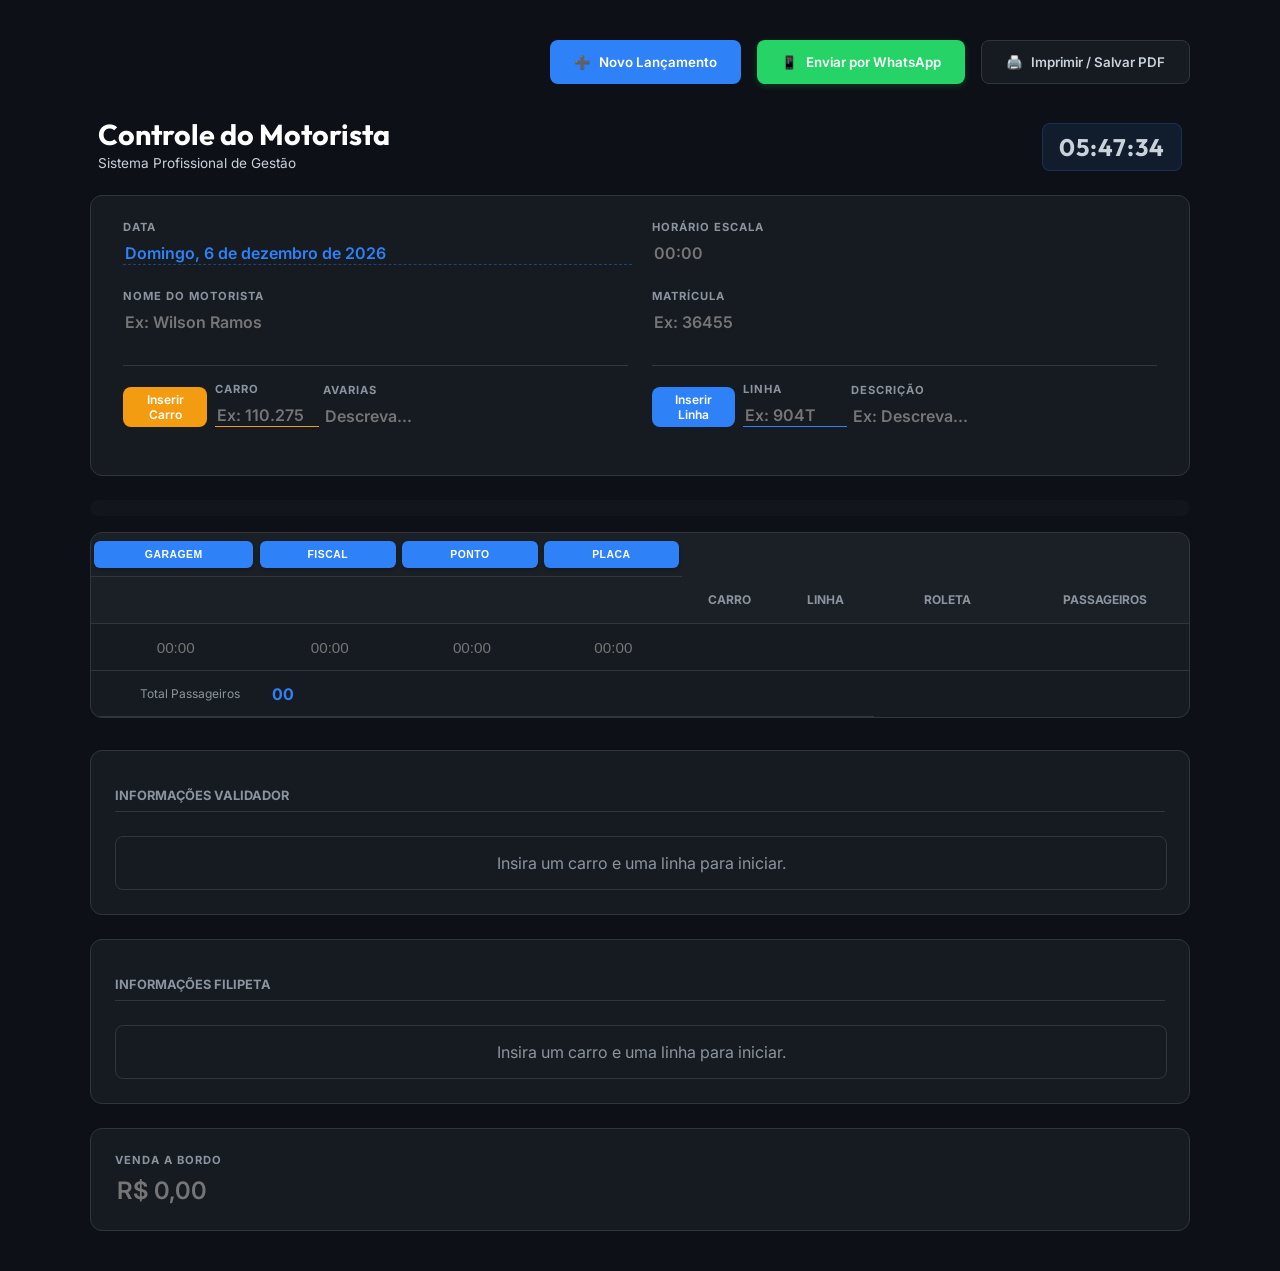
==== index.html @ 76fa239f "Publicação do Controle do Motorista: index.html, script.js e style.css" ====
<!DOCTYPE html>
<html lang="pt-br">
<head>
    <meta charset="UTF-8">
    <meta name="viewport" content="width=device-width, initial-scale=1.0">
    <title>Controle do Motorista - Profissional</title>
    <!-- Google Fonts -->
    <link rel="preconnect" href="https://fonts.googleapis.com">
    <link rel="preconnect" href="https://fonts.gstatic.com" crossorigin>
    <link href="https://fonts.googleapis.com/css2?family=Inter:wght@400;500;600&family=Outfit:wght@600;700&display=swap" rel="stylesheet">
    <!-- Custom CSS -->
    <link rel="stylesheet" href="style.css">
</head>
<body>
    <div class="app-container">
        <!-- Barra de Ações -->
        <div class="action-bar no-print">
            <button id="btn-novo" class="btn btn-primary">
                <span class="icon">➕</span> Novo Lançamento
            </button>
            <button id="btn-whatsapp" class="btn btn-whatsapp">
                <span class="icon">📱</span> Enviar por WhatsApp
            </button>
            <button id="btn-imprimir" class="btn btn-secondary">
                <span class="icon">🖨️</span> Imprimir / Salvar PDF
            </button>
        </div>

        <!-- Título e Relógio -->
        <div style="display: flex; justify-content: space-between; align-items: flex-end; margin-bottom: 1.5rem; padding: 0 0.5rem;">
            <div>
                <h1 style="font-family: 'Outfit', sans-serif; font-size: 1.8rem; color: #fff; margin: 0;">Controle do Motorista</h1>
                <p style="font-size: 0.85rem; color: var(--text-dim); margin: 0.2rem 0 0 0;">Sistema Profissional de Gestão</p>
            </div>
            <div id="real-time-clock" style="font-family: 'Outfit', sans-serif; font-size: 1.5rem; font-weight: 700; color: var(--accent-color); letter-spacing: 1px; background: rgba(59, 130, 246, 0.1); padding: 0.5rem 1rem; border-radius: 8px; border: 1px solid rgba(59, 130, 246, 0.2);">00:00:00</div>
        </div>

        <!-- Cabeçalho Editável -->
        <div class="header-card">
            <div class="header-item">
                <label>Data</label>
                <input type="text" id="header-data" class="header-input" placeholder="DDMMYYYY">
            </div>
            <div class="header-item">
                <label>Horário Escala</label>
                <input type="text" id="header-pegada" class="header-input" placeholder="00:00">
            </div>
            <div class="header-item">
                <label>Nome do Motorista</label>
                <input type="text" id="header-motorista" class="header-input" placeholder="Ex: Wilson Ramos">
            </div>
            <div class="header-item">
                <label>Matrícula</label>
                <input type="text" id="header-matricula" class="header-input" placeholder="Ex: 36455">
            </div>
            <div class="header-item item-carro-avarias">
                <div class="field-group">
                    <button id="btn-inserir-carro" class="btn btn-primary" style="padding: 0.3rem 0.8rem; font-size: 0.75rem; background: #f39c12;">
                        Inserir Carro
                    </button>
                    <div style="display: flex; gap: 0.5rem; align-items: flex-end;">
                        <div class="sub-field" style="flex: 0 0 100px;">
                            <label>Carro</label>
                            <input type="text" id="input-novo-carro" class="header-input" placeholder="Ex: 110.275" style="border-bottom: 1px solid #f39c12;">
                        </div>
                        <div class="sub-field" style="flex: 1;">
                            <label>Avarias</label>
                            <input type="text" id="input-novas-avarias" class="header-input" placeholder="Descreva...">
                        </div>
                    </div>
                </div>
                
                <div id="cars-history-container" style="margin-top: 1rem; display: flex; flex-direction: column; gap: 0.5rem;">
                    <!-- Histórico de carros aparecerá aqui -->
                </div>

                <!-- Campo oculto para referência -->
                <input type="hidden" id="header-carro" value="">
                <input type="hidden" id="avarias-input" value="">
            </div>

            <div class="header-item item-linha">
                <div class="field-group">
                    <button id="btn-inserir-linha" class="btn btn-primary" style="padding: 0.3rem 0.8rem; font-size: 0.75rem;">
                        Inserir Linha
                    </button>
                    <div style="display: flex; gap: 0.5rem; align-items: flex-end;">
                        <div class="sub-field" style="flex: 0 0 100px;">
                            <label>Linha</label>
                            <input type="text" id="input-nova-linha" class="header-input" placeholder="Ex: 904T" style="border-bottom: 1px solid var(--accent-blue);">
                        </div>
                        <div class="sub-field" style="flex: 1;">
                            <label>Descrição</label>
                            <input type="text" id="input-nova-desc" class="header-input" placeholder="Ex: Descreva...">
                        </div>
                    </div>
                </div>
                
                <div id="lines-history-container" style="margin-top: 1.5rem; display: flex; flex-direction: column; gap: 0.8rem;">
                    <!-- As linhas inseridas aparecerão aqui dinamicamente -->
                </div>

                <!-- Campo oculto para manter a referência da linha ativa para o script -->
                <input type="hidden" id="header-linha-num" value="">
                <input type="hidden" id="header-linha-nome" value="">
            </div>
        </div>

        <div style="display: flex; justify-content: space-between; margin-bottom: 1rem; padding: 0.5rem; background: rgba(255,255,255,0.02); border-radius: 8px;">
            <div id="roleta-summary" style="display: flex; gap: 2rem;">
                <!-- Resumo de roletas por carro aparecerá aqui -->
                <div class="stat-item" id="initial-roleta-item" style="display: none;">
                    <span class="stat-label">ROLETA INICIAL:</span>
                    <span class="stat-value" id="roleta-inicial-display">00000</span>
                    <input type="hidden" id="roleta-inicial" value="0">
                </div>
                <div class="stat-item">
                    <span class="stat-label">ROLETA FINAL:</span>
                    <span class="stat-value" id="roleta-final-display">00000</span>
                    <input type="hidden" id="roleta-final" value="0">
                </div>
            </div>
        </div>

        <!-- Tabela de Viagens -->
        <div class="main-table-container">
            <table>
                <thead>
                    <tr>
                        <th style="padding: 0.5rem 0.2rem;"><button class="btn-stamp" onclick="stampTime(this, 'Garagem')">Garagem</button></th>
                        <th style="padding: 0.5rem 0.2rem;"><button class="btn-stamp" onclick="stampTime(this, 'Fiscal')">Fiscal</button></th>
                        <th style="padding: 0.5rem 0.2rem;"><button class="btn-stamp" onclick="stampTime(this, 'Ponto')">Ponto</button></th>
                        <th style="padding: 0.5rem 0.2rem;"><button class="btn-stamp" onclick="stampTime(this, 'Placa')">Placa</button></th>
                        <th colspan="4" style="border-bottom: none;"></th>
                    </tr>
                    <tr id="dynamic-table-headers">
                        <th></th>
                        <th></th>
                        <th></th>
                        <th></th>
                        <th style="width: 80px;">Carro</th>
                        <th style="width: 80px;">Linha</th>
                        <th>Roleta</th>
                        <th>Passageiros</th>
                    </tr>
                </thead>
                <tbody id="trip-table-body">
                    <!-- Gerado pelo JS -->
                </tbody>
                <tfoot>
                    <tr>
                        <td colspan="1" style="text-align: right; color: var(--text-label); font-size: 0.75rem;">Total Passageiros</td>
                        <td id="stat-total-pax" style="font-weight: 700; color: var(--accent-blue);">0</td>
                        <td colspan="4"></td>
                    </tr>
                </tfoot>
            </table>
        </div>

        <div class="bottom-grid">
            <div class="info-card">
                <h3>Informações Validador</h3>
                <div id="validator-table-container" class="info-table-container">
                    <!-- Gerado dinamicamente pelo JS -->
                </div>
            </div>

            <div class="info-card">
                <h3>Informações Filipeta</h3>
                <div id="filipeta-table-container" class="info-table-container">
                    <!-- Gerado dinamicamente pelo JS -->
                </div>
            </div>
        </div>

        <!-- Venda a Bordo no Final -->
        <div class="info-card" style="margin-top: 1.5rem;">
            <div class="header-item">
                <label>Venda a Bordo</label>
                <input type="text" id="header-venda" class="header-input" placeholder="R$ 0,00" style="font-size: 1.5rem;">
            </div>
        </div>
    </div>

    <!-- Modal WhatsApp -->
    <div id="whatsapp-modal" class="modal-overlay no-print" style="display: none;">
        <div class="modal-card">
            <div class="modal-header">
                <h3 style="margin: 0; font-size: 1.15rem; display: flex; align-items: center; gap: 0.5rem; color: #25D366;">
                    <span>📱</span> Enviar por WhatsApp
                </h3>
                <button id="btn-fechar-modal" class="btn-close">&times;</button>
            </div>
            <div class="modal-body">
                <label style="font-size: 0.75rem; color: var(--text-label); font-weight: 700; text-transform: uppercase; margin-bottom: 0.4rem; display: block;">Prévia da Mensagem</label>
                <textarea id="whatsapp-preview-text" class="modal-textarea" readonly></textarea>
                <div class="modal-actions-grid">
                    <button id="btn-wa-padrao" class="btn btn-wa-option">
                        <span class="icon" style="font-size: 1.3rem;">📱</span>
                        <div style="text-align: left;">
                            <strong style="display: block; font-size: 0.95rem; color: #fff;">WhatsApp (Padrão)</strong>
                            <small style="font-size: 0.75rem; color: var(--text-label);">Abre o seletor ou app WhatsApp</small>
                        </div>
                    </button>
                    <button id="btn-wa-business" class="btn btn-wa-option">
                        <span class="icon" style="font-size: 1.3rem;">💼</span>
                        <div style="text-align: left;">
                            <strong style="display: block; font-size: 0.95rem; color: #fff;">WhatsApp Business</strong>
                            <small style="font-size: 0.75rem; color: var(--text-label);">Enviar via WhatsApp Business</small>
                        </div>
                    </button>
                    <button id="btn-wa-web" class="btn btn-wa-option">
                        <span class="icon" style="font-size: 1.3rem;">🌐</span>
                        <div style="text-align: left;">
                            <strong style="display: block; font-size: 0.95rem; color: #fff;">WhatsApp Web</strong>
                            <small style="font-size: 0.75rem; color: var(--text-label);">Abrir WhatsApp Web no navegador</small>
                        </div>
                    </button>
                    <button id="btn-wa-copy" class="btn btn-wa-option">
                        <span class="icon" style="font-size: 1.3rem;">📋</span>
                        <div style="text-align: left;">
                            <strong id="btn-copy-label" style="display: block; font-size: 0.95rem; color: #fff;">Copiar Mensagem</strong>
                            <small style="font-size: 0.75rem; color: var(--text-label);">Copiar texto para área de transferência</small>
                        </div>
                    </button>
                </div>
            </div>
        </div>
    </div>

    <script src="script.js"></script>
</body>
</html>
---- style.css ----
:root {
    --bg-color: #0d1117;
    --card-bg: #161b22;
    --accent-blue: #2f81f7;
    --text-label: #8b949e;
    --text-value: #c9d1d9;
    --border-color: #30363d;
    --font-main: 'Inter', sans-serif;
    --font-header: 'Outfit', sans-serif;
}

body {
    background-color: var(--bg-color);
    color: var(--text-value);
    font-family: var(--font-main);
    padding: 2rem;
    display: flex;
    justify-content: center;
}

.app-container {
    width: 100%;
    max-width: 1100px;
}

/* Action Bar */
.action-bar {
    display: flex;
    gap: 1rem;
    margin-bottom: 2rem;
    justify-content: flex-end;
    flex-wrap: wrap;
}

.btn {
    padding: 0.8rem 1.5rem;
    border-radius: 8px;
    border: none;
    font-family: var(--font-main);
    font-weight: 600;
    cursor: pointer;
    display: flex;
    align-items: center;
    gap: 0.5rem;
    transition: all 0.2s;
}

.btn-primary {
    background: var(--accent-blue);
    color: white;
}

.btn-primary:hover {
    background: #1a6edb;
    transform: translateY(-2px);
}

.btn-whatsapp {
    background: #25D366;
    color: #ffffff;
    box-shadow: 0 2px 6px rgba(37, 211, 102, 0.2);
}

.btn-whatsapp:hover {
    background: #20ba5a;
    transform: translateY(-2px);
    box-shadow: 0 4px 14px rgba(37, 211, 102, 0.35);
}

.btn-whatsapp:active {
    transform: translateY(0);
}

.btn-secondary {
    background: var(--card-bg);
    color: var(--text-value);
    border: 1px solid var(--border-color);
}

.btn-secondary:hover {
    background: var(--border-color);
}

/* Print Settings */
@media print {
    @page {
        size: auto;
        margin: 5mm; /* Margens mínimas para caber tudo */
    }
    .no-print {
        display: none !important;
    }
    body {
        background: white !important;
        color: black !important;
        padding: 0;
        font-size: 10pt; /* Fonte menor para impressão */
    }
    .app-container {
        max-width: 100%;
        margin: 0;
        padding: 0;
    }
    .header-card, .main-table-container, .info-card {
        border: 1px solid #ccc !important;
        background: white !important;
        box-shadow: none !important;
        margin-bottom: 0.5rem !important; /* Espaço reduzido entre blocos */
        padding: 0.8rem !important; /* Padding interno menor */
    }
    .header-item span, .header-input, .trip-input, .val-input {
        color: black !important;
        font-size: 10pt !important;
    }
    td, th {
        padding: 4px 8px !important; /* Tabela mais compacta */
    }
    .divider {
        font-size: 1.2rem !important;
    }
    /* Evitar quebras de página dentro dos cartões */
    .info-card, .header-card, .main-table-container {
        page-break-inside: avoid;
        break-inside: avoid;
    }

    /* Forçar quebra de página: Validador (em cima) e Filipeta (abaixo) sempre na 2ª folha */
    .bottom-grid {
        break-before: page !important;
        page-break-before: always !important;
        display: flex !important;
        flex-direction: column !important;
        gap: 0.8rem !important;
        margin-top: 0 !important;
    }
}

/* Header Style based on Image 1 */
.header-card {
    background: var(--card-bg);
    border: 1px solid var(--border-color);
    border-radius: 12px;
    padding: 1.5rem 2rem;
    display: grid;
    grid-template-columns: 1fr 1fr; /* 2 colunas */
    gap: 1.5rem;
    margin-bottom: 1.5rem;
}

.header-item.item-linha, .header-item.item-carro-avarias {
    grid-column: span 1; /* Ocupam 1 coluna cada (compartilhando a linha) */
    border-top: 1px solid var(--border-color);
    padding-top: 1rem;
    margin-top: 0.5rem;
}

.field-group {
    display: flex;
    align-items: flex-end;
    gap: 0.5rem;
}

.sub-field {
    flex: 1;
}

.sub-field:first-child {
    flex: 0 0 100px; /* Largura fixa para o número da linha */
}

.divider {
    flex: 0 0 auto;
    color: var(--accent-blue);
    font-size: 1.5rem;
    font-weight: 300;
    padding-bottom: 2px;
}

.header-item {
    min-width: 0;
}

.header-item label {
    display: block;
    color: var(--text-label);
    font-size: 0.7rem;
    font-weight: 700;
    text-transform: uppercase;
    letter-spacing: 1px;
    margin-bottom: 0.5rem;
}

.header-item span, .header-input {
    background: transparent;
    border: none;
    color: var(--accent-blue);
    font-size: 1rem; /* Reduzi levemente para caber melhor */
    font-weight: 600;
    width: 100%;
    outline: none;
    font-family: var(--font-main);
    white-space: nowrap;
    overflow: hidden;
    text-overflow: ellipsis; /* Se ainda assim for gigante, mostra ... mas o espaço agora é maior */
}

.header-input:focus {
    background: rgba(47, 129, 247, 0.05);
    border-radius: 4px;
}

.val-input {
    background: transparent;
    border: none;
    color: var(--text-value);
    font-weight: 600;
    text-align: right;
    width: 100px;
    outline: none;
    font-family: var(--font-main);
}

.val-input:focus {
    color: var(--accent-blue);
}

/* Table Style */
.main-table-container {
    background: var(--card-bg);
    border: 1px solid var(--border-color);
    border-radius: 12px;
    overflow: hidden;
    margin-bottom: 2rem;
}

table {
    width: 100%;
    border-collapse: collapse;
}

th {
    background: rgba(255,255,255,0.02);
    text-align: center;
    padding: 1rem 0.5rem;
    color: var(--text-label);
    font-size: 0.75rem;
    text-transform: uppercase;
    border-bottom: 1px solid var(--border-color);
}

td {
    padding: 0.8rem 1rem;
    border-bottom: 1px solid var(--border-color);
}

.trip-input {
    background: transparent;
    border: none;
    color: var(--text-value);
    width: 100%;
    font-size: 0.95rem;
    text-align: center;
}

/* Bottom Grid for Validator and Filipeta */
.bottom-grid {
    display: flex;
    flex-direction: column;
    gap: 1.5rem;
}

.info-card {
    background: var(--card-bg);
    border: 1px solid var(--border-color);
    border-radius: 12px;
    padding: 1.5rem;
}

.info-card h3 {
    color: var(--text-label);
    font-size: 0.8rem;
    text-transform: uppercase;
    margin-bottom: 1.5rem;
    border-bottom: 1px solid var(--border-color);
    padding-bottom: 0.5rem;
}

.info-table-container {
    width: 100%;
    overflow-x: auto;
    margin-top: 0.5rem;
    border-radius: 8px;
    border: 1px solid var(--border-color);
}

.info-table {
    width: 100%;
    border-collapse: collapse;
    font-size: 0.9rem;
}

.info-table th, .info-table td {
    padding: 0.75rem 1rem;
    border: 1px solid var(--border-color);
    text-align: center;
    vertical-align: middle;
}

.info-table td.label-col {
    text-align: left;
    font-weight: 600;
    color: var(--text-label);
    background: rgba(255, 255, 255, 0.02);
    width: 160px;
    min-width: 160px;
    font-size: 0.8rem;
    text-transform: uppercase;
    letter-spacing: 0.5px;
}

.info-table td.val-col {
    color: var(--text-value);
    min-width: 110px;
}

.info-table tr.total-row-style {
    background: rgba(47, 129, 247, 0.02);
    color: var(--accent-blue);
    font-weight: 700;
}

.info-table tr.total-row-style td.label-col {
    color: var(--accent-blue);
}

.info-table tr.total-row-style td.val-col span {
    font-size: 1.1rem;
}

.info-table-input {
    background: rgba(255, 255, 255, 0.02);
    border: 1px solid var(--border-color);
    border-radius: 4px;
    color: var(--text-value);
    font-weight: 600;
    text-align: center;
    width: 90%;
    padding: 0.35rem;
    outline: none;
    font-family: var(--font-main);
    transition: all 0.2s ease;
}

.info-table-input:focus {
    color: var(--accent-blue);
    border-color: var(--accent-blue);
    background: rgba(47, 129, 247, 0.05);
}

.info-table-input::-webkit-outer-spin-button,
.info-table-input::-webkit-inner-spin-button {
    -webkit-appearance: none;
    margin: 0;
}

.info-table-input[type=number] {
    -moz-appearance: textfield;
}

.info-table-carro-val {
    color: #f39c12;
    font-weight: bold;
    font-size: 1.1rem;
}

.info-table-linha-val {
    color: var(--accent-blue);
    font-weight: bold;
    font-size: 1.1rem;
}

.row {
    display: flex;
    justify-content: space-between;
    margin-bottom: 0.8rem;
    font-size: 0.95rem;
}

.row .label { color: var(--text-label); }
.row .val { font-weight: 600; }

.total-row {
    margin-top: 1rem;
    padding-top: 1rem;
    border-top: 1px dashed var(--border-color);
    color: var(--accent-blue);
    font-weight: 700;
}


.avaria-badge {
    background: rgba(47, 129, 247, 0.1);
    color: var(--accent-blue);
    padding: 0.2rem 0.6rem;
    border-radius: 4px;
    font-size: 0.75rem;
    border: 1px solid rgba(47, 129, 247, 0.2);
    font-weight: 600;
}

/* Estilos de Alerta e Erro */
.input-error {
    border: 2px solid #ef4444 !important;
    background: rgba(239, 68, 68, 0.1) !important;
    animation: pulse-red 1.5s infinite;
}

@keyframes pulse-red {
    0% { box-shadow: 0 0 0 0 rgba(239, 68, 68, 0.4); }
    70% { box-shadow: 0 0 0 10px rgba(239, 68, 68, 0); }
    100% { box-shadow: 0 0 0 0 rgba(239, 68, 68, 0); }
}

#btn-undo {
    background: #f59e0b;
    color: #fff;
    border: none;
    margin-left: 1rem;
    animation: slide-in 0.3s ease;
}

@keyframes slide-in {
    from { opacity: 0; transform: translateX(-20px); }
    to { opacity: 1; transform: translateX(0); }
}

.btn-stamp {
    width: 100%;
    padding: 0.5rem 0.2rem;
    border-radius: 6px;
    border: none;
    background: var(--accent-blue);
    color: white;
    font-size: 0.65rem;
    font-weight: 700;
    text-transform: uppercase;
    letter-spacing: 0.5px;
    cursor: pointer;
    transition: all 0.2s;
    box-shadow: 0 2px 4px rgba(0,0,0,0.2);
}

.btn-stamp:hover {
    background: #1a6edb;
    transform: translateY(-1px);
    box-shadow: 0 4px 8px rgba(0,0,0,0.3);
}

.btn-stamp:active {
    transform: translateY(0);
    filter: brightness(0.9);
}

#header-data {
    border-bottom: 1px dashed rgba(47, 129, 247, 0.4);
    cursor: pointer;
    transition: all 0.2s ease;
}
#header-data:hover {
    border-bottom: 1px solid var(--accent-blue);
    background: rgba(47, 129, 247, 0.03);
    border-radius: 4px;
}
#header-data:focus {
    border-bottom: 1px solid var(--accent-blue);
    background: rgba(47, 129, 247, 0.08);
    border-radius: 4px;
}

/* Modal WhatsApp */
.modal-overlay {
    position: fixed;
    top: 0;
    left: 0;
    width: 100vw;
    height: 100vh;
    background: rgba(0, 0, 0, 0.75);
    backdrop-filter: blur(4px);
    display: flex;
    justify-content: center;
    align-items: center;
    z-index: 9999;
    padding: 1rem;
    animation: fadeIn 0.2s ease;
}

.modal-card {
    background: var(--card-bg);
    border: 1px solid var(--border-color);
    border-radius: 12px;
    width: 100%;
    max-width: 480px;
    box-shadow: 0 10px 25px rgba(0, 0, 0, 0.5);
    overflow: hidden;
    animation: scaleUp 0.25s ease;
}

.modal-header {
    display: flex;
    justify-content: space-between;
    align-items: center;
    padding: 1rem 1.25rem;
    border-bottom: 1px solid var(--border-color);
    background: rgba(255, 255, 255, 0.02);
}

.btn-close {
    background: transparent;
    border: none;
    color: var(--text-label);
    font-size: 1.5rem;
    cursor: pointer;
    line-height: 1;
    transition: color 0.2s;
}

.btn-close:hover {
    color: #ef4444;
}

.modal-body {
    padding: 1.25rem;
}

.modal-textarea {
    width: 100%;
    height: 140px;
    background: rgba(0, 0, 0, 0.3);
    border: 1px solid var(--border-color);
    border-radius: 8px;
    color: var(--text-value);
    font-family: var(--font-main);
    font-size: 0.85rem;
    padding: 0.75rem;
    resize: none;
    margin-bottom: 1.2rem;
    box-sizing: border-box;
    line-height: 1.4;
    outline: none;
}

.modal-actions-grid {
    display: flex;
    flex-direction: column;
    gap: 0.6rem;
}

.btn-wa-option {
    width: 100%;
    background: rgba(255, 255, 255, 0.03);
    border: 1px solid var(--border-color);
    border-radius: 8px;
    padding: 0.75rem 1rem;
    color: var(--text-value);
    display: flex;
    align-items: center;
    gap: 1rem;
    cursor: pointer;
    transition: all 0.2s;
    justify-content: flex-start;
}

.btn-wa-option:hover {
    background: rgba(37, 211, 102, 0.1);
    border-color: #25D366;
    transform: translateY(-1px);
}

.btn-wa-option:active {
    transform: translateY(0);
}

@keyframes fadeIn {
    from { opacity: 0; }
    to { opacity: 1; }
}

@keyframes scaleUp {
    from { transform: scale(0.95); opacity: 0; }
    to { transform: scale(1); opacity: 1; }
}
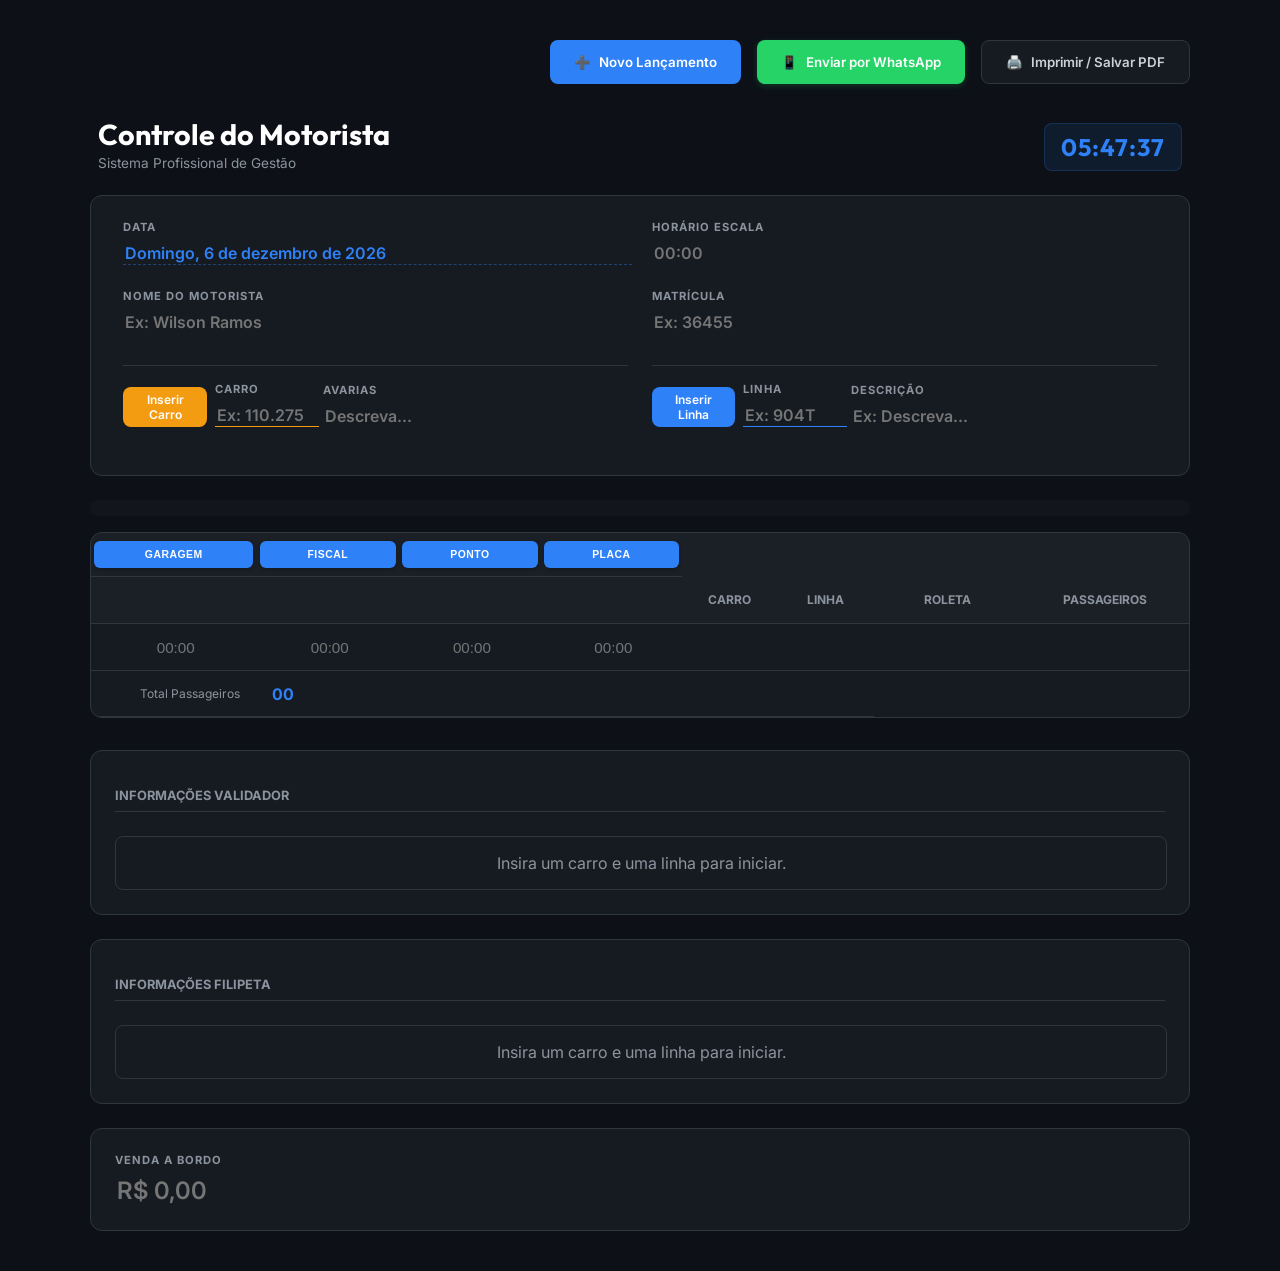
==== commit 14c70eda: "style(mobile): Otimizacao vertical para smartphone Android (relogio e ordem do cabecalho)" ====
--- a/index.html
+++ b/index.html
@@ -27,12 +27,12 @@
         </div>
 
         <!-- Título e Relógio -->
-        <div style="display: flex; justify-content: space-between; align-items: flex-end; margin-bottom: 1.5rem; padding: 0 0.5rem;">
-            <div>
-                <h1 style="font-family: 'Outfit', sans-serif; font-size: 1.8rem; color: #fff; margin: 0;">Controle do Motorista</h1>
-                <p style="font-size: 0.85rem; color: var(--text-dim); margin: 0.2rem 0 0 0;">Sistema Profissional de Gestão</p>
-            </div>
-            <div id="real-time-clock" style="font-family: 'Outfit', sans-serif; font-size: 1.5rem; font-weight: 700; color: var(--accent-color); letter-spacing: 1px; background: rgba(59, 130, 246, 0.1); padding: 0.5rem 1rem; border-radius: 8px; border: 1px solid rgba(59, 130, 246, 0.2);">00:00:00</div>
+        <div class="title-clock-container">
+            <div class="title-text-group">
+                <h1 class="main-title">Controle do Motorista</h1>
+                <p class="subtitle">Sistema Profissional de Gestão</p>
+            </div>
+            <div id="real-time-clock" class="clock-display">00:00:00</div>
         </div>
 
         <!-- Cabeçalho Editável -->
--- a/style.css
+++ b/style.css
@@ -30,6 +30,40 @@
     margin-bottom: 2rem;
     justify-content: flex-end;
     flex-wrap: wrap;
+}
+
+/* Título e Relógio */
+.title-clock-container {
+    display: flex;
+    justify-content: space-between;
+    align-items: flex-end;
+    margin-bottom: 1.5rem;
+    padding: 0 0.5rem;
+}
+
+.main-title {
+    font-family: var(--font-header);
+    font-size: 1.8rem;
+    color: #fff;
+    margin: 0;
+}
+
+.subtitle {
+    font-size: 0.85rem;
+    color: var(--text-label);
+    margin: 0.2rem 0 0 0;
+}
+
+.clock-display {
+    font-family: var(--font-header);
+    font-size: 1.5rem;
+    font-weight: 700;
+    color: var(--accent-blue);
+    letter-spacing: 1px;
+    background: rgba(47, 129, 247, 0.1);
+    padding: 0.5rem 1rem;
+    border-radius: 8px;
+    border: 1px solid rgba(47, 129, 247, 0.2);
 }
 
 .btn {
@@ -589,3 +623,122 @@
     from { transform: scale(0.95); opacity: 0; }
     to { transform: scale(1); opacity: 1; }
 }
+
+/* ==========================================================================
+   Responsividade Exclusiva para Smartphones Android (Modo Vertical)
+   Não altera o comportamento em telas de Desktop / Notebooks
+   ========================================================================== */
+@media (max-width: 768px) {
+    body {
+        padding: 0.8rem 0.5rem;
+    }
+
+    .app-container {
+        max-width: 100%;
+    }
+
+    /* Barra de Ações em coluna para melhor toque */
+    .action-bar {
+        flex-direction: column;
+        gap: 0.6rem;
+        margin-bottom: 1.2rem;
+    }
+
+    .action-bar .btn {
+        width: 100%;
+        justify-content: center;
+        padding: 0.75rem 1rem;
+        font-size: 0.95rem;
+    }
+
+    /* Título e Relógio exatamente abaixo de Controle do Motorista */
+    .title-clock-container {
+        flex-direction: column;
+        align-items: flex-start;
+        gap: 0.75rem;
+        margin-bottom: 1.2rem;
+        padding: 0 0.2rem;
+    }
+
+    .main-title {
+        font-size: 1.5rem;
+    }
+
+    .subtitle {
+        font-size: 0.8rem;
+    }
+
+    .clock-display {
+        font-size: 1.3rem;
+        padding: 0.4rem 0.85rem;
+        align-self: flex-start;
+    }
+
+    /* Cabeçalho em 1 coluna na ordem solicitada:
+       1. Data
+       2. Horário Escala
+       3. Nome do Motorista
+       4. Matrícula
+       5. Inserir Carro / Avarias
+       6. Inserir Linha / Descrição */
+    .header-card {
+        grid-template-columns: 1fr;
+        padding: 1.1rem 0.9rem;
+        gap: 1.2rem;
+        margin-bottom: 1.2rem;
+    }
+
+    .header-item.item-carro-avarias,
+    .header-item.item-linha {
+        grid-column: span 1;
+        border-top: 1px solid var(--border-color);
+        padding-top: 1rem;
+        margin-top: 0.3rem;
+    }
+
+    .field-group {
+        flex-direction: column;
+        align-items: stretch;
+        gap: 0.6rem;
+    }
+
+    .field-group > div {
+        display: flex;
+        width: 100%;
+        gap: 0.5rem;
+    }
+
+    /* Tabela de Viagens com Scroll Horizontal Suave */
+    .main-table-container {
+        overflow-x: auto;
+        -webkit-overflow-scrolling: touch;
+        margin-bottom: 1.5rem;
+    }
+
+    .main-table-container table {
+        min-width: 580px;
+    }
+
+    /* Resumo de Roletas em coluna/card no mobile */
+    #roleta-summary {
+        flex-direction: column;
+        gap: 0.8rem;
+    }
+
+    #roleta-summary .stat-item {
+        border-right: none !important;
+        border-bottom: 1px solid rgba(255,255,255,0.08);
+        padding-bottom: 0.5rem;
+        padding-right: 0 !important;
+    }
+
+    /* Cartões e Tabelas do Validador e Filipeta */
+    .info-card {
+        padding: 1.1rem 0.9rem;
+    }
+
+    .info-table-container {
+        overflow-x: auto;
+        -webkit-overflow-scrolling: touch;
+    }
+}
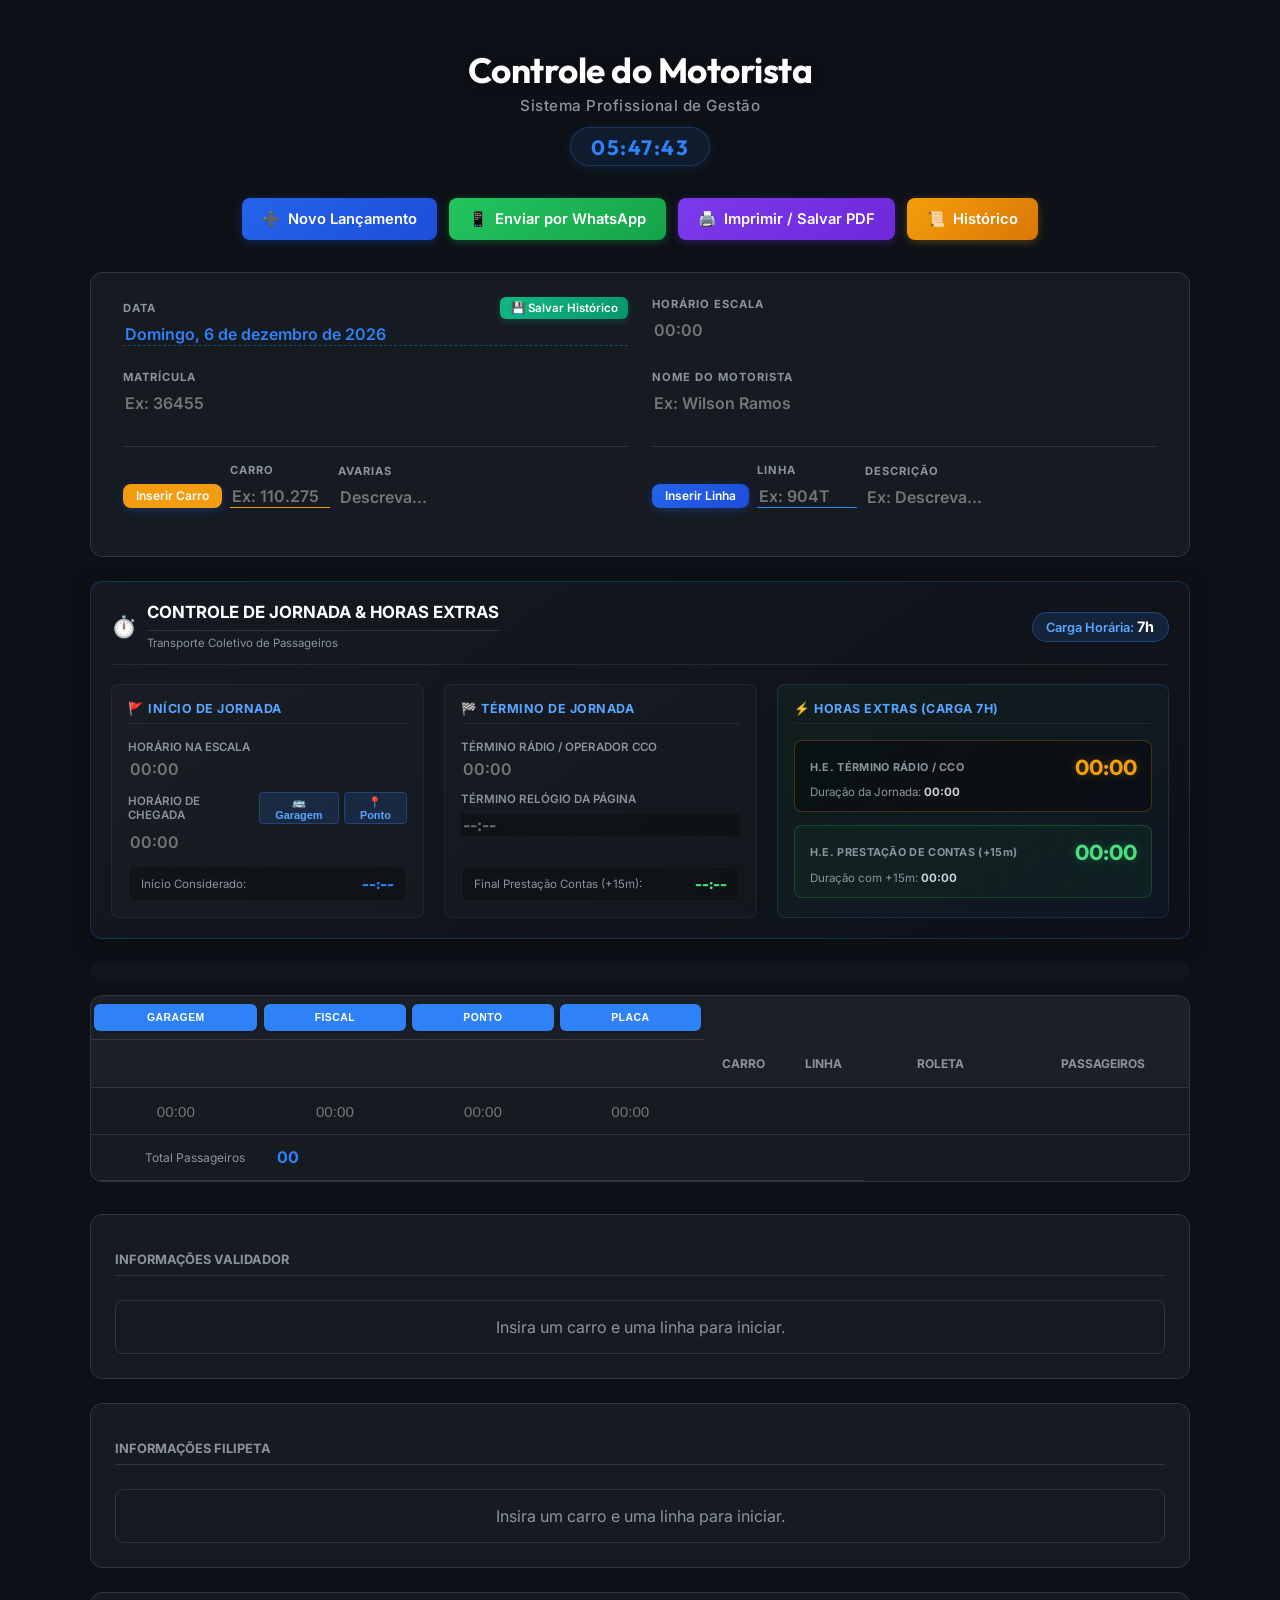
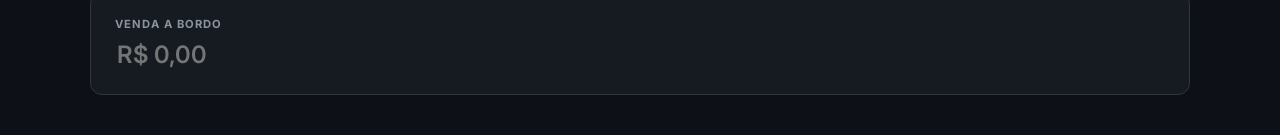
==== commit 8c8c2a76: "feat: controle de jornada e horas extras (7h), historico e melhorias gerais" ====
--- a/index.html
+++ b/index.html
@@ -4,6 +4,9 @@
     <meta charset="UTF-8">
     <meta name="viewport" content="width=device-width, initial-scale=1.0">
     <title>Controle do Motorista - Profissional</title>
+    <!-- PWA / Offline Support -->
+    <link rel="manifest" href="manifest.json">
+    <meta name="theme-color" content="#111827">
     <!-- Google Fonts -->
     <link rel="preconnect" href="https://fonts.googleapis.com">
     <link rel="preconnect" href="https://fonts.gstatic.com" crossorigin>
@@ -12,8 +15,26 @@
     <link rel="stylesheet" href="style.css">
 </head>
 <body>
+    <script>
+        if ('serviceWorker' in navigator) {
+            window.addEventListener('load', () => {
+                navigator.serviceWorker.register('./sw.js').catch(error => {
+                    console.log('SW Registration failed:', error);
+                });
+            });
+        }
+    </script>
     <div class="app-container">
-        <!-- Barra de Ações -->
+        <!-- Título e Slogan Principal (Centralizado no Topo) -->
+        <header class="app-header">
+            <div class="title-text-group">
+                <h1 class="main-title">Controle do Motorista</h1>
+                <p class="subtitle">Sistema Profissional de Gestão</p>
+            </div>
+            <div id="real-time-clock" class="clock-display">00:00:00</div>
+        </header>
+
+        <!-- Barra de Ações (Abaixo do Título) -->
         <div class="action-bar no-print">
             <button id="btn-novo" class="btn btn-primary">
                 <span class="icon">➕</span> Novo Lançamento
@@ -21,24 +42,23 @@
             <button id="btn-whatsapp" class="btn btn-whatsapp">
                 <span class="icon">📱</span> Enviar por WhatsApp
             </button>
-            <button id="btn-imprimir" class="btn btn-secondary">
+            <button id="btn-imprimir" class="btn btn-print">
                 <span class="icon">🖨️</span> Imprimir / Salvar PDF
             </button>
-        </div>
-
-        <!-- Título e Relógio -->
-        <div class="title-clock-container">
-            <div class="title-text-group">
-                <h1 class="main-title">Controle do Motorista</h1>
-                <p class="subtitle">Sistema Profissional de Gestão</p>
-            </div>
-            <div id="real-time-clock" class="clock-display">00:00:00</div>
+            <button id="btn-historico" class="btn btn-history">
+                <span class="icon">📜</span> Histórico
+            </button>
         </div>
 
         <!-- Cabeçalho Editável -->
         <div class="header-card">
             <div class="header-item">
-                <label>Data</label>
+                <div style="display: flex; justify-content: space-between; align-items: center; margin-bottom: 0.25rem;">
+                    <label style="margin-bottom: 0;">Data</label>
+                    <button id="btn-salvar-historico" type="button" class="btn-save-badge" title="Salvar lançamento atual no Histórico">
+                        💾 Salvar Histórico
+                    </button>
+                </div>
                 <input type="text" id="header-data" class="header-input" placeholder="DDMMYYYY">
             </div>
             <div class="header-item">
@@ -46,12 +66,12 @@
                 <input type="text" id="header-pegada" class="header-input" placeholder="00:00">
             </div>
             <div class="header-item">
+                <label>Matrícula</label>
+                <input type="text" id="header-matricula" class="header-input" placeholder="Ex: 36455">
+            </div>
+            <div class="header-item">
                 <label>Nome do Motorista</label>
                 <input type="text" id="header-motorista" class="header-input" placeholder="Ex: Wilson Ramos">
-            </div>
-            <div class="header-item">
-                <label>Matrícula</label>
-                <input type="text" id="header-matricula" class="header-input" placeholder="Ex: 36455">
             </div>
             <div class="header-item item-carro-avarias">
                 <div class="field-group">
@@ -103,6 +123,93 @@
                 <!-- Campo oculto para manter a referência da linha ativa para o script -->
                 <input type="hidden" id="header-linha-num" value="">
                 <input type="hidden" id="header-linha-nome" value="">
+            </div>
+        </div>
+
+        <!-- Card de Controle de Jornada e Horas Extras (Carga 7h) -->
+        <div class="info-card jornada-card">
+            <div class="jornada-card-header">
+                <div style="display: flex; align-items: center; gap: 0.6rem;">
+                    <span style="font-size: 1.3rem;">⏱️</span>
+                    <div>
+                        <h3 style="margin: 0; font-size: 1.05rem; color: #fff;">Controle de Jornada & Horas Extras</h3>
+                        <small style="color: var(--text-label); font-size: 0.72rem;">Transporte Coletivo de Passageiros</small>
+                    </div>
+                </div>
+                <span class="badge-carga">Carga Horária: <strong>7h</strong></span>
+            </div>
+
+            <div class="jornada-grid">
+                <!-- Coluna 1: Início da Jornada -->
+                <div class="jornada-column">
+                    <div class="jornada-col-title">🚩 Início de Jornada</div>
+                    
+                    <div class="jornada-field">
+                        <label>Horário na Escala</label>
+                        <input type="text" id="header-pegada" class="header-input time-mask" placeholder="00:00" maxlength="5" oninput="formatTime(this, false)" onblur="formatTime(this, true)">
+                    </div>
+
+                    <div class="jornada-field">
+                        <div style="display: flex; justify-content: space-between; align-items: center; margin-bottom: 0.2rem;">
+                            <div style="display: flex; align-items: center; gap: 0.4rem;">
+                                <label style="margin: 0;">Horário de Chegada</label>
+                                <span id="badge-tipo-chegada" class="badge-pill badge-pill-car" style="display: none; font-size: 0.65rem; padding: 0.1rem 0.45rem;"></span>
+                            </div>
+                            <div style="display: flex; gap: 0.3rem;">
+                                <button type="button" id="btn-pegada-garagem" class="btn-stamp-micro" title="Carimbar Chegada na Garagem">🚌 Garagem</button>
+                                <button type="button" id="btn-pegada-ponto" class="btn-stamp-micro" title="Carimbar Chegada no Ponto">📍 Ponto</button>
+                            </div>
+                        </div>
+                        <input type="text" id="header-chegada" class="header-input time-mask" placeholder="00:00" maxlength="5" oninput="formatTime(this, false)" onblur="formatTime(this, true)">
+                        <input type="hidden" id="header-chegada-tipo" value="">
+                    </div>
+
+                    <div class="jornada-subinfo">
+                        <span class="subinfo-label">Início Considerado:</span>
+                        <strong id="inicio-efetivo-display" class="subinfo-val">--:--</strong>
+                    </div>
+                </div>
+
+                <!-- Coluna 2: Término da Jornada -->
+                <div class="jornada-column">
+                    <div class="jornada-col-title">🏁 Término de Jornada</div>
+                    
+                    <div class="jornada-field">
+                        <label>Término Rádio / Operador CCO</label>
+                        <input type="text" id="header-termino-radio" class="header-input time-mask" placeholder="00:00" maxlength="5">
+                    </div>
+
+                    <div class="jornada-field">
+                        <label style="margin-bottom: 0.2rem;">Término Relógio da Página</label>
+                        <input type="text" id="header-termino-relogio" class="header-input auto-locked-field" placeholder="--:--" readonly tabindex="-1" title="Campo automático preenchido pelo relógio da página" style="cursor: not-allowed; opacity: 0.95; font-weight: 700; color: #58a6ff;">
+                    </div>
+
+                    <div class="jornada-subinfo">
+                        <span class="subinfo-label">Final Prestação Contas (+15m):</span>
+                        <strong id="termino-prestacao-display" class="subinfo-val" style="color: #4ade80;">--:--</strong>
+                    </div>
+                </div>
+
+                <!-- Coluna 3: Cálculo das Horas Extras -->
+                <div class="jornada-column jornada-col-results">
+                    <div class="jornada-col-title">⚡ Horas Extras (Carga 7h)</div>
+                    
+                    <div class="he-result-box">
+                        <div class="he-result-top">
+                            <span class="he-label">H.E. TÉRMINO RÁDIO / CCO</span>
+                            <span class="he-value" id="he-radio-display">00:00</span>
+                        </div>
+                        <div class="he-duration-sub">Duração da Jornada: <strong id="duracao-radio-display">00:00</strong></div>
+                    </div>
+
+                    <div class="he-result-box he-result-prestacao">
+                        <div class="he-result-top">
+                            <span class="he-label">H.E. PRESTAÇÃO DE CONTAS (+15m)</span>
+                            <span class="he-value" id="he-prestacao-display">00:00</span>
+                        </div>
+                        <div class="he-duration-sub">Duração com +15m: <strong id="duracao-prestacao-display">00:00</strong></div>
+                    </div>
+                </div>
             </div>
         </div>
 
@@ -227,7 +334,63 @@
             </div>
         </div>
     </div>
-
-    <script src="script.js"></script>
+    <!-- Modal Histórico -->
+    <div id="historico-modal" class="modal-overlay no-print" style="display: none;">
+        <div class="modal-card modal-card-large">
+            <div class="modal-header">
+                <h3 style="margin: 0; font-size: 1.2rem; display: flex; align-items: center; gap: 0.5rem; color: #58a6ff;">
+                    <span>📜</span> Histórico de Lançamentos
+                </h3>
+                <button id="btn-fechar-historico" class="btn-close">&times;</button>
+            </div>
+            
+            <div class="modal-body">
+                <!-- Visão 1: Lista de Dias Salvos -->
+                <div id="historico-lista-view">
+                    <div class="historico-search-bar">
+                        <input type="text" id="historico-search-input" class="header-input" placeholder="🔍 Filtrar por data, linha, carro ou motorista...">
+                        <span id="historico-total-count" class="badge-count">0 registros</span>
+                    </div>
+
+                    <div id="historico-cards-list" class="historico-cards-container">
+                        <!-- Cards gerados dinamicamente via JS -->
+                    </div>
+
+                    <div id="historico-empty-state" class="empty-state" style="display: none;">
+                        <span style="font-size: 2.5rem; margin-bottom: 0.5rem; display: block;">📂</span>
+                        <h4 style="color: #fff; margin: 0 0 0.4rem 0;">Nenhum lançamento salvo no histórico</h4>
+                        <p style="color: var(--text-label); font-size: 0.85rem; margin: 0;">
+                            Preencha os dados do dia no painel principal e clique no botão <strong>"💾 Salvar Histórico"</strong> ao lado do campo de Data.
+                        </p>
+                    </div>
+                </div>
+
+                <!-- Visão 2: Detalhes do Lançamento Histórico Selecionado -->
+                <div id="historico-detalhe-view" style="display: none;">
+                    <div class="detalhe-nav-bar">
+                        <button id="btn-voltar-historico" class="btn btn-secondary" style="padding: 0.5rem 1rem;">
+                            <span class="icon">⬅️</span> Voltar à Lista
+                        </button>
+                        <div style="display: flex; gap: 0.5rem; flex-wrap: wrap;">
+                            <button id="btn-detalhe-carregar" class="btn btn-primary" style="padding: 0.5rem 1rem;">
+                                <span class="icon">📥</span> Carregar no Painel Principal
+                            </button>
+                            <button id="btn-detalhe-imprimir" class="btn btn-secondary" style="padding: 0.5rem 1rem;">
+                                <span class="icon">🖨️</span> Imprimir
+                            </button>
+                        </div>
+                    </div>
+                    <div id="historico-detalhe-content" class="historico-detalhe-sheet">
+                        <!-- Conteúdo da folha histórica renderizado aqui -->
+                    </div>
+                </div>
+            </div>
+        </div>
+    </div>
+
+    <!-- Toast Notifications Container -->
+    <div id="toast-container" class="toast-container no-print"></div>
+
+    <script src="script.js?v=10"></script>
 </body>
 </html>
--- a/style.css
+++ b/style.css
@@ -9,6 +9,10 @@
     --font-header: 'Outfit', sans-serif;
 }
 
+*, *::before, *::after {
+    box-sizing: border-box;
+}
+
 body {
     background-color: var(--bg-color);
     color: var(--text-value);
@@ -23,85 +27,152 @@
     max-width: 1100px;
 }
 
-/* Action Bar */
-.action-bar {
-    display: flex;
-    gap: 1rem;
-    margin-bottom: 2rem;
-    justify-content: flex-end;
-    flex-wrap: wrap;
-}
-
-/* Título e Relógio */
-.title-clock-container {
-    display: flex;
-    justify-content: space-between;
-    align-items: flex-end;
+/* Cabeçalho Principal Centralizado */
+.app-header {
+    display: flex;
+    flex-direction: column;
+    align-items: center;
+    justify-content: center;
+    text-align: center;
     margin-bottom: 1.5rem;
-    padding: 0 0.5rem;
+    gap: 0.75rem;
+    padding: 0.5rem 1rem;
+}
+
+.title-text-group {
+    display: flex;
+    flex-direction: column;
+    align-items: center;
+    text-align: center;
 }
 
 .main-title {
     font-family: var(--font-header);
-    font-size: 1.8rem;
-    color: #fff;
+    font-size: 2.2rem;
+    color: #ffffff;
     margin: 0;
+    font-weight: 700;
+    letter-spacing: -0.5px;
+    text-shadow: 0 2px 10px rgba(0, 0, 0, 0.4);
 }
 
 .subtitle {
-    font-size: 0.85rem;
+    font-size: 0.95rem;
     color: var(--text-label);
-    margin: 0.2rem 0 0 0;
+    margin: 0.25rem 0 0 0;
+    font-weight: 500;
+    letter-spacing: 0.5px;
 }
 
 .clock-display {
     font-family: var(--font-header);
-    font-size: 1.5rem;
+    font-size: 1.3rem;
     font-weight: 700;
     color: var(--accent-blue);
-    letter-spacing: 1px;
+    letter-spacing: 1.5px;
     background: rgba(47, 129, 247, 0.1);
-    padding: 0.5rem 1rem;
-    border-radius: 8px;
-    border: 1px solid rgba(47, 129, 247, 0.2);
+    padding: 0.35rem 1.25rem;
+    border-radius: 20px;
+    border: 1px solid rgba(47, 129, 247, 0.25);
+    display: inline-flex;
+    align-items: center;
+    justify-content: center;
+    box-shadow: 0 2px 10px rgba(47, 129, 247, 0.15);
+}
+
+/* Barra de Ações Centralizada */
+.action-bar {
+    display: flex;
+    gap: 0.75rem;
+    margin-bottom: 2rem;
+    justify-content: center;
+    flex-wrap: wrap;
+    align-items: center;
 }
 
 .btn {
-    padding: 0.8rem 1.5rem;
+    padding: 0.75rem 1.25rem;
     border-radius: 8px;
     border: none;
     font-family: var(--font-main);
     font-weight: 600;
+    font-size: 0.92rem;
     cursor: pointer;
-    display: flex;
-    align-items: center;
+    display: inline-flex;
+    align-items: center;
+    justify-content: center;
     gap: 0.5rem;
-    transition: all 0.2s;
-}
-
+    transition: all 0.2s cubic-bezier(0.4, 0, 0.2, 1);
+    white-space: nowrap;
+    text-decoration: none;
+    user-select: none;
+}
+
+/* Botão 1: Novo Lançamento (Azul Vibrante) */
 .btn-primary {
-    background: var(--accent-blue);
-    color: white;
+    background: linear-gradient(135deg, #2563eb, #1d4ed8);
+    color: #ffffff;
+    box-shadow: 0 2px 8px rgba(37, 99, 235, 0.3);
 }
 
 .btn-primary:hover {
-    background: #1a6edb;
+    background: linear-gradient(135deg, #3b82f6, #2563eb);
     transform: translateY(-2px);
-}
-
+    box-shadow: 0 4px 14px rgba(37, 99, 235, 0.45);
+}
+
+.btn-primary:active {
+    transform: translateY(0);
+}
+
+/* Botão 2: WhatsApp (Verde Vibrante) */
 .btn-whatsapp {
-    background: #25D366;
+    background: linear-gradient(135deg, #22c55e, #16a34a);
     color: #ffffff;
-    box-shadow: 0 2px 6px rgba(37, 211, 102, 0.2);
+    box-shadow: 0 2px 8px rgba(34, 197, 94, 0.3);
 }
 
 .btn-whatsapp:hover {
-    background: #20ba5a;
+    background: linear-gradient(135deg, #4ade80, #22c55e);
     transform: translateY(-2px);
-    box-shadow: 0 4px 14px rgba(37, 211, 102, 0.35);
+    box-shadow: 0 4px 14px rgba(34, 197, 94, 0.45);
 }
 
 .btn-whatsapp:active {
+    transform: translateY(0);
+}
+
+/* Botão 3: Imprimir / Salvar PDF (Roxo/Índigo Vibrante) */
+.btn-print {
+    background: linear-gradient(135deg, #7c3aed, #6d28d9);
+    color: #ffffff;
+    box-shadow: 0 2px 8px rgba(124, 58, 237, 0.3);
+}
+
+.btn-print:hover {
+    background: linear-gradient(135deg, #8b5cf6, #7c3aed);
+    transform: translateY(-2px);
+    box-shadow: 0 4px 14px rgba(124, 58, 237, 0.45);
+}
+
+.btn-print:active {
+    transform: translateY(0);
+}
+
+/* Botão 4: Histórico (Âmbar/Laranja Vibrante) */
+.btn-history {
+    background: linear-gradient(135deg, #f59e0b, #d97706);
+    color: #ffffff;
+    box-shadow: 0 2px 8px rgba(245, 158, 11, 0.3);
+}
+
+.btn-history:hover {
+    background: linear-gradient(135deg, #fbbf24, #f59e0b);
+    transform: translateY(-2px);
+    box-shadow: 0 4px 14px rgba(245, 158, 11, 0.45);
+}
+
+.btn-history:active {
     transform: translateY(0);
 }
 
@@ -625,67 +696,22 @@
 }
 
 /* ==========================================================================
-   Responsividade Exclusiva para Smartphones Android (Modo Vertical)
-   Não altera o comportamento em telas de Desktop / Notebooks
+   Responsividade: Tablets e iPads (Até 1024px)
    ========================================================================== */
-@media (max-width: 768px) {
+@media (max-width: 1024px) {
     body {
-        padding: 0.8rem 0.5rem;
+        padding: 1rem;
     }
 
     .app-container {
         max-width: 100%;
     }
 
-    /* Barra de Ações em coluna para melhor toque */
-    .action-bar {
-        flex-direction: column;
-        gap: 0.6rem;
-        margin-bottom: 1.2rem;
-    }
-
-    .action-bar .btn {
-        width: 100%;
-        justify-content: center;
-        padding: 0.75rem 1rem;
-        font-size: 0.95rem;
-    }
-
-    /* Título e Relógio exatamente abaixo de Controle do Motorista */
-    .title-clock-container {
-        flex-direction: column;
-        align-items: flex-start;
-        gap: 0.75rem;
-        margin-bottom: 1.2rem;
-        padding: 0 0.2rem;
-    }
-
-    .main-title {
-        font-size: 1.5rem;
-    }
-
-    .subtitle {
-        font-size: 0.8rem;
-    }
-
-    .clock-display {
-        font-size: 1.3rem;
-        padding: 0.4rem 0.85rem;
-        align-self: flex-start;
-    }
-
-    /* Cabeçalho em 1 coluna na ordem solicitada:
-       1. Data
-       2. Horário Escala
-       3. Nome do Motorista
-       4. Matrícula
-       5. Inserir Carro / Avarias
-       6. Inserir Linha / Descrição */
+    /* Cabeçalho em 1 coluna para Tablets e Celulares */
     .header-card {
         grid-template-columns: 1fr;
-        padding: 1.1rem 0.9rem;
-        gap: 1.2rem;
-        margin-bottom: 1.2rem;
+        padding: 1.25rem;
+        gap: 1.25rem;
     }
 
     .header-item.item-carro-avarias,
@@ -696,6 +722,62 @@
         margin-top: 0.3rem;
     }
 
+    /* Tabelas com Scroll Horizontal Suave */
+    .main-table-container,
+    .info-table-container {
+        overflow-x: auto;
+        -webkit-overflow-scrolling: touch;
+    }
+    
+    .main-table-container table {
+        min-width: 650px;
+    }
+}
+
+/* ==========================================================================
+   Responsividade: Smartphones (Até 600px)
+   ========================================================================== */
+@media (max-width: 600px) {
+    body {
+        padding: 0.8rem 0.5rem;
+    }
+
+    /* Barra de Ações em coluna para melhor toque */
+    .action-bar {
+        flex-direction: column;
+        gap: 0.6rem;
+        margin-bottom: 1.2rem;
+    }
+
+    .action-bar .btn {
+        width: 100%;
+        justify-content: center;
+        padding: 0.75rem 1rem;
+        font-size: 0.95rem;
+    }
+
+    /* Cabeçalho no Mobile (Centralizado) */
+    .app-header {
+        margin-bottom: 1.2rem;
+        gap: 0.5rem;
+        padding: 0;
+    }
+
+    .main-title {
+        font-size: 1.6rem;
+        text-align: center;
+    }
+
+    .subtitle {
+        font-size: 0.85rem;
+        text-align: center;
+    }
+
+    .clock-display {
+        font-size: 1.15rem;
+        padding: 0.3rem 0.9rem;
+    }
+
     .field-group {
         flex-direction: column;
         align-items: stretch;
@@ -708,18 +790,11 @@
         gap: 0.5rem;
     }
 
-    /* Tabela de Viagens com Scroll Horizontal Suave */
-    .main-table-container {
-        overflow-x: auto;
-        -webkit-overflow-scrolling: touch;
-        margin-bottom: 1.5rem;
-    }
-
     .main-table-container table {
         min-width: 580px;
     }
 
-    /* Resumo de Roletas em coluna/card no mobile */
+    /* Resumo de Roletas em coluna */
     #roleta-summary {
         flex-direction: column;
         gap: 0.8rem;
@@ -732,13 +807,613 @@
         padding-right: 0 !important;
     }
 
-    /* Cartões e Tabelas do Validador e Filipeta */
     .info-card {
         padding: 1.1rem 0.9rem;
     }
-
-    .info-table-container {
-        overflow-x: auto;
-        -webkit-overflow-scrolling: touch;
-    }
-}
+}
+
+/* ==========================================================================
+   Histórico: Botões, Modais, Cards e Notificações
+   ========================================================================== */
+
+
+/* Botão Salvar Histórico (Badge) */
+.btn-save-badge {
+    background: linear-gradient(135deg, #10b981, #059669);
+    color: #ffffff;
+    border: none;
+    padding: 0.25rem 0.65rem;
+    font-size: 0.72rem;
+    font-weight: 600;
+    font-family: var(--font-main);
+    border-radius: 6px;
+    cursor: pointer;
+    display: inline-flex;
+    align-items: center;
+    gap: 0.3rem;
+    transition: all 0.2s cubic-bezier(0.4, 0, 0.2, 1);
+    box-shadow: 0 2px 6px rgba(16, 185, 129, 0.25);
+}
+
+.btn-save-badge:hover {
+    background: linear-gradient(135deg, #059669, #047857);
+    transform: scale(1.04);
+    box-shadow: 0 4px 10px rgba(16, 185, 129, 0.4);
+}
+
+.btn-save-badge:active {
+    transform: scale(0.98);
+}
+
+/* Modal Card Largo para Histórico */
+.modal-card-large {
+    max-width: 900px;
+    width: 95%;
+    max-height: 90vh;
+    display: flex;
+    flex-direction: column;
+}
+
+.modal-card-large .modal-body {
+    overflow-y: auto;
+    padding: 1.25rem;
+    flex: 1;
+}
+
+/* Barra de Busca do Histórico */
+.historico-search-bar {
+    display: flex;
+    align-items: center;
+    gap: 0.75rem;
+    margin-bottom: 1.25rem;
+}
+
+.historico-search-bar input {
+    flex: 1;
+    background: rgba(255, 255, 255, 0.04);
+    border: 1px solid var(--border-color);
+    border-radius: 8px;
+    padding: 0.65rem 1rem;
+    color: var(--text-value);
+    font-size: 0.9rem;
+    transition: border-color 0.2s, box-shadow 0.2s;
+}
+
+.historico-search-bar input:focus {
+    outline: none;
+    border-color: var(--accent-blue);
+    box-shadow: 0 0 0 3px rgba(47, 129, 247, 0.2);
+}
+
+.badge-count {
+    font-size: 0.75rem;
+    font-weight: 600;
+    color: var(--text-label);
+    background: rgba(255, 255, 255, 0.06);
+    padding: 0.4rem 0.8rem;
+    border-radius: 20px;
+    white-space: nowrap;
+    border: 1px solid var(--border-color);
+}
+
+/* Cards do Histórico */
+.historico-cards-container {
+    display: flex;
+    flex-direction: column;
+    gap: 0.9rem;
+}
+
+.historico-card {
+    background: rgba(22, 27, 34, 0.8);
+    border: 1px solid var(--border-color);
+    border-radius: 10px;
+    padding: 1rem 1.25rem;
+    transition: all 0.2s ease;
+    display: flex;
+    flex-direction: column;
+    gap: 0.75rem;
+}
+
+.historico-card:hover {
+    border-color: rgba(47, 129, 247, 0.5);
+    background: rgba(30, 38, 49, 0.9);
+    box-shadow: 0 4px 14px rgba(0, 0, 0, 0.25);
+    transform: translateY(-1px);
+}
+
+.historico-card-header {
+    display: flex;
+    justify-content: space-between;
+    align-items: center;
+    flex-wrap: wrap;
+    gap: 0.5rem;
+    border-bottom: 1px solid rgba(255, 255, 255, 0.06);
+    padding-bottom: 0.6rem;
+}
+
+.historico-date-title {
+    font-family: var(--font-header);
+    font-size: 1.15rem;
+    font-weight: 700;
+    color: #58a6ff;
+    display: flex;
+    align-items: center;
+    gap: 0.5rem;
+}
+
+.historico-date-badge {
+    font-size: 0.75rem;
+    font-family: var(--font-main);
+    color: var(--text-label);
+    background: rgba(255, 255, 255, 0.05);
+    padding: 0.2rem 0.5rem;
+    border-radius: 4px;
+}
+
+.historico-card-body {
+    display: grid;
+    grid-template-columns: repeat(auto-fit, minmax(130px, 1fr));
+    gap: 0.75rem;
+}
+
+.historico-info-item {
+    display: flex;
+    flex-direction: column;
+    gap: 0.15rem;
+}
+
+.historico-info-item .label {
+    font-size: 0.68rem;
+    color: var(--text-label);
+    text-transform: uppercase;
+    font-weight: 600;
+    letter-spacing: 0.5px;
+}
+
+.historico-info-item .value {
+    font-size: 0.92rem;
+    color: var(--text-value);
+    font-weight: 600;
+}
+
+.historico-badges-group {
+    display: flex;
+    flex-wrap: wrap;
+    gap: 0.35rem;
+    margin-top: 0.2rem;
+}
+
+.badge-pill {
+    font-size: 0.72rem;
+    font-weight: 600;
+    padding: 0.2rem 0.5rem;
+    border-radius: 6px;
+    display: inline-flex;
+    align-items: center;
+    gap: 0.25rem;
+}
+
+.badge-pill-car {
+    background: rgba(243, 156, 18, 0.15);
+    color: #f39c12;
+    border: 1px solid rgba(243, 156, 18, 0.3);
+}
+
+.badge-pill-line {
+    background: rgba(47, 129, 247, 0.15);
+    color: #58a6ff;
+    border: 1px solid rgba(47, 129, 247, 0.3);
+}
+
+.historico-card-actions {
+    display: flex;
+    justify-content: flex-end;
+    align-items: center;
+    gap: 0.5rem;
+    flex-wrap: wrap;
+    border-top: 1px solid rgba(255, 255, 255, 0.06);
+    padding-top: 0.6rem;
+}
+
+.btn-card-action {
+    padding: 0.4rem 0.8rem;
+    font-size: 0.8rem;
+    border-radius: 6px;
+    border: 1px solid transparent;
+    cursor: pointer;
+    font-weight: 600;
+    font-family: var(--font-main);
+    display: inline-flex;
+    align-items: center;
+    gap: 0.35rem;
+    transition: all 0.15s ease;
+}
+
+.btn-action-view {
+    background: rgba(47, 129, 247, 0.12);
+    color: #58a6ff;
+    border-color: rgba(47, 129, 247, 0.3);
+}
+
+.btn-action-view:hover {
+    background: rgba(47, 129, 247, 0.25);
+    color: #ffffff;
+}
+
+.btn-action-load {
+    background: rgba(16, 185, 129, 0.12);
+    color: #34d399;
+    border-color: rgba(16, 185, 129, 0.3);
+}
+
+.btn-action-load:hover {
+    background: rgba(16, 185, 129, 0.25);
+    color: #ffffff;
+}
+
+.btn-action-delete {
+    background: rgba(239, 68, 68, 0.1);
+    color: #f87171;
+    border-color: rgba(239, 68, 68, 0.25);
+}
+
+.btn-action-delete:hover {
+    background: rgba(239, 68, 68, 0.25);
+    color: #ffffff;
+}
+
+/* Empty State */
+.empty-state {
+    text-align: center;
+    padding: 3rem 1.5rem;
+    background: rgba(255, 255, 255, 0.02);
+    border: 1px dashed var(--border-color);
+    border-radius: 12px;
+    margin: 1rem 0;
+}
+
+/* Visão de Detalhes da Folha Histórica */
+.detalhe-nav-bar {
+    display: flex;
+    justify-content: space-between;
+    align-items: center;
+    margin-bottom: 1.25rem;
+    padding-bottom: 0.75rem;
+    border-bottom: 1px solid var(--border-color);
+    flex-wrap: wrap;
+    gap: 0.75rem;
+}
+
+.historico-detalhe-sheet {
+    background: #0d1117;
+    border: 1px solid var(--border-color);
+    border-radius: 10px;
+    padding: 1.25rem;
+    display: flex;
+    flex-direction: column;
+    gap: 1.25rem;
+}
+
+.sheet-section-title {
+    font-size: 0.85rem;
+    font-weight: 700;
+    color: #58a6ff;
+    text-transform: uppercase;
+    letter-spacing: 0.5px;
+    margin-bottom: 0.5rem;
+    display: flex;
+    align-items: center;
+    gap: 0.4rem;
+}
+
+.sheet-grid {
+    display: grid;
+    grid-template-columns: repeat(auto-fit, minmax(160px, 1fr));
+    gap: 0.75rem;
+    background: rgba(255, 255, 255, 0.02);
+    padding: 0.85rem;
+    border-radius: 8px;
+    border: 1px solid rgba(255, 255, 255, 0.05);
+}
+
+.sheet-table {
+    width: 100%;
+    border-collapse: collapse;
+    font-size: 0.82rem;
+    margin-top: 0.5rem;
+}
+
+.sheet-table th, .sheet-table td {
+    padding: 0.45rem 0.6rem;
+    border: 1px solid var(--border-color);
+    text-align: center;
+}
+
+.sheet-table th {
+    background: rgba(255, 255, 255, 0.04);
+    color: var(--text-label);
+    font-weight: 600;
+}
+
+.sheet-table td {
+    color: var(--text-value);
+}
+
+/* Toast Notifications */
+.toast-container {
+    position: fixed;
+    bottom: 2rem;
+    right: 2rem;
+    z-index: 999999;
+    display: flex;
+    flex-direction: column;
+    gap: 0.75rem;
+    pointer-events: none;
+}
+
+.toast-message {
+    pointer-events: auto;
+    background: #161b22;
+    color: #ffffff;
+    border: 1px solid var(--border-color);
+    border-left: 4px solid var(--accent-blue);
+    padding: 0.9rem 1.25rem;
+    border-radius: 8px;
+    box-shadow: 0 8px 24px rgba(0, 0, 0, 0.5);
+    font-size: 0.9rem;
+    font-weight: 500;
+    display: flex;
+    align-items: center;
+    gap: 0.65rem;
+    animation: slideInRight 0.3s cubic-bezier(0.16, 1, 0.3, 1), fadeOut 0.3s cubic-bezier(0.16, 1, 0.3, 1) 3.7s forwards;
+}
+
+.toast-message.toast-success {
+    border-left-color: #238636;
+}
+
+.toast-message.toast-error {
+    border-left-color: #da3633;
+}
+
+.toast-message.toast-warning {
+    border-left-color: #f39c12;
+}
+
+@keyframes slideInRight {
+    from {
+        opacity: 0;
+        transform: translateX(100%);
+    }
+    to {
+        opacity: 1;
+        transform: translateX(0);
+    }
+}
+
+@keyframes fadeOut {
+    from {
+        opacity: 1;
+        transform: translateX(0);
+    }
+    to {
+        opacity: 0;
+        transform: translateX(50%);
+    }
+}
+
+@media (max-width: 600px) {
+    .toast-container {
+        left: 1rem;
+        right: 1rem;
+        bottom: 1rem;
+    }
+    .toast-message {
+        width: 100%;
+    }
+    .historico-card-header {
+        flex-direction: column;
+        align-items: flex-start;
+    }
+    .historico-card-actions {
+        width: 100%;
+        justify-content: stretch;
+    }
+    .btn-card-action {
+        flex: 1;
+        justify-content: center;
+    }
+}
+
+/* ==========================================================================
+   Controle de Jornada & Horas Extras (Carga 7h)
+   ========================================================================== */
+.jornada-card {
+    background: linear-gradient(145deg, rgba(22, 27, 34, 0.95), rgba(13, 17, 23, 0.9));
+    border: 1px solid rgba(47, 129, 247, 0.25);
+    border-radius: 12px;
+    padding: 1.25rem;
+    margin-bottom: 1.5rem;
+    box-shadow: 0 4px 20px rgba(0, 0, 0, 0.25);
+}
+
+.jornada-card-header {
+    display: flex;
+    justify-content: space-between;
+    align-items: center;
+    border-bottom: 1px solid rgba(255, 255, 255, 0.08);
+    padding-bottom: 0.8rem;
+    margin-bottom: 1.2rem;
+    flex-wrap: wrap;
+    gap: 0.5rem;
+}
+
+.badge-carga {
+    background: rgba(47, 129, 247, 0.15);
+    color: #58a6ff;
+    border: 1px solid rgba(47, 129, 247, 0.35);
+    padding: 0.35rem 0.85rem;
+    border-radius: 20px;
+    font-size: 0.8rem;
+    font-weight: 600;
+}
+
+.badge-carga strong {
+    color: #ffffff;
+    font-size: 0.9rem;
+}
+
+.jornada-grid {
+    display: grid;
+    grid-template-columns: 1fr 1fr 1.25fr;
+    gap: 1.25rem;
+}
+
+.jornada-column {
+    display: flex;
+    flex-direction: column;
+    gap: 0.8rem;
+    background: rgba(255, 255, 255, 0.02);
+    padding: 1rem;
+    border-radius: 8px;
+    border: 1px solid rgba(255, 255, 255, 0.05);
+}
+
+.jornada-col-title {
+    font-size: 0.78rem;
+    font-weight: 700;
+    color: #58a6ff;
+    text-transform: uppercase;
+    letter-spacing: 0.5px;
+    border-bottom: 1px solid rgba(255, 255, 255, 0.06);
+    padding-bottom: 0.4rem;
+    margin-bottom: 0.2rem;
+}
+
+.jornada-field {
+    display: flex;
+    flex-direction: column;
+    gap: 0.25rem;
+}
+
+.jornada-field label {
+    font-size: 0.72rem;
+    color: var(--text-label);
+    font-weight: 600;
+    text-transform: uppercase;
+}
+
+.btn-stamp-micro {
+    background: rgba(47, 129, 247, 0.15);
+    color: #58a6ff;
+    border: 1px solid rgba(47, 129, 247, 0.3);
+    padding: 0.15rem 0.45rem;
+    border-radius: 4px;
+    font-size: 0.68rem;
+    font-weight: 600;
+    cursor: pointer;
+    transition: all 0.15s ease;
+}
+
+.btn-stamp-micro:hover {
+    background: rgba(47, 129, 247, 0.3);
+    color: #ffffff;
+    transform: translateY(-1px);
+}
+
+.jornada-subinfo {
+    display: flex;
+    justify-content: space-between;
+    align-items: center;
+    background: rgba(0, 0, 0, 0.25);
+    padding: 0.45rem 0.75rem;
+    border-radius: 6px;
+    margin-top: auto;
+    border: 1px solid rgba(255, 255, 255, 0.04);
+}
+
+.subinfo-label {
+    font-size: 0.72rem;
+    color: var(--text-label);
+}
+
+.subinfo-val {
+    font-size: 0.95rem;
+    font-weight: 700;
+    color: var(--accent-blue);
+    font-family: var(--font-header);
+}
+
+.jornada-col-results {
+    background: linear-gradient(145deg, rgba(35, 134, 54, 0.08), rgba(47, 129, 247, 0.05));
+    border-color: rgba(47, 129, 247, 0.2);
+}
+
+.he-result-box {
+    background: rgba(0, 0, 0, 0.35);
+    border: 1px solid rgba(243, 156, 18, 0.25);
+    border-radius: 8px;
+    padding: 0.75rem 0.9rem;
+    display: flex;
+    flex-direction: column;
+    gap: 0.3rem;
+}
+
+.he-result-prestacao {
+    border-color: rgba(35, 134, 54, 0.4);
+    background: rgba(35, 134, 54, 0.08);
+}
+
+.he-result-top {
+    display: flex;
+    justify-content: space-between;
+    align-items: center;
+}
+
+.he-label {
+    font-size: 0.68rem;
+    font-weight: 700;
+    color: var(--text-label);
+    letter-spacing: 0.3px;
+}
+
+.he-value {
+    font-family: var(--font-header);
+    font-size: 1.35rem;
+    font-weight: 700;
+    color: #f59e0b;
+    text-shadow: 0 0 10px rgba(245, 158, 11, 0.3);
+}
+
+.he-result-prestacao .he-value {
+    color: #4ade80;
+    text-shadow: 0 0 10px rgba(74, 222, 128, 0.3);
+}
+
+.he-duration-sub {
+    font-size: 0.72rem;
+    color: var(--text-label);
+}
+
+.he-duration-sub strong {
+    color: var(--text-value);
+}
+
+.auto-locked-field {
+    background: rgba(0, 0, 0, 0.3) !important;
+    border-color: rgba(255, 255, 255, 0.08) !important;
+    cursor: not-allowed !important;
+    user-select: none !important;
+    -webkit-user-select: none !important;
+    pointer-events: none;
+}
+
+@media (max-width: 1024px) {
+    .jornada-grid {
+        grid-template-columns: 1fr;
+        gap: 1rem;
+    }
+}
+
+
+
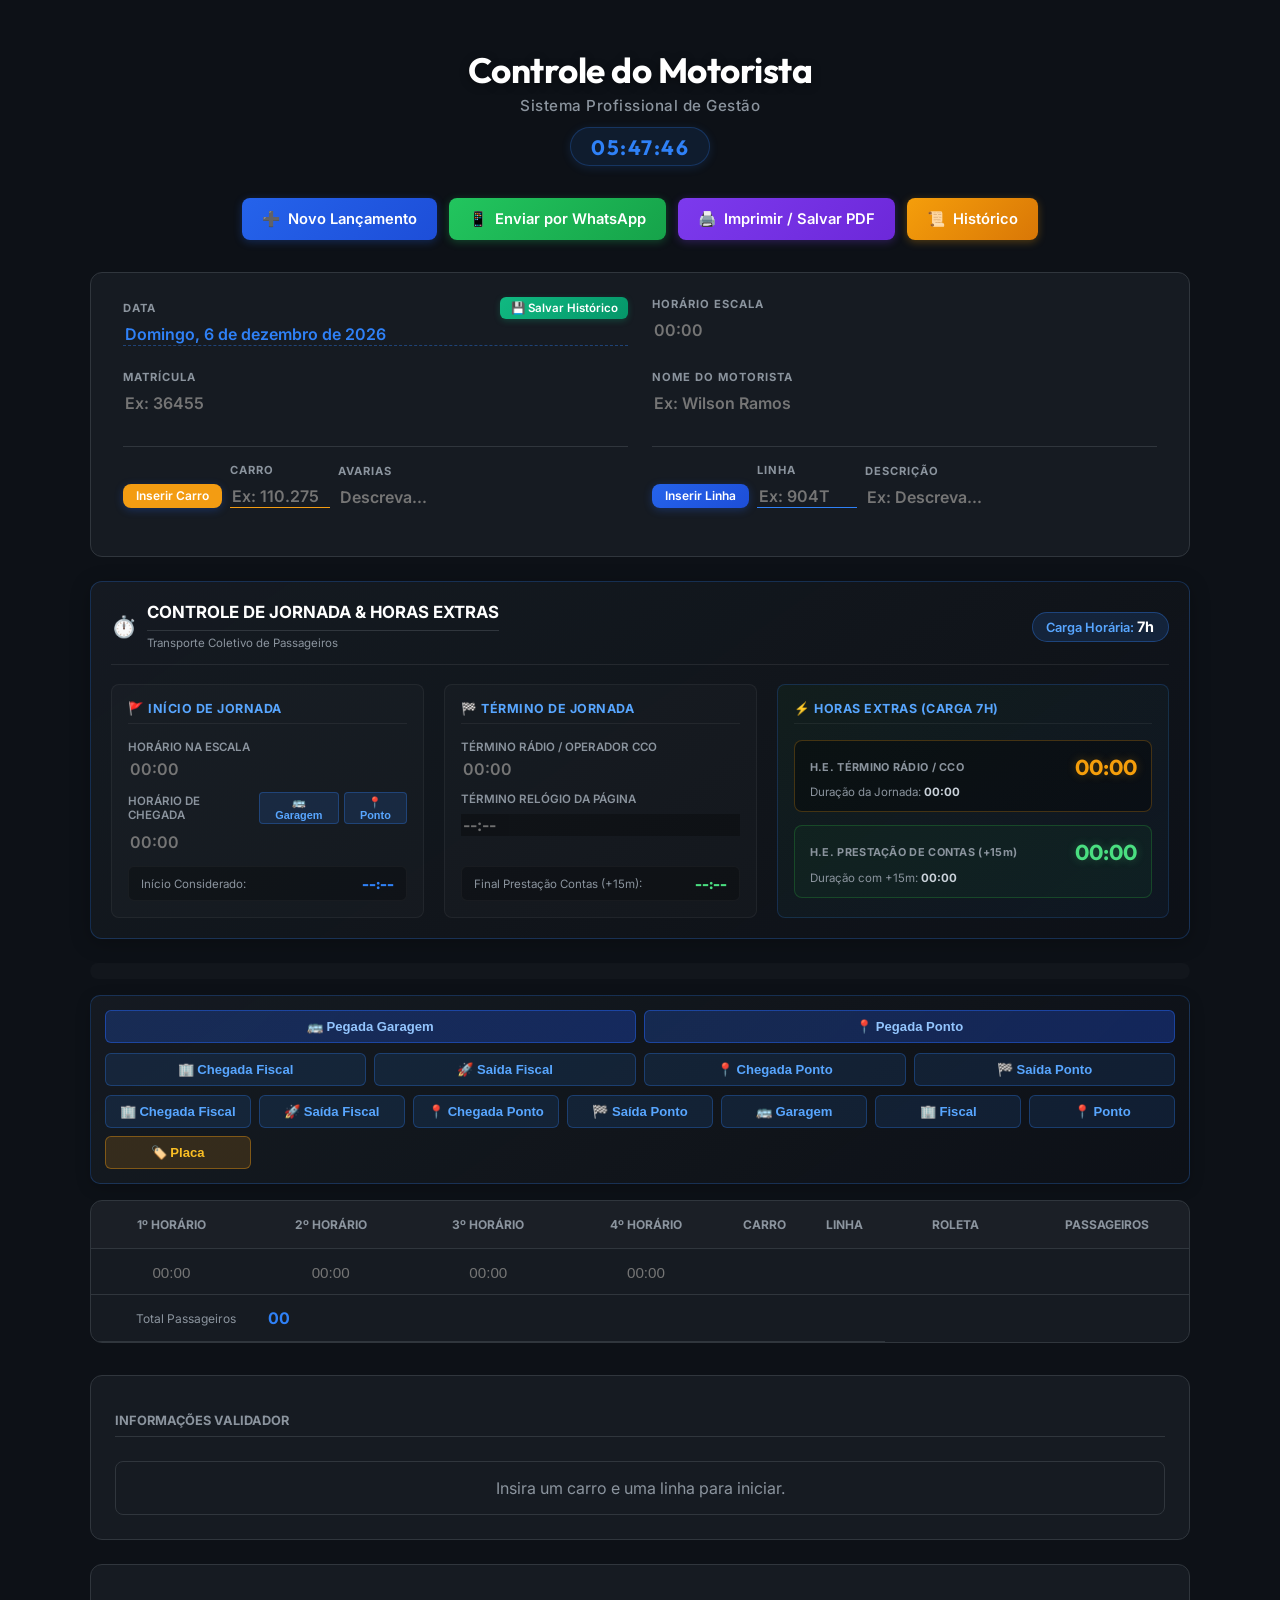
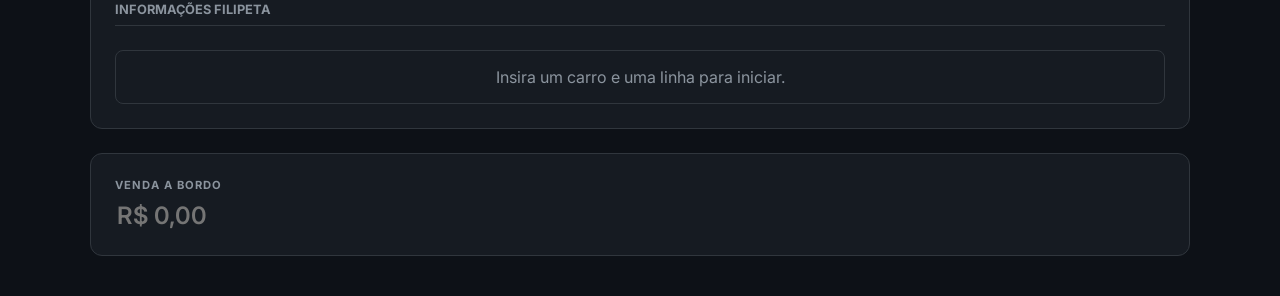
==== commit 290ef369: "feat: painel de carimbos organizados em 3 linhas com lancamento sequencial de horarios" ====
--- a/index.html
+++ b/index.html
@@ -229,22 +229,44 @@
             </div>
         </div>
 
+        <!-- Painel de Carimbos Rápidos de Horário -->
+        <div class="stamp-control-panel">
+            <!-- Linha 1 (Superior / Pegada) -->
+            <div class="stamp-row stamp-row-top">
+                <button type="button" class="btn-stamp-action btn-stamp-pegada" onclick="stampTime(this, 'Pegada Garagem')">🚌 Pegada Garagem</button>
+                <button type="button" class="btn-stamp-action btn-stamp-pegada" onclick="stampTime(this, 'Pegada Ponto')">📍 Pegada Ponto</button>
+            </div>
+
+            <!-- Linha 2 (Meio / Chegada e Saída Fiscal & Ponto) -->
+            <div class="stamp-row stamp-row-middle">
+                <button type="button" class="btn-stamp-action" onclick="stampTime(this, 'Chegada Fiscal')">🏢 Chegada Fiscal</button>
+                <button type="button" class="btn-stamp-action" onclick="stampTime(this, 'Saída Fiscal')">🚀 Saída Fiscal</button>
+                <button type="button" class="btn-stamp-action" onclick="stampTime(this, 'Chegada Ponto')">📍 Chegada Ponto</button>
+                <button type="button" class="btn-stamp-action" onclick="stampTime(this, 'Saída Ponto')">🏁 Saída Ponto</button>
+            </div>
+
+            <!-- Linha 3 (Inferior / Chegada e Saída Fiscal & Ponto + Gerais e Placa) -->
+            <div class="stamp-row stamp-row-bottom">
+                <button type="button" class="btn-stamp-action" onclick="stampTime(this, 'Chegada Fiscal')">🏢 Chegada Fiscal</button>
+                <button type="button" class="btn-stamp-action" onclick="stampTime(this, 'Saída Fiscal')">🚀 Saída Fiscal</button>
+                <button type="button" class="btn-stamp-action" onclick="stampTime(this, 'Chegada Ponto')">📍 Chegada Ponto</button>
+                <button type="button" class="btn-stamp-action" onclick="stampTime(this, 'Saída Ponto')">🏁 Saída Ponto</button>
+                <button type="button" class="btn-stamp-action" onclick="stampTime(this, 'Garagem')">🚌 Garagem</button>
+                <button type="button" class="btn-stamp-action" onclick="stampTime(this, 'Fiscal')">🏢 Fiscal</button>
+                <button type="button" class="btn-stamp-action" onclick="stampTime(this, 'Ponto')">📍 Ponto</button>
+                <button type="button" class="btn-stamp-action btn-stamp-placa" onclick="stampTime(this, 'Placa')">🏷️ Placa</button>
+            </div>
+        </div>
+
         <!-- Tabela de Viagens -->
         <div class="main-table-container">
             <table>
                 <thead>
-                    <tr>
-                        <th style="padding: 0.5rem 0.2rem;"><button class="btn-stamp" onclick="stampTime(this, 'Garagem')">Garagem</button></th>
-                        <th style="padding: 0.5rem 0.2rem;"><button class="btn-stamp" onclick="stampTime(this, 'Fiscal')">Fiscal</button></th>
-                        <th style="padding: 0.5rem 0.2rem;"><button class="btn-stamp" onclick="stampTime(this, 'Ponto')">Ponto</button></th>
-                        <th style="padding: 0.5rem 0.2rem;"><button class="btn-stamp" onclick="stampTime(this, 'Placa')">Placa</button></th>
-                        <th colspan="4" style="border-bottom: none;"></th>
-                    </tr>
                     <tr id="dynamic-table-headers">
-                        <th></th>
-                        <th></th>
-                        <th></th>
-                        <th></th>
+                        <th style="min-width: 95px;">1º Horário</th>
+                        <th style="min-width: 95px;">2º Horário</th>
+                        <th style="min-width: 95px;">3º Horário</th>
+                        <th style="min-width: 95px;">4º Horário</th>
                         <th style="width: 80px;">Carro</th>
                         <th style="width: 80px;">Linha</th>
                         <th>Roleta</th>
@@ -391,6 +413,6 @@
     <!-- Toast Notifications Container -->
     <div id="toast-container" class="toast-container no-print"></div>
 
-    <script src="script.js?v=10"></script>
+    <script src="script.js?v=11"></script>
 </body>
 </html>
--- a/style.css
+++ b/style.css
@@ -1408,12 +1408,99 @@
     pointer-events: none;
 }
 
-@media (max-width: 1024px) {
-    .jornada-grid {
-        grid-template-columns: 1fr;
-        gap: 1rem;
-    }
-}
-
-
-
+/* ==========================================================================
+   Painel de Carimbos Rápidos de Horário
+   ========================================================================== */
+.stamp-control-panel {
+    display: flex;
+    flex-direction: column;
+    gap: 0.6rem;
+    background: linear-gradient(145deg, rgba(22, 27, 34, 0.95), rgba(13, 17, 23, 0.9));
+    border: 1px solid rgba(47, 129, 247, 0.25);
+    border-radius: 10px;
+    padding: 0.85rem;
+    margin-bottom: 1rem;
+    box-shadow: 0 4px 15px rgba(0, 0, 0, 0.2);
+}
+
+.stamp-row {
+    display: flex;
+    gap: 0.5rem;
+    flex-wrap: wrap;
+}
+
+.stamp-row-top {
+    justify-content: stretch;
+}
+
+.stamp-row-middle,
+.stamp-row-bottom {
+    display: grid;
+    grid-template-columns: repeat(auto-fit, minmax(130px, 1fr));
+    gap: 0.5rem;
+}
+
+.btn-stamp-action {
+    background: rgba(47, 129, 247, 0.12);
+    color: #58a6ff;
+    border: 1px solid rgba(47, 129, 247, 0.3);
+    border-radius: 6px;
+    padding: 0.5rem 0.6rem;
+    font-size: 0.82rem;
+    font-weight: 600;
+    cursor: pointer;
+    transition: all 0.2s ease;
+    display: inline-flex;
+    align-items: center;
+    justify-content: center;
+    gap: 0.35rem;
+    text-align: center;
+    white-space: nowrap;
+}
+
+.btn-stamp-action:hover {
+    background: rgba(47, 129, 247, 0.28);
+    color: #ffffff;
+    border-color: #58a6ff;
+    transform: translateY(-1px);
+    box-shadow: 0 2px 8px rgba(47, 129, 247, 0.3);
+}
+
+.btn-stamp-action:active {
+    transform: translateY(0);
+}
+
+.btn-stamp-pegada {
+    background: linear-gradient(135deg, rgba(37, 99, 235, 0.25), rgba(29, 78, 216, 0.35));
+    border-color: rgba(37, 99, 235, 0.5);
+    color: #93c5fd;
+    flex: 1;
+    min-width: 140px;
+}
+
+.btn-stamp-pegada:hover {
+    background: linear-gradient(135deg, #2563eb, #1d4ed8);
+    color: #ffffff;
+}
+
+.btn-stamp-placa {
+    background: rgba(243, 156, 18, 0.15);
+    border-color: rgba(243, 156, 18, 0.4);
+    color: #fbbf24;
+}
+
+.btn-stamp-placa:hover {
+    background: linear-gradient(135deg, #f59e0b, #d97706);
+    color: #ffffff;
+}
+
+@media (max-width: 768px) {
+    .stamp-row-middle,
+    .stamp-row-bottom {
+        grid-template-columns: repeat(2, 1fr);
+    }
+}
+
+
+
+
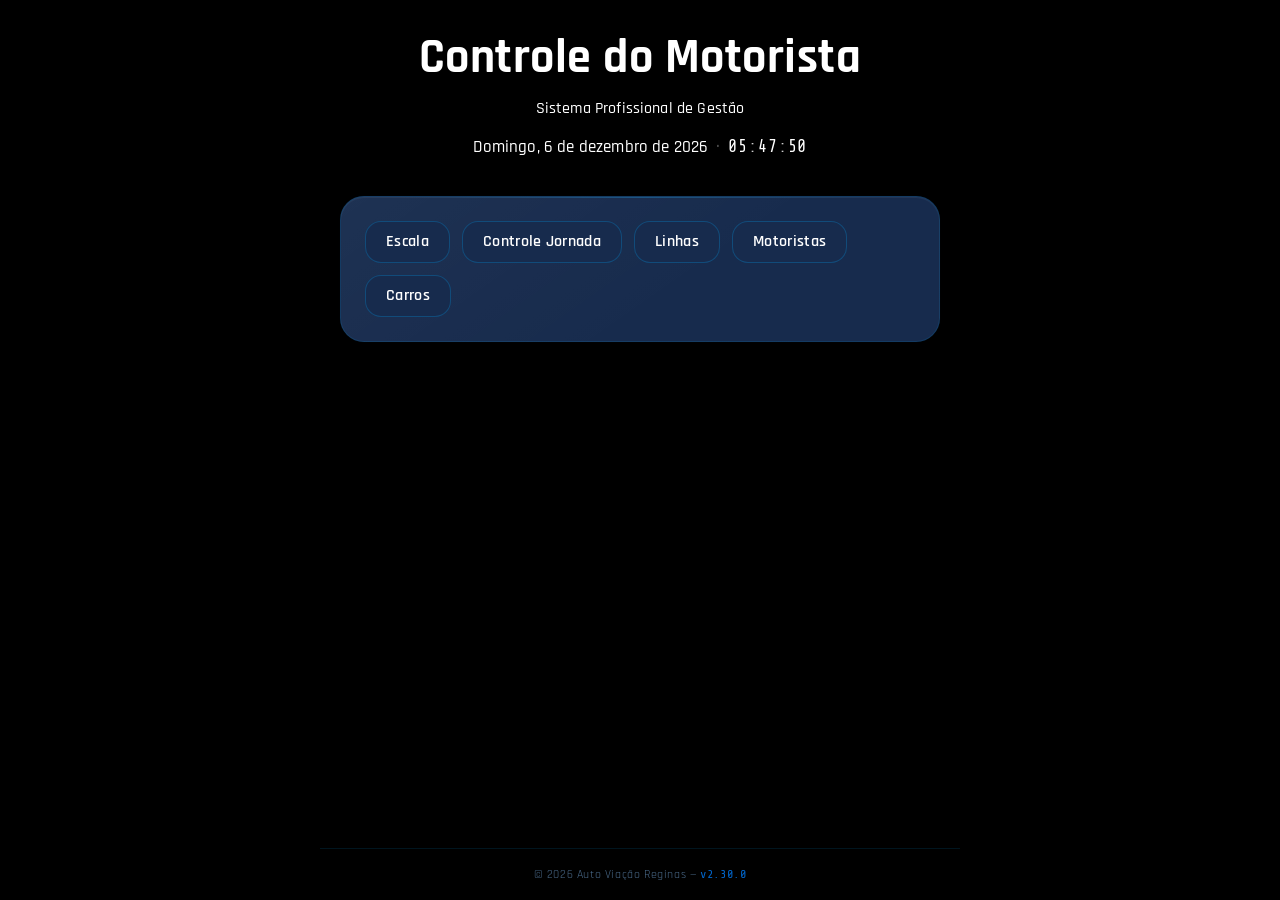
==== commit 29e1f919: "feat: sincronizacao da versao v2.30.0 com arquitetura modular, controle de jornada e otimizacao Andr" ====
--- a/index.html
+++ b/index.html
@@ -1,418 +1,152 @@
 <!DOCTYPE html>
-<html lang="pt-br">
+<html lang="pt-BR">
+
 <head>
-    <meta charset="UTF-8">
-    <meta name="viewport" content="width=device-width, initial-scale=1.0">
-    <title>Controle do Motorista - Profissional</title>
-    <!-- PWA / Offline Support -->
-    <link rel="manifest" href="manifest.json">
-    <meta name="theme-color" content="#111827">
-    <!-- Google Fonts -->
-    <link rel="preconnect" href="https://fonts.googleapis.com">
-    <link rel="preconnect" href="https://fonts.gstatic.com" crossorigin>
-    <link href="https://fonts.googleapis.com/css2?family=Inter:wght@400;500;600&family=Outfit:wght@600;700&display=swap" rel="stylesheet">
-    <!-- Custom CSS -->
-    <link rel="stylesheet" href="style.css">
+  <!--
+    ============================================================
+    CONTROLE DO MOTORISTA — Sistema Profissional de Gestão
+    Arquivo: index.html
+    Descrição: Estrutura semântica HTML5. Nenhum estilo ou script
+                embutido — tudo é delegado para style.css e script.js.
+    Arquitetura: Jamstack / GitHub Pages (100% estático)
+    ============================================================
+  -->
+
+  <!-- Codificação universal de caracteres -->
+  <meta charset="UTF-8" />
+
+  <!-- Viewport responsivo essencial para dispositivos móveis.
+       'width=device-width' garante que o layout use a largura real do aparelho.
+       'initial-scale=1.0' impede o zoom automático indesejado do sistema.
+       'viewport-fit=cover' estende o conteúdo até as bordas em telas com notch. -->
+  <meta name="viewport" content="width=device-width, initial-scale=1.0, viewport-fit=cover" />
+
+  <!-- Compatibilidade com Internet Explorer (fallback legado) -->
+  <meta http-equiv="X-UA-Compatible" content="IE=edge" />
+
+  <!-- Metadados de SEO e descrição da aplicação -->
+  <meta name="description"
+    content="Sistema Profissional de Gestão e Controle do Motorista. Relógio anti-fraude offline, 100% seguro e disponível em qualquer dispositivo." />
+  <meta name="theme-color" content="#0d1b2e" />
+  <meta name="mobile-web-app-capable" content="yes" />
+  <meta name="apple-mobile-web-app-capable" content="yes" />
+  <meta name="apple-mobile-web-app-status-bar-style" content="black-translucent" />
+  <meta name="apple-mobile-web-app-title" content="Controle Motorista" />
+
+  <!-- Título exibido na aba do navegador e ao salvar como PWA na tela inicial -->
+  <title>Controle do Motorista — Sistema Profissional de Gestão</title>
+
+  <!-- ============================================================
+       IMPORTAÇÃO DO ARQUIVO DE ESTILOS EXTERNO
+       Deve ser carregado no <head> para evitar flash de conteúdo
+       sem estilo (FOUC — Flash of Unstyled Content).
+       ============================================================ -->
+  <link rel="stylesheet" href="style.css" />
+
 </head>
+
 <body>
-    <script>
-        if ('serviceWorker' in navigator) {
-            window.addEventListener('load', () => {
-                navigator.serviceWorker.register('./sw.js').catch(error => {
-                    console.log('SW Registration failed:', error);
-                });
-            });
-        }
-    </script>
-    <div class="app-container">
-        <!-- Título e Slogan Principal (Centralizado no Topo) -->
-        <header class="app-header">
-            <div class="title-text-group">
-                <h1 class="main-title">Controle do Motorista</h1>
-                <p class="subtitle">Sistema Profissional de Gestão</p>
-            </div>
-            <div id="real-time-clock" class="clock-display">00:00:00</div>
-        </header>
+  <!--
+    NOTA PARA DESENVOLVEDORES:
+    O JavaScript (script.js) injeta classes no <body> assim que carrega:
+      - 'device-smartphone' para telefones
+      - 'device-tablet'     para tablets
+    O CSS reage automaticamente a essas classes para ajustar o layout.
+    Nenhuma classe é definida aqui no HTML — o JS tem controle total.
+  -->
 
-        <!-- Barra de Ações (Abaixo do Título) -->
-        <div class="action-bar no-print">
-            <button id="btn-novo" class="btn btn-primary">
-                <span class="icon">➕</span> Novo Lançamento
-            </button>
-            <button id="btn-whatsapp" class="btn btn-whatsapp">
-                <span class="icon">📱</span> Enviar por WhatsApp
-            </button>
-            <button id="btn-imprimir" class="btn btn-print">
-                <span class="icon">🖨️</span> Imprimir / Salvar PDF
-            </button>
-            <button id="btn-historico" class="btn btn-history">
-                <span class="icon">📜</span> Histórico
-            </button>
+  <!-- ============================================================
+       CABEÇALHO PRINCIPAL — Área de Identidade do Sistema
+       ============================================================ -->
+  <!--
+    CABEÇALHO + RELÓGIO: O header fica livre no topo (sem card).
+    O relógio anti-fraude fica dentro do header, abaixo do subtítulo.
+  -->
+  <header class="app-header" role="banner">
+
+    <!-- Título Principal -->
+    <h1 class="app-title">Controle do Motorista</h1>
+
+    <!-- Subtítulo: branco, centralizado -->
+    <p class="app-subtitle">Sistema Profissional de Gestão</p>
+
+    <!-- Linha de Informações: Data e Hora Lado a Lado com Tamanhos Proporcionais -->
+    <div class="datetime-container">
+      <span class="app-date" id="dataAtual" aria-label="Data atual">--</span>
+      <span class="datetime-separator" aria-hidden="true">•</span>
+      <div class="clock-container" id="clockContainer" role="timer" aria-live="off"
+        aria-label="Relógio do sistema anti-fraude">
+        <div class="clock-display" id="clockDisplay" aria-label="Horário atual">
+          <span class="clock-segment" id="clockHours">--</span>
+          <span class="clock-separator" aria-hidden="true">:</span>
+          <span class="clock-segment" id="clockMinutes">--</span>
+          <span class="clock-separator" aria-hidden="true">:</span>
+          <span class="clock-segment clock-segment--seconds" id="clockSeconds">--</span>
         </div>
-
-        <!-- Cabeçalho Editável -->
-        <div class="header-card">
-            <div class="header-item">
-                <div style="display: flex; justify-content: space-between; align-items: center; margin-bottom: 0.25rem;">
-                    <label style="margin-bottom: 0;">Data</label>
-                    <button id="btn-salvar-historico" type="button" class="btn-save-badge" title="Salvar lançamento atual no Histórico">
-                        💾 Salvar Histórico
-                    </button>
-                </div>
-                <input type="text" id="header-data" class="header-input" placeholder="DDMMYYYY">
-            </div>
-            <div class="header-item">
-                <label>Horário Escala</label>
-                <input type="text" id="header-pegada" class="header-input" placeholder="00:00">
-            </div>
-            <div class="header-item">
-                <label>Matrícula</label>
-                <input type="text" id="header-matricula" class="header-input" placeholder="Ex: 36455">
-            </div>
-            <div class="header-item">
-                <label>Nome do Motorista</label>
-                <input type="text" id="header-motorista" class="header-input" placeholder="Ex: Wilson Ramos">
-            </div>
-            <div class="header-item item-carro-avarias">
-                <div class="field-group">
-                    <button id="btn-inserir-carro" class="btn btn-primary" style="padding: 0.3rem 0.8rem; font-size: 0.75rem; background: #f39c12;">
-                        Inserir Carro
-                    </button>
-                    <div style="display: flex; gap: 0.5rem; align-items: flex-end;">
-                        <div class="sub-field" style="flex: 0 0 100px;">
-                            <label>Carro</label>
-                            <input type="text" id="input-novo-carro" class="header-input" placeholder="Ex: 110.275" style="border-bottom: 1px solid #f39c12;">
-                        </div>
-                        <div class="sub-field" style="flex: 1;">
-                            <label>Avarias</label>
-                            <input type="text" id="input-novas-avarias" class="header-input" placeholder="Descreva...">
-                        </div>
-                    </div>
-                </div>
-                
-                <div id="cars-history-container" style="margin-top: 1rem; display: flex; flex-direction: column; gap: 0.5rem;">
-                    <!-- Histórico de carros aparecerá aqui -->
-                </div>
-
-                <!-- Campo oculto para referência -->
-                <input type="hidden" id="header-carro" value="">
-                <input type="hidden" id="avarias-input" value="">
-            </div>
-
-            <div class="header-item item-linha">
-                <div class="field-group">
-                    <button id="btn-inserir-linha" class="btn btn-primary" style="padding: 0.3rem 0.8rem; font-size: 0.75rem;">
-                        Inserir Linha
-                    </button>
-                    <div style="display: flex; gap: 0.5rem; align-items: flex-end;">
-                        <div class="sub-field" style="flex: 0 0 100px;">
-                            <label>Linha</label>
-                            <input type="text" id="input-nova-linha" class="header-input" placeholder="Ex: 904T" style="border-bottom: 1px solid var(--accent-blue);">
-                        </div>
-                        <div class="sub-field" style="flex: 1;">
-                            <label>Descrição</label>
-                            <input type="text" id="input-nova-desc" class="header-input" placeholder="Ex: Descreva...">
-                        </div>
-                    </div>
-                </div>
-                
-                <div id="lines-history-container" style="margin-top: 1.5rem; display: flex; flex-direction: column; gap: 0.8rem;">
-                    <!-- As linhas inseridas aparecerão aqui dinamicamente -->
-                </div>
-
-                <!-- Campo oculto para manter a referência da linha ativa para o script -->
-                <input type="hidden" id="header-linha-num" value="">
-                <input type="hidden" id="header-linha-nome" value="">
-            </div>
-        </div>
-
-        <!-- Card de Controle de Jornada e Horas Extras (Carga 7h) -->
-        <div class="info-card jornada-card">
-            <div class="jornada-card-header">
-                <div style="display: flex; align-items: center; gap: 0.6rem;">
-                    <span style="font-size: 1.3rem;">⏱️</span>
-                    <div>
-                        <h3 style="margin: 0; font-size: 1.05rem; color: #fff;">Controle de Jornada & Horas Extras</h3>
-                        <small style="color: var(--text-label); font-size: 0.72rem;">Transporte Coletivo de Passageiros</small>
-                    </div>
-                </div>
-                <span class="badge-carga">Carga Horária: <strong>7h</strong></span>
-            </div>
-
-            <div class="jornada-grid">
-                <!-- Coluna 1: Início da Jornada -->
-                <div class="jornada-column">
-                    <div class="jornada-col-title">🚩 Início de Jornada</div>
-                    
-                    <div class="jornada-field">
-                        <label>Horário na Escala</label>
-                        <input type="text" id="header-pegada" class="header-input time-mask" placeholder="00:00" maxlength="5" oninput="formatTime(this, false)" onblur="formatTime(this, true)">
-                    </div>
-
-                    <div class="jornada-field">
-                        <div style="display: flex; justify-content: space-between; align-items: center; margin-bottom: 0.2rem;">
-                            <div style="display: flex; align-items: center; gap: 0.4rem;">
-                                <label style="margin: 0;">Horário de Chegada</label>
-                                <span id="badge-tipo-chegada" class="badge-pill badge-pill-car" style="display: none; font-size: 0.65rem; padding: 0.1rem 0.45rem;"></span>
-                            </div>
-                            <div style="display: flex; gap: 0.3rem;">
-                                <button type="button" id="btn-pegada-garagem" class="btn-stamp-micro" title="Carimbar Chegada na Garagem">🚌 Garagem</button>
-                                <button type="button" id="btn-pegada-ponto" class="btn-stamp-micro" title="Carimbar Chegada no Ponto">📍 Ponto</button>
-                            </div>
-                        </div>
-                        <input type="text" id="header-chegada" class="header-input time-mask" placeholder="00:00" maxlength="5" oninput="formatTime(this, false)" onblur="formatTime(this, true)">
-                        <input type="hidden" id="header-chegada-tipo" value="">
-                    </div>
-
-                    <div class="jornada-subinfo">
-                        <span class="subinfo-label">Início Considerado:</span>
-                        <strong id="inicio-efetivo-display" class="subinfo-val">--:--</strong>
-                    </div>
-                </div>
-
-                <!-- Coluna 2: Término da Jornada -->
-                <div class="jornada-column">
-                    <div class="jornada-col-title">🏁 Término de Jornada</div>
-                    
-                    <div class="jornada-field">
-                        <label>Término Rádio / Operador CCO</label>
-                        <input type="text" id="header-termino-radio" class="header-input time-mask" placeholder="00:00" maxlength="5">
-                    </div>
-
-                    <div class="jornada-field">
-                        <label style="margin-bottom: 0.2rem;">Término Relógio da Página</label>
-                        <input type="text" id="header-termino-relogio" class="header-input auto-locked-field" placeholder="--:--" readonly tabindex="-1" title="Campo automático preenchido pelo relógio da página" style="cursor: not-allowed; opacity: 0.95; font-weight: 700; color: #58a6ff;">
-                    </div>
-
-                    <div class="jornada-subinfo">
-                        <span class="subinfo-label">Final Prestação Contas (+15m):</span>
-                        <strong id="termino-prestacao-display" class="subinfo-val" style="color: #4ade80;">--:--</strong>
-                    </div>
-                </div>
-
-                <!-- Coluna 3: Cálculo das Horas Extras -->
-                <div class="jornada-column jornada-col-results">
-                    <div class="jornada-col-title">⚡ Horas Extras (Carga 7h)</div>
-                    
-                    <div class="he-result-box">
-                        <div class="he-result-top">
-                            <span class="he-label">H.E. TÉRMINO RÁDIO / CCO</span>
-                            <span class="he-value" id="he-radio-display">00:00</span>
-                        </div>
-                        <div class="he-duration-sub">Duração da Jornada: <strong id="duracao-radio-display">00:00</strong></div>
-                    </div>
-
-                    <div class="he-result-box he-result-prestacao">
-                        <div class="he-result-top">
-                            <span class="he-label">H.E. PRESTAÇÃO DE CONTAS (+15m)</span>
-                            <span class="he-value" id="he-prestacao-display">00:00</span>
-                        </div>
-                        <div class="he-duration-sub">Duração com +15m: <strong id="duracao-prestacao-display">00:00</strong></div>
-                    </div>
-                </div>
-            </div>
-        </div>
-
-        <div style="display: flex; justify-content: space-between; margin-bottom: 1rem; padding: 0.5rem; background: rgba(255,255,255,0.02); border-radius: 8px;">
-            <div id="roleta-summary" style="display: flex; gap: 2rem;">
-                <!-- Resumo de roletas por carro aparecerá aqui -->
-                <div class="stat-item" id="initial-roleta-item" style="display: none;">
-                    <span class="stat-label">ROLETA INICIAL:</span>
-                    <span class="stat-value" id="roleta-inicial-display">00000</span>
-                    <input type="hidden" id="roleta-inicial" value="0">
-                </div>
-                <div class="stat-item">
-                    <span class="stat-label">ROLETA FINAL:</span>
-                    <span class="stat-value" id="roleta-final-display">00000</span>
-                    <input type="hidden" id="roleta-final" value="0">
-                </div>
-            </div>
-        </div>
-
-        <!-- Painel de Carimbos Rápidos de Horário -->
-        <div class="stamp-control-panel">
-            <!-- Linha 1 (Superior / Pegada) -->
-            <div class="stamp-row stamp-row-top">
-                <button type="button" class="btn-stamp-action btn-stamp-pegada" onclick="stampTime(this, 'Pegada Garagem')">🚌 Pegada Garagem</button>
-                <button type="button" class="btn-stamp-action btn-stamp-pegada" onclick="stampTime(this, 'Pegada Ponto')">📍 Pegada Ponto</button>
-            </div>
-
-            <!-- Linha 2 (Meio / Chegada e Saída Fiscal & Ponto) -->
-            <div class="stamp-row stamp-row-middle">
-                <button type="button" class="btn-stamp-action" onclick="stampTime(this, 'Chegada Fiscal')">🏢 Chegada Fiscal</button>
-                <button type="button" class="btn-stamp-action" onclick="stampTime(this, 'Saída Fiscal')">🚀 Saída Fiscal</button>
-                <button type="button" class="btn-stamp-action" onclick="stampTime(this, 'Chegada Ponto')">📍 Chegada Ponto</button>
-                <button type="button" class="btn-stamp-action" onclick="stampTime(this, 'Saída Ponto')">🏁 Saída Ponto</button>
-            </div>
-
-            <!-- Linha 3 (Inferior / Chegada e Saída Fiscal & Ponto + Gerais e Placa) -->
-            <div class="stamp-row stamp-row-bottom">
-                <button type="button" class="btn-stamp-action" onclick="stampTime(this, 'Chegada Fiscal')">🏢 Chegada Fiscal</button>
-                <button type="button" class="btn-stamp-action" onclick="stampTime(this, 'Saída Fiscal')">🚀 Saída Fiscal</button>
-                <button type="button" class="btn-stamp-action" onclick="stampTime(this, 'Chegada Ponto')">📍 Chegada Ponto</button>
-                <button type="button" class="btn-stamp-action" onclick="stampTime(this, 'Saída Ponto')">🏁 Saída Ponto</button>
-                <button type="button" class="btn-stamp-action" onclick="stampTime(this, 'Garagem')">🚌 Garagem</button>
-                <button type="button" class="btn-stamp-action" onclick="stampTime(this, 'Fiscal')">🏢 Fiscal</button>
-                <button type="button" class="btn-stamp-action" onclick="stampTime(this, 'Ponto')">📍 Ponto</button>
-                <button type="button" class="btn-stamp-action btn-stamp-placa" onclick="stampTime(this, 'Placa')">🏷️ Placa</button>
-            </div>
-        </div>
-
-        <!-- Tabela de Viagens -->
-        <div class="main-table-container">
-            <table>
-                <thead>
-                    <tr id="dynamic-table-headers">
-                        <th style="min-width: 95px;">1º Horário</th>
-                        <th style="min-width: 95px;">2º Horário</th>
-                        <th style="min-width: 95px;">3º Horário</th>
-                        <th style="min-width: 95px;">4º Horário</th>
-                        <th style="width: 80px;">Carro</th>
-                        <th style="width: 80px;">Linha</th>
-                        <th>Roleta</th>
-                        <th>Passageiros</th>
-                    </tr>
-                </thead>
-                <tbody id="trip-table-body">
-                    <!-- Gerado pelo JS -->
-                </tbody>
-                <tfoot>
-                    <tr>
-                        <td colspan="1" style="text-align: right; color: var(--text-label); font-size: 0.75rem;">Total Passageiros</td>
-                        <td id="stat-total-pax" style="font-weight: 700; color: var(--accent-blue);">0</td>
-                        <td colspan="4"></td>
-                    </tr>
-                </tfoot>
-            </table>
-        </div>
-
-        <div class="bottom-grid">
-            <div class="info-card">
-                <h3>Informações Validador</h3>
-                <div id="validator-table-container" class="info-table-container">
-                    <!-- Gerado dinamicamente pelo JS -->
-                </div>
-            </div>
-
-            <div class="info-card">
-                <h3>Informações Filipeta</h3>
-                <div id="filipeta-table-container" class="info-table-container">
-                    <!-- Gerado dinamicamente pelo JS -->
-                </div>
-            </div>
-        </div>
-
-        <!-- Venda a Bordo no Final -->
-        <div class="info-card" style="margin-top: 1.5rem;">
-            <div class="header-item">
-                <label>Venda a Bordo</label>
-                <input type="text" id="header-venda" class="header-input" placeholder="R$ 0,00" style="font-size: 1.5rem;">
-            </div>
-        </div>
+      </div>
     </div>
 
-    <!-- Modal WhatsApp -->
-    <div id="whatsapp-modal" class="modal-overlay no-print" style="display: none;">
-        <div class="modal-card">
-            <div class="modal-header">
-                <h3 style="margin: 0; font-size: 1.15rem; display: flex; align-items: center; gap: 0.5rem; color: #25D366;">
-                    <span>📱</span> Enviar por WhatsApp
-                </h3>
-                <button id="btn-fechar-modal" class="btn-close">&times;</button>
-            </div>
-            <div class="modal-body">
-                <label style="font-size: 0.75rem; color: var(--text-label); font-weight: 700; text-transform: uppercase; margin-bottom: 0.4rem; display: block;">Prévia da Mensagem</label>
-                <textarea id="whatsapp-preview-text" class="modal-textarea" readonly></textarea>
-                <div class="modal-actions-grid">
-                    <button id="btn-wa-padrao" class="btn btn-wa-option">
-                        <span class="icon" style="font-size: 1.3rem;">📱</span>
-                        <div style="text-align: left;">
-                            <strong style="display: block; font-size: 0.95rem; color: #fff;">WhatsApp (Padrão)</strong>
-                            <small style="font-size: 0.75rem; color: var(--text-label);">Abre o seletor ou app WhatsApp</small>
-                        </div>
-                    </button>
-                    <button id="btn-wa-business" class="btn btn-wa-option">
-                        <span class="icon" style="font-size: 1.3rem;">💼</span>
-                        <div style="text-align: left;">
-                            <strong style="display: block; font-size: 0.95rem; color: #fff;">WhatsApp Business</strong>
-                            <small style="font-size: 0.75rem; color: var(--text-label);">Enviar via WhatsApp Business</small>
-                        </div>
-                    </button>
-                    <button id="btn-wa-web" class="btn btn-wa-option">
-                        <span class="icon" style="font-size: 1.3rem;">🌐</span>
-                        <div style="text-align: left;">
-                            <strong style="display: block; font-size: 0.95rem; color: #fff;">WhatsApp Web</strong>
-                            <small style="font-size: 0.75rem; color: var(--text-label);">Abrir WhatsApp Web no navegador</small>
-                        </div>
-                    </button>
-                    <button id="btn-wa-copy" class="btn btn-wa-option">
-                        <span class="icon" style="font-size: 1.3rem;">📋</span>
-                        <div style="text-align: left;">
-                            <strong id="btn-copy-label" style="display: block; font-size: 0.95rem; color: #fff;">Copiar Mensagem</strong>
-                            <small style="font-size: 0.75rem; color: var(--text-label);">Copiar texto para área de transferência</small>
-                        </div>
-                    </button>
-                </div>
-            </div>
-        </div>
-    </div>
-    <!-- Modal Histórico -->
-    <div id="historico-modal" class="modal-overlay no-print" style="display: none;">
-        <div class="modal-card modal-card-large">
-            <div class="modal-header">
-                <h3 style="margin: 0; font-size: 1.2rem; display: flex; align-items: center; gap: 0.5rem; color: #58a6ff;">
-                    <span>📜</span> Histórico de Lançamentos
-                </h3>
-                <button id="btn-fechar-historico" class="btn-close">&times;</button>
-            </div>
-            
-            <div class="modal-body">
-                <!-- Visão 1: Lista de Dias Salvos -->
-                <div id="historico-lista-view">
-                    <div class="historico-search-bar">
-                        <input type="text" id="historico-search-input" class="header-input" placeholder="🔍 Filtrar por data, linha, carro ou motorista...">
-                        <span id="historico-total-count" class="badge-count">0 registros</span>
-                    </div>
-
-                    <div id="historico-cards-list" class="historico-cards-container">
-                        <!-- Cards gerados dinamicamente via JS -->
-                    </div>
-
-                    <div id="historico-empty-state" class="empty-state" style="display: none;">
-                        <span style="font-size: 2.5rem; margin-bottom: 0.5rem; display: block;">📂</span>
-                        <h4 style="color: #fff; margin: 0 0 0.4rem 0;">Nenhum lançamento salvo no histórico</h4>
-                        <p style="color: var(--text-label); font-size: 0.85rem; margin: 0;">
-                            Preencha os dados do dia no painel principal e clique no botão <strong>"💾 Salvar Histórico"</strong> ao lado do campo de Data.
-                        </p>
-                    </div>
-                </div>
-
-                <!-- Visão 2: Detalhes do Lançamento Histórico Selecionado -->
-                <div id="historico-detalhe-view" style="display: none;">
-                    <div class="detalhe-nav-bar">
-                        <button id="btn-voltar-historico" class="btn btn-secondary" style="padding: 0.5rem 1rem;">
-                            <span class="icon">⬅️</span> Voltar à Lista
-                        </button>
-                        <div style="display: flex; gap: 0.5rem; flex-wrap: wrap;">
-                            <button id="btn-detalhe-carregar" class="btn btn-primary" style="padding: 0.5rem 1rem;">
-                                <span class="icon">📥</span> Carregar no Painel Principal
-                            </button>
-                            <button id="btn-detalhe-imprimir" class="btn btn-secondary" style="padding: 0.5rem 1rem;">
-                                <span class="icon">🖨️</span> Imprimir
-                            </button>
-                        </div>
-                    </div>
-                    <div id="historico-detalhe-content" class="historico-detalhe-sheet">
-                        <!-- Conteúdo da folha histórica renderizado aqui -->
-                    </div>
-                </div>
-            </div>
-        </div>
+    <!-- Destaque do Botão Selecionado + Botão Voltar (Abaixo da hora e acima do card, centralizado) -->
+    <div class="selected-badge-container" id="selectedBadgeContainer" aria-live="polite" style="display: none;">
+      <span class="selected-badge" id="selectedBadge"></span>
+      <button type="button" class="btn-voltar-topo" id="btnVoltarTopo" aria-label="Voltar para o card principal">
+        Voltar
+      </button>
     </div>
 
-    <!-- Toast Notifications Container -->
-    <div id="toast-container" class="toast-container no-print"></div>
+  </header>
 
-    <script src="script.js?v=11"></script>
+  <!-- ============================================================
+       SEÇÃO DE CARDS — Container Base (Fase Inicial)
+       ============================================================ -->
+  <main class="cards-container" id="cardsContainer" role="main">
+
+    <!--
+      CARD BASE — Com o botão Escala e grid para futuras ações
+    -->
+    <article class="card card--base" id="cardBase" aria-label="Módulo de gestão">
+      <div class="card-buttons-grid">
+        <a href="escala.html" class="btn-card-action" id="btnEscala" data-nome="Escala">
+          Escala
+        </a>
+        <a href="jornada.html" class="btn-card-action" id="btnControleJornada" data-nome="Controle Jornada">
+          Controle Jornada
+        </a>
+        <a href="linhas.html" class="btn-card-action" id="btnLinhas" data-nome="Linhas">
+          Linhas
+        </a>
+        <a href="motorista.html" class="btn-card-action" id="btnMotoristas" data-nome="Motoristas">
+          Motoristas
+        </a>
+        <a href="carros.html" class="btn-card-action" id="btnCarros" data-nome="Carros">
+          Carros
+        </a>
+      </div>
+    </article>
+
+  </main>
+
+  <!-- ============================================================
+       RODAPÉ DA APLICAÇÃO
+       ============================================================ -->
+  <footer class="app-footer" role="contentinfo">
+    <p class="app-footer__text">
+      &copy; <span id="footerYear"></span> Auto Viação Reginas —
+      <span class="app-footer__version">v2.0.0</span>
+    </p>
+  </footer>
+
+  <!-- ============================================================
+       IMPORTAÇÃO DOS SCRIPTS MODULARES
+       1. versao.js: Controle centralizado de versão do sistema
+       2. relogio.js: Motor anti-fraude blindado e independente
+       3. script.js: Lógica de negócio e responsividade
+       'defer' garante execução na ordem após o parse do DOM.
+       ============================================================ -->
+  <script src="versao.js" defer></script>
+  <script src="relogio.js" defer></script>
+  <script src="script.js" defer></script>
+
 </body>
-</html>
+
+</html>
--- a/style.css
+++ b/style.css
@@ -1,1506 +1,2406 @@
+/*
+  ============================================================
+  CONTROLE DO MOTORISTA — Sistema Profissional de Gestão
+  Arquivo: style.css
+  Descrição: Identidade visual completa, sistema de variáveis,
+             layout responsivo, detecção de dispositivos via
+             classes injetadas pelo JS e estilização dos cards.
+  Arquitetura: CSS Vanilla (sem frameworks) — GitHub Pages Ready
+  ============================================================
+*/
+
+
+/* ============================================================
+   1. IMPORTAÇÃO DE TIPOGRAFIA (Google Fonts)
+   Fonte principal: Rajdhani — industrial, legível e moderna.
+   Fonte do relógio: Share Tech Mono — aspecto de display LCD.
+   ============================================================ */
+@import url('https://fonts.googleapis.com/css2?family=Rajdhani:wght@400;500;600;700&family=Share+Tech+Mono&display=swap');
+
+
+/* ============================================================
+   2. VARIÁVEIS GLOBAIS — DESIGN TOKENS
+   Paleta escura corporativa com azul industrial e cinza.
+   Otimizada para motoristas em ambientes variáveis de luz.
+   ============================================================ */
 :root {
-    --bg-color: #0d1117;
-    --card-bg: #161b22;
-    --accent-blue: #2f81f7;
-    --text-label: #8b949e;
-    --text-value: #c9d1d9;
-    --border-color: #30363d;
-    --font-main: 'Inter', sans-serif;
-    --font-header: 'Outfit', sans-serif;
-}
-
-*, *::before, *::after {
-    box-sizing: border-box;
-}
-
+  /* --- Paleta de Cores Principal --- */
+  --color-bg-deep:        #080f1a;  /* Fundo mais profundo (base da página)    */
+  --color-bg-surface:     #0d1b2e;  /* Superfície principal (background body)  */
+  --color-bg-elevated:    #112240;  /* Superfície elevada (header, seções)     */
+  --color-bg-card:        #172b4d;  /* Background dos cards                    */
+  --color-bg-card-hover:  #1e3a6a;  /* Background dos cards em hover           */
+
+  /* --- Paleta de Destaque (Azul Elétrico) --- */
+  --color-accent-primary:   #00aaff;  /* Azul elétrico — ação primária         */
+  --color-accent-secondary: #0066cc;  /* Azul médio — variação secundária      */
+  --color-accent-glow:      rgba(0, 170, 255, 0.25); /* Brilho difuso do azul */
+
+  /* --- Cores de Estado --- */
+  --color-success:  #00e676;  /* Verde — status OK / relógio ativo             */
+  --color-warning:  #ffab00;  /* Âmbar — atenção                               */
+  --color-danger:   #ff5252;  /* Vermelho — erro ou alerta crítico             */
+  --color-info:     #40c4ff;  /* Azul claro — informação                       */
+
+  /* --- Tipografia --- */
+  --color-text-primary:   #e8f0fe;  /* Texto principal — alto contraste        */
+  --color-text-secondary: #8baac8;  /* Texto secundário — descritivo           */
+  --color-text-muted:     #4a6a8a;  /* Texto silenciado — rodapé, labels       */
+
+  /* --- Bordas e Separadores --- */
+  --color-border-subtle:  rgba(0, 170, 255, 0.12);  /* Borda muito sutil      */
+  --color-border-medium:  rgba(0, 170, 255, 0.25);  /* Borda média            */
+  --color-border-strong:  rgba(0, 170, 255, 0.5);   /* Borda de destaque      */
+
+  /* --- Sombras --- */
+  --shadow-card:        0 4px 20px rgba(0, 0, 0, 0.5), 0 0 1px rgba(0, 170, 255, 0.15);
+  --shadow-card-hover:  0 8px 32px rgba(0, 0, 0, 0.6), 0 0 20px rgba(0, 170, 255, 0.2);
+  --shadow-clock:       0 0 40px rgba(0, 170, 255, 0.3), 0 0 80px rgba(0, 170, 255, 0.1);
+  --shadow-header:      0 2px 20px rgba(0, 0, 0, 0.4);
+  --shadow-inset:       inset 0 1px 0 rgba(255, 255, 255, 0.05);
+
+  /* --- Bordas Arredondadas --- */
+  --radius-sm:   8px;
+  --radius-md:   16px;
+  --radius-lg:   24px;
+  --radius-xl:   32px;
+  --radius-pill: 999px;
+
+  /* --- Espaçamentos (escala de 4px) --- */
+  --space-1:  0.25rem;   /*  4px */
+  --space-2:  0.5rem;    /*  8px */
+  --space-3:  0.75rem;   /* 12px */
+  --space-4:  1rem;      /* 16px */
+  --space-5:  1.25rem;   /* 20px */
+  --space-6:  1.5rem;    /* 24px */
+  --space-8:  2rem;      /* 32px */
+  --space-10: 2.5rem;    /* 40px */
+  --space-12: 3rem;      /* 48px */
+  --space-16: 4rem;      /* 64px */
+
+  /* --- Tamanhos de Fonte --- */
+  --font-xs:   0.75rem;   /* 12px */
+  --font-sm:   0.875rem;  /* 14px */
+  --font-base: 1rem;      /* 16px */
+  --font-lg:   1.125rem;  /* 18px */
+  --font-xl:   1.25rem;   /* 20px */
+  --font-2xl:  1.5rem;    /* 24px */
+  --font-3xl:  1.875rem;  /* 30px */
+  --font-4xl:  2.25rem;   /* 36px */
+  --font-5xl:  3rem;      /* 48px */
+
+  /* --- Famílias de Fonte --- */
+  --font-family-ui:    'Rajdhani', 'Segoe UI', system-ui, sans-serif;
+  --font-family-mono:  'Share Tech Mono', 'Courier New', monospace;
+
+  /* --- Transições --- */
+  --transition-fast:    150ms ease;
+  --transition-normal:  300ms ease;
+  --transition-slow:    500ms ease;
+
+  /* --- Dimensões Máximas --- */
+  --max-width-content: 640px;  /* Largura máxima em tablets/desktops           */
+}
+
+
+/* ============================================================
+   3. RESET E BASE GLOBAL
+   Reset normalizado + box-sizing universal para previsibilidade.
+   ============================================================ */
+
+/* Box-sizing universal — evita cálculos manuais de largura */
+*,
+*::before,
+*::after {
+  box-sizing: border-box;
+  margin: 0;
+  padding: 0;
+}
+
+/* Remove estilos padrão de listas */
+ul, ol {
+  list-style: none;
+}
+
+/* Imagens e mídias não transbordam seus containers */
+img, svg, video {
+  max-width: 100%;
+  display: block;
+}
+
+/* Remove sublinhado padrão de links */
+a {
+  text-decoration: none;
+  color: inherit;
+}
+
+/* Botões herdam a família de fonte do projeto */
+button, input, select, textarea {
+  font-family: inherit;
+}
+
+
+/* ============================================================
+   4. ELEMENTO RAIZ — <html>
+   Define o tamanho base para cálculos rem e scroll suave.
+   ============================================================ */
+html {
+  /* Font-size base: 16px padrão — facilita cálculos rem */
+  font-size: 16px;
+
+  /* Scroll suave para âncoras internas */
+  scroll-behavior: smooth;
+
+  /* Evita zoom indesejado ao focar inputs em iOS */
+  -webkit-text-size-adjust: 100%;
+  text-size-adjust: 100%;
+}
+
+
+/* ============================================================
+   5. BODY — ESTRUTURA PRINCIPAL E LAYOUT BASE
+   Flexbox vertical centralizado. O background usa gradiente
+   radial para profundidade visual (efeito vinheta suave).
+   ============================================================ */
 body {
-    background-color: var(--bg-color);
-    color: var(--text-value);
-    font-family: var(--font-main);
-    padding: 2rem;
+  /* Família de fonte padrão do sistema */
+  font-family: var(--font-family-ui);
+  font-size: var(--font-base);
+  font-weight: 400;
+  line-height: 1.5;
+  color: var(--color-text-primary);
+
+  /* Fundo preto puro — sem gradientes */
+  background-color: #000000;
+  background-image: none;
+
+  /* Layout principal: coluna centralizada */
+  display: flex;
+  flex-direction: column;
+  align-items: center;
+  min-height: 100vh;
+  min-height: 100dvh; /* Dynamic Viewport Height — melhor em mobile */
+
+  /* Padding com suporte a safe-area (notch do iPhone) */
+  padding-top: env(safe-area-inset-top, 0px);
+  padding-right: env(safe-area-inset-right, 0px);
+  padding-bottom: env(safe-area-inset-bottom, var(--space-8));
+  padding-left: env(safe-area-inset-left, 0px);
+
+  /* Evita overflow horizontal indesejado */
+  overflow-x: hidden;
+
+  /* Melhora a renderização de fontes */
+  -webkit-font-smoothing: antialiased;
+  -moz-osx-font-smoothing: grayscale;
+}
+
+
+/* ============================================================
+   6. CABEÇALHO — .app-header
+   Área de identidade: logo, título e subtítulo.
+   ============================================================ */
+.app-header {
+  display: flex;
+  flex-direction: column;
+  align-items: center;         /* centraliza o bloco na página */
+  justify-content: center;
+  gap: var(--space-3);
+  padding: var(--space-8) var(--space-6) var(--space-10);
+  width: 100%;
+  text-align: center;
+}
+
+
+.app-logo {
+  color: var(--color-accent-primary);
+  filter: drop-shadow(0 0 8px var(--color-accent-glow));
+  transition: filter var(--transition-normal);
+  animation: pulse-glow 3s ease-in-out infinite;
+}
+
+/* Título principal — branco, bold, limpo */
+.app-title {
+  font-size: var(--font-4xl);
+  font-weight: 700;
+  letter-spacing: 0.01em;
+  line-height: 1.1;
+
+  /* Branco sólido — sem gradiente */
+  color: #ffffff;
+  background: none;
+  -webkit-background-clip: unset;
+  -webkit-text-fill-color: unset;
+  background-clip: unset;
+}
+
+/* Subtítulo — branco puro, centralizado, igual ao título */
+.app-subtitle {
+  font-size: var(--font-base);
+  font-weight: 500;
+  letter-spacing: 0.01em;
+  text-align: center;
+
+  /* Garante branco em todos os browsers, incluindo WebKit */
+  color: #ffffff;
+  -webkit-text-fill-color: #ffffff;
+}
+
+/* ============================================================
+   7. BARRA DE DATA E HORA — .datetime-container
+   Data e Relógio lado a lado, mesmo tamanho proporcional e harmonia.
+   ============================================================ */
+.datetime-container {
+  display: flex;
+  align-items: center;
+  justify-content: center;
+  flex-wrap: wrap;
+  gap: 8px;
+  margin-top: 6px;
+  padding: 0;
+  width: 100%;
+}
+
+/* Data Atual por Extenso — branca e alinhada */
+.app-date {
+  font-size: 1.05rem;
+  font-weight: 500;
+  letter-spacing: 0.01em;
+  color: #ffffff;
+  -webkit-text-fill-color: #ffffff;
+  text-align: center;
+  line-height: 1;
+}
+
+/* Separador elegante entre data e hora */
+.datetime-separator {
+  color: rgba(255, 255, 255, 0.4);
+  font-size: 0.85rem;
+  user-select: none;
+  line-height: 1;
+  display: inline-flex;
+  align-items: center;
+}
+
+/* Container do Relógio Integrado */
+.clock-container {
+  display: inline-flex;
+  align-items: center;
+  gap: 0;
+  margin: 0;
+  padding: 0;
+  background: none;
+  border: none;
+  border-radius: 0;
+  box-shadow: none;
+}
+
+/* Display principal do relógio — HH:MM:SS */
+.clock-display {
+  display: inline-flex;
+  align-items: center;
+  gap: 1px;
+  font-family: var(--font-family-mono);
+  line-height: 1;
+}
+
+/* Segmentos individuais — mesmo tamanho proporcional da data */
+.clock-segment {
+  font-size: 1.05rem;
+  font-weight: 500;
+  letter-spacing: 0.02em;
+  color: #ffffff;          /* Branco */
+  text-shadow: none;
+  min-width: 2ch;
+  text-align: center;
+  line-height: 1;
+  transition: color var(--transition-fast);
+}
+
+/* Segmento de Segundos — branco */
+.clock-segment--seconds {
+  font-size: 1.05rem;
+  color: #ffffff;
+  opacity: 1;
+  align-self: center;
+  padding-bottom: 0;
+  line-height: 1;
+}
+
+/* Separadores ":" — branco */
+.clock-separator {
+  font-size: 1.05rem;
+  color: #ffffff;
+  opacity: 0.8;
+  font-family: var(--font-family-mono);
+  user-select: none;
+  line-height: 1;
+  animation: blink-separator 1s step-end infinite;
+}
+
+/* Container de Ações do Topo: INSERIR, ESCALA e VOLTAR */
+.selected-badge-container {
+  display: flex;
+  justify-content: center;
+  align-items: center;
+  margin-top: var(--space-3);
+  width: 100%;
+  animation: fade-slide-in 0.3s ease forwards;
+}
+
+.topo-acoes-linha {
+  display: flex;
+  align-items: center;
+  justify-content: center;
+  gap: 28px;
+  flex-wrap: wrap;
+}
+
+/* Botão Inserir no Topo */
+.btn-inserir-topo {
+  display: inline-flex;
+  align-items: center;
+  justify-content: center;
+  background-color: #007aff;
+  color: #ffffff;
+  border: 1px solid #007aff;
+  border-radius: var(--radius-pill);
+  font-size: 0.95rem;
+  font-weight: 700;
+  font-family: var(--font-family-ui);
+  letter-spacing: 0.06em;
+  text-transform: uppercase;
+  padding: 0 24px;
+  height: 38px;
+  min-height: 38px;
+  cursor: pointer;
+  white-space: nowrap;
+  box-sizing: border-box;
+  transition: all var(--transition-fast);
+  -webkit-tap-highlight-color: transparent;
+  box-shadow: 0 0 12px rgba(0, 122, 255, 0.35);
+}
+
+.btn-inserir-topo:hover {
+  background-color: #0056b3;
+  border-color: #0056b3;
+  box-shadow: 0 0 16px rgba(0, 122, 255, 0.5);
+}
+
+.btn-inserir-topo:active {
+  transform: scale(0.96);
+  opacity: 0.9;
+}
+
+/* Badge ESCALA */
+.selected-badge {
+  display: inline-flex;
+  align-items: center;
+  justify-content: center;
+  background: rgba(0, 170, 255, 0.15);
+  border: 1px solid rgba(0, 170, 255, 0.4);
+  color: #00aaff;
+  font-size: 0.95rem;
+  font-weight: 700;
+  letter-spacing: 0.06em;
+  text-transform: uppercase;
+  padding: 0 22px;
+  height: 38px;
+  min-height: 38px;
+  border-radius: var(--radius-pill);
+  box-shadow: 0 0 16px rgba(0, 170, 255, 0.25);
+  box-sizing: border-box;
+}
+
+/* Botão Voltar no Topo */
+.btn-voltar-topo {
+  display: inline-flex;
+  align-items: center;
+  justify-content: center;
+  background: rgba(255, 255, 255, 0.08);
+  border: 1px solid rgba(255, 255, 255, 0.25);
+  color: #ffffff;
+  font-size: 0.95rem;
+  font-weight: 600;
+  font-family: var(--font-family-ui);
+  letter-spacing: 0.06em;
+  text-transform: uppercase;
+  padding: 0 22px;
+  height: 38px;
+  min-height: 38px;
+  border-radius: var(--radius-pill);
+  cursor: pointer;
+  box-sizing: border-box;
+  transition: all var(--transition-fast);
+  -webkit-tap-highlight-color: transparent;
+}
+
+.btn-voltar-topo:hover {
+  background: rgba(255, 255, 255, 0.15);
+  border-color: rgba(255, 255, 255, 0.5);
+}
+
+.btn-voltar-topo:active {
+  transform: scale(0.95);
+  background: rgba(255, 59, 48, 0.2);
+  border-color: rgba(255, 59, 48, 0.6);
+  color: #ff5252;
+}
+
+/* Badge de status abaixo do relógio */
+.clock-badge {
+  display: flex;
+  align-items: center;
+  gap: var(--space-2);
+  padding: var(--space-1) var(--space-3);
+
+  background: rgba(0, 230, 118, 0.08);
+  border: 1px solid rgba(0, 230, 118, 0.2);
+  border-radius: var(--radius-pill);
+}
+
+/* Ponto animado do badge */
+.clock-badge__dot {
+  width: 8px;
+  height: 8px;
+  border-radius: 50%;
+  background: var(--color-success);
+  box-shadow: 0 0 6px var(--color-success);
+  animation: pulse-dot 2s ease-in-out infinite;
+  flex-shrink: 0;
+}
+
+/* Texto do badge */
+.clock-badge__text {
+  font-size: var(--font-xs);
+  font-weight: 600;
+  letter-spacing: 0.08em;
+  text-transform: uppercase;
+  color: var(--color-success);
+}
+
+
+/* ============================================================
+   8. CONTAINER DE CARDS — .cards-container
+   Layout principal das seções de conteúdo futuras.
+   ============================================================ */
+.cards-container {
+  /* Flex column para empilhar cards verticalmente (padrão mobile) */
+  display: flex;
+  flex-direction: column;
+  gap: var(--space-5);
+
+  /* Padding lateral responsivo e largura máxima */
+  width: 100%;
+  max-width: var(--max-width-content);
+  padding: 0 var(--space-5) var(--space-8);
+}
+
+
+/* ============================================================
+   9. CARD BASE — .card
+   Componente visual fundamental do sistema.
+   Design: profundidade, bordas, sombra e cantos suavizados.
+   ============================================================ */
+.card {
+  /* Background elevado com gradiente sutil */
+  background:
+    linear-gradient(145deg, rgba(255, 255, 255, 0.03) 0%, transparent 60%),
+    var(--color-bg-card);
+
+  /* Cantos suavizados — aspecto de app nativo */
+  border-radius: var(--radius-lg);
+
+  /* Borda sutil para definição visual */
+  border: 1px solid var(--color-border-subtle);
+
+  /* Sombra de profundidade com leve brilho azul */
+  box-shadow: var(--shadow-card);
+
+  /* Inset highlight no topo (efeito de luz) */
+  box-shadow:
+    var(--shadow-card),
+    var(--shadow-inset);
+
+  /* Padding interno */
+  padding: var(--space-6);
+
+  /* Transição para hover interativo (quando conteúdo for adicionado) */
+  transition:
+    box-shadow var(--transition-normal),
+    transform var(--transition-normal),
+    background var(--transition-normal);
+
+  /* Posição relativa para pseudo-elementos */
+  position: relative;
+  overflow: hidden;
+}
+
+/* Linha de destaque no topo do card */
+.card::before {
+  content: '';
+  position: absolute;
+  top: 0;
+  left: 10%;
+  right: 10%;
+  height: 1px;
+  background: linear-gradient(90deg, transparent, var(--color-border-medium), transparent);
+}
+
+/* Card base: altura mínima para ser visível mesmo sem conteúdo */
+.card--base {
+  min-height: 120px;
+}
+
+/* Hover no card — feedback visual */
+.card:hover {
+  background:
+    linear-gradient(145deg, rgba(255, 255, 255, 0.05) 0%, transparent 60%),
+    var(--color-bg-card-hover);
+  box-shadow: var(--shadow-card-hover);
+  transform: translateY(-2px);
+}
+
+/* Grid de Botões dentro do Card */
+.card-buttons-grid {
+  display: flex;
+  flex-direction: row;
+  flex-wrap: wrap;
+  align-items: center;
+  gap: var(--space-3);
+  width: 100%;
+}
+
+/* Botão de Ação dentro do Card (tamanho exato da palavra) */
+.btn-card-action {
+  width: auto;
+  min-width: fit-content;
+  min-height: 42px;
+  background-color: #172b4d;
+  color: #ffffff;
+  border: 1px solid rgba(0, 170, 255, 0.25);
+  border-radius: var(--radius-md);
+  font-size: 1rem;
+  font-weight: 600;
+  font-family: var(--font-family-ui);
+  letter-spacing: 0.02em;
+  cursor: pointer;
+  display: inline-flex;
+  align-items: center;
+  justify-content: center;
+  padding: 8px 20px;
+  transition: all var(--transition-fast);
+  -webkit-tap-highlight-color: transparent;
+}
+
+.btn-card-action:hover {
+  background-color: #1e3a6a;
+  border-color: var(--color-accent-primary);
+  box-shadow: 0 0 12px rgba(0, 170, 255, 0.3);
+}
+
+.btn-card-action:active {
+  transform: scale(0.98);
+  background-color: var(--color-accent-secondary);
+}
+
+.btn-card-action.is-active {
+  background-color: var(--color-accent-secondary);
+  border-color: var(--color-accent-primary);
+  box-shadow: 0 0 16px rgba(0, 170, 255, 0.4);
+}
+
+/* ============================================================
+   10. BARRA DE INSERÇÃO ACIMA DO CARD (MÓDULO ESCALA)
+   ============================================================ */
+.barra-inserir-container {
+  width: 100%;
+  padding: 0 12px;
+  margin-bottom: var(--space-2);
+}
+
+.card--escala {
+  padding: 12px;
+}
+
+/* Card de cada item inserido na escala */
+.item-escala-card {
+  background-color: rgba(255, 255, 255, 0.03);
+  border: 1px solid rgba(255, 255, 255, 0.08);
+  padding: 10px 12px;
+  border-radius: 8px;
+  color: #ffffff;
+  box-sizing: border-box;
+  display: flex;
+  flex-direction: column;
+  gap: 6px;
+}
+
+/* Linhas dentro do item — espelham o layout do formulário */
+.item-escala-row {
+  display: grid;
+  gap: 8px;
+  align-items: center;
+  width: 100%;
+}
+
+.item-escala-row--top {
+  grid-template-columns: 110px 80px 1fr 28px;
+}
+
+.item-escala-row--bottom {
+  grid-template-columns: 80px 1.4fr 85px 1fr;
+}
+
+/* ============================================================
+   10b. MÓDULO LINHAS — Formulário e Itens
+   ============================================================ */
+
+/* Linha do formulário de cadastro de linhas (Nº + Nome + Local Saída) */
+.form-linhas-row {
+  display: grid;
+  grid-template-columns: 100px 1fr 1fr;
+  gap: 8px;
+  align-items: center;
+  width: 100%;
+}
+
+/* Card de cada linha cadastrada */
+.item-linha-card {
+  display: grid;
+  grid-template-columns: 100px 1fr 1fr 28px;
+  gap: 8px;
+  align-items: center;
+  background-color: rgba(255, 255, 255, 0.03);
+  border: 1px solid rgba(255, 255, 255, 0.08);
+  padding: 10px 12px;
+  border-radius: 8px;
+  color: #ffffff;
+  box-sizing: border-box;
+}
+
+.dado-escala.col-linha-num-dado {
+  color: #00aaff;
+  font-weight: 700;
+  font-family: var(--font-family-mono);
+}
+
+.dado-escala.col-linha-nome-dado {
+  color: #ffffff;
+  font-weight: 500;
+}
+
+/* Campo Nº da Linha — forçar caixa alta via CSS */
+.col-linha-num-cadastro,
+.col-linha-num {
+  text-transform: uppercase;
+}
+
+/* ============================================================
+   10b2. MÓDULO JORNADA — Formulário e Itens
+   ============================================================ */
+
+/* Linha 1 do formulário de jornada (Semana + Data + Hora Pegada) */
+.form-jornada-row--top {
+  display: grid;
+  grid-template-columns: 1fr auto auto;
+  gap: 8px;
+  align-items: center;
+  width: 100%;
+}
+
+.col-jornada-data {
+  min-width: 90px;
+  max-width: 110px;
+}
+
+.col-jornada-hora {
+  min-width: 100px;
+  max-width: 120px;
+}
+
+/* Linha 2 do formulário de jornada (Matrícula + Motorista) */
+.form-jornada-row--motorista {
+  display: grid;
+  grid-template-columns: 100px 1fr;
+  gap: 8px;
+  align-items: center;
+  width: 100%;
+}
+
+.col-jornada-matricula {
+  min-width: 80px;
+  max-width: 120px;
+}
+
+/* Linha de botões de troca rápida (Troca Linha, Troca Carro, Troca linha e Carro) */
+.form-jornada-row--botoes-troca {
+  display: grid;
+  grid-template-columns: 1fr 1fr 1.25fr;
+  gap: 8px;
+  align-items: center;
+  width: 100%;
+  margin: 3px 0;
+}
+
+.btn-jornada-troca-direto {
+  min-height: 38px;
+  background: linear-gradient(180deg, #102a45 0%, #081627 100%);
+  color: #00d0ff;
+  border: 1px solid rgba(0, 170, 255, 0.4);
+  border-radius: var(--radius-md);
+  font-size: 0.84rem;
+  font-weight: 700;
+  font-family: var(--font-family-ui);
+  letter-spacing: 0.02em;
+  cursor: pointer;
+  display: inline-flex;
+  align-items: center;
+  justify-content: center;
+  text-align: center;
+  padding: 6px 8px;
+  transition: all var(--transition-fast);
+  -webkit-tap-highlight-color: transparent;
+  box-shadow: 0 2px 6px rgba(0, 0, 0, 0.35);
+  white-space: nowrap;
+}
+
+.btn-jornada-troca-direto:hover {
+  background: linear-gradient(180deg, #173b61 0%, #0c213a 100%);
+  border-color: #00e676;
+  color: #ffffff;
+  box-shadow: 0 0 10px rgba(0, 230, 118, 0.35);
+}
+
+.btn-jornada-troca-direto:active {
+  transform: scale(0.97);
+  background: #00aaff;
+  color: #000000;
+}
+
+@media (max-width: 380px) {
+  .form-jornada-row--botoes-troca {
+    grid-template-columns: 1fr 1fr 1fr;
+    gap: 4px;
+  }
+  .btn-jornada-troca-direto {
+    font-size: 0.72rem;
+    padding: 6px 2px;
+  }
+}
+
+/* Linha 3 do formulário de jornada (Linha + Nome da Linha) */
+.form-jornada-row--middle {
+  display: grid;
+  grid-template-columns: auto 1fr;
+  gap: 8px;
+  align-items: center;
+  width: 100%;
+}
+
+.col-jornada-linha {
+  min-width: 80px;
+  max-width: 120px;
+}
+
+/* Linha 4 do formulário de jornada (Sigla + Nº Carro + Placa) */
+.form-jornada-row--carro {
+  display: grid;
+  grid-template-columns: 80px 100px 1fr;
+  gap: 8px;
+  align-items: center;
+  width: 100%;
+}
+
+.col-jornada-carro-sigla,
+.col-jornada-carro-numero,
+.col-jornada-carro-placa {
+  text-transform: uppercase;
+}
+
+/* ============================================================
+   Inputs do Formulário de Jornada — Padrão Visual Idêntico à Imagem 2
+   (Bordas azul ciano com brilho, fundo navy translúcido e texto cyan para carro)
+   ============================================================ */
+#formInserirJornada .input-escala,
+.form-jornada-row--carro input,
+.form-jornada-row--km input,
+.form-jornada-row--bottom input,
+.carro-anterior-item input,
+.linha-anterior-item input {
+  background-color: rgba(10, 24, 42, 0.85) !important;
+  border: 1px solid rgba(0, 170, 255, 0.5) !important;
+  color: #ffffff !important;
+  box-shadow: inset 0 0 6px rgba(0, 170, 255, 0.08);
+}
+
+#formInserirJornada .input-escala::placeholder,
+.carro-anterior-item input::placeholder {
+  color: #557799 !important;
+}
+
+#formInserirJornada .input-escala:focus,
+.carro-anterior-item input:focus {
+  border-color: #00e5ff !important;
+  box-shadow: 0 0 10px rgba(0, 229, 255, 0.4), inset 0 0 6px rgba(0, 229, 255, 0.15) !important;
+}
+
+/* Destaque no Número do Carro (Ativo e Anteriores — ciano brilhante) */
+#inputJornadaCarroNumero,
+.col-jornada-carro-numero,
+.linha-anterior-item input:first-child,
+.carro-anterior-item input:nth-child(2) {
+  color: #00e5ff !important;
+  font-weight: 700 !important;
+}
+
+/* KM Rodado em verde neon */
+#inputKmPainelRodado,
+#inputKmTacoRodado,
+.col-jornada-km--rodado,
+.carro-anterior-item input.col-jornada-km--rodado {
+  color: #00e676 !important;
+  font-weight: 700 !important;
+}
+
+/* Linhas de KM Painel e KM Tacógrafo (3 colunas proporcionais) */
+.form-jornada-row--km {
+  display: grid;
+  grid-template-columns: 1fr 1fr 1fr;
+  gap: 8px;
+  align-items: center;
+  width: 100%;
+}
+
+.col-jornada-km {
+  font-family: var(--font-family-mono);
+}
+
+.col-jornada-km--rodado {
+  color: #00e676;
+  font-weight: 700;
+}
+
+/* Divisor sutil em destaque (Linha neon ciano com efeito gradiente — Imagem 2) */
+.jornada-divisor-linha {
+  width: 100%;
+  height: 1px;
+  background: linear-gradient(90deg, transparent 0%, rgba(0, 170, 255, 0.6) 50%, transparent 100%);
+  box-shadow: 0 0 8px rgba(0, 170, 255, 0.4);
+  margin: 6px 0;
+}
+
+/* Linha 7 do formulário de jornada (Avarias — largura total) */
+.form-jornada-row--bottom {
+  display: grid;
+  grid-template-columns: 1fr;
+  gap: 8px;
+  align-items: center;
+  width: 100%;
+}
+
+/* Card de cada jornada cadastrada */
+.item-jornada-card {
+  background-color: rgba(255, 255, 255, 0.03);
+  border: 1px solid rgba(255, 255, 255, 0.08);
+  padding: 10px 12px;
+  border-radius: 8px;
+  color: #ffffff;
+  box-sizing: border-box;
+  display: flex;
+  flex-direction: column;
+  gap: 6px;
+}
+
+/* Linhas dentro do item de jornada */
+.item-jornada-row {
+  display: grid;
+  gap: 8px;
+  align-items: center;
+  width: 100%;
+}
+
+.item-jornada-row--top {
+  grid-template-columns: 1fr auto auto 28px;
+}
+
+.item-jornada-row--motorista {
+  grid-template-columns: 100px 1fr;
+}
+
+.item-jornada-row--middle {
+  grid-template-columns: auto 1fr;
+}
+
+.item-jornada-row--carro {
+  grid-template-columns: 80px 100px 1fr;
+}
+
+.item-jornada-row--km {
+  display: grid;
+  grid-template-columns: 1fr 1fr 1fr;
+  gap: 8px;
+  align-items: center;
+  width: 100%;
+}
+
+.col-jornada-km-box {
+  display: flex;
+  flex-direction: column;
+  gap: 2px;
+}
+
+.col-jornada-km-tag {
+  font-size: 0.7rem;
+  color: #888888;
+  text-transform: uppercase;
+  letter-spacing: 0.5px;
+}
+
+.col-jornada-km-val {
+  font-family: var(--font-family-mono);
+  font-weight: 600;
+  color: #ffffff;
+}
+
+.col-jornada-km-val--rodado {
+  color: #00e676;
+  font-weight: 700;
+}
+
+.item-jornada-row--bottom {
+  grid-template-columns: 1fr;
+}
+
+.col-jornada-carro-sigla-dado {
+  color: #00aaff;
+  font-weight: 700;
+  font-family: var(--font-family-mono);
+  text-transform: uppercase;
+}
+
+.col-jornada-carro-numero-dado {
+  color: #ffffff;
+  font-weight: 600;
+  font-family: var(--font-family-mono);
+  text-transform: uppercase;
+}
+
+.col-jornada-carro-placa-dado {
+  color: #00e676;
+  font-weight: 700;
+  font-family: var(--font-family-mono);
+  text-transform: uppercase;
+}
+
+.col-jornada-matricula-dado {
+  color: #00aaff;
+  font-weight: 700;
+  font-family: var(--font-family-mono);
+}
+
+.col-jornada-motorista-dado {
+  color: #ffffff;
+  font-weight: 500;
+}
+
+.col-jornada-semana-dado {
+  color: #ffffff;
+  font-weight: 500;
+}
+
+.col-jornada-data-dado {
+  color: #00aaff;
+  font-weight: 700;
+  font-family: var(--font-family-mono);
+}
+
+.col-jornada-hora-dado {
+  color: #00e676;
+  font-weight: 700;
+  font-family: var(--font-family-mono);
+}
+
+.col-jornada-linha-dado {
+  color: #00aaff;
+  font-weight: 700;
+  font-family: var(--font-family-mono);
+}
+
+.col-jornada-linhanome-dado {
+  color: #ffffff;
+  font-weight: 500;
+}
+
+.col-jornada-avarias-dado {
+  color: #ffab00;
+  font-weight: 500;
+  font-style: italic;
+}
+
+/* --- Novos Campos de Pontos de Jornada e Viagem --- */
+
+.form-jornada-row--dupla {
+  display: grid;
+  grid-template-columns: 1fr 1fr;
+  gap: 8px;
+  align-items: stretch;
+  width: 100%;
+}
+
+.form-jornada-row--viagem {
+  display: grid;
+  grid-template-columns: repeat(7, minmax(78px, 1fr));
+  gap: 6px;
+  align-items: stretch;
+  width: 100%;
+  overflow-x: auto;
+  -webkit-overflow-scrolling: touch;
+  scrollbar-width: none;
+  -ms-overflow-style: none;
+  padding-bottom: 2px;
+}
+
+.form-jornada-row--viagem::-webkit-scrollbar {
+  display: none;
+  width: 0;
+  height: 0;
+}
+
+.jornada-ponto-col {
+  display: flex;
+  flex-direction: column;
+  gap: 4px;
+  min-width: 0;
+}
+
+.btn-jornada-hora {
+  background: linear-gradient(180deg, #162a4a 0%, #0d1b2e 100%);
+  border: 1px solid rgba(0, 170, 255, 0.35);
+  color: #e8f0fe;
+  font-family: var(--font-family-ui);
+  font-size: 0.78rem;
+  font-weight: 700;
+  letter-spacing: 0.02em;
+  padding: 6px 4px;
+  border-radius: 6px;
+  cursor: pointer;
+  display: flex;
+  align-items: center;
+  justify-content: center;
+  text-align: center;
+  min-height: 38px;
+  line-height: 1.15;
+  box-shadow: 0 2px 6px rgba(0, 0, 0, 0.3);
+  transition: background 0.15s, border-color 0.15s, transform 0.1s, box-shadow 0.15s;
+  -webkit-tap-highlight-color: transparent;
+  user-select: none;
+}
+
+.btn-jornada-hora:hover {
+  background: linear-gradient(180deg, #1e3a6a 0%, #112240 100%);
+  border-color: var(--color-accent-primary);
+  box-shadow: 0 0 10px rgba(0, 170, 255, 0.35);
+}
+
+.btn-jornada-hora:active {
+  transform: scale(0.96);
+  background: var(--color-accent-secondary);
+  border-color: var(--color-accent-primary);
+}
+
+/* Botão estático sem ação interativa */
+.btn-jornada-hora--static {
+  cursor: default;
+  background: #112240;
+  border: 1px solid rgba(255, 255, 255, 0.15);
+  color: #8baac8;
+  pointer-events: none;
+  font-weight: 700;
+}
+
+/* Botão Roletas — ação para abrir nova sessão */
+.btn-jornada-hora--roleta {
+  cursor: pointer;
+  background: linear-gradient(180deg, #1b3860 0%, #102440 100%);
+  border: 1px solid rgba(0, 170, 255, 0.5);
+  color: #00aaff;
+  font-weight: 700;
+  display: flex;
+  align-items: center;
+  justify-content: center;
+  gap: 4px;
+}
+
+.btn-jornada-hora--roleta:hover {
+  background: linear-gradient(180deg, #234b82 0%, #17355e 100%);
+  border-color: var(--color-accent-primary);
+  box-shadow: 0 0 12px rgba(0, 170, 255, 0.5);
+  color: #ffffff;
+}
+
+.btn-jornada-hora--roleta:active {
+  transform: scale(0.96);
+  background: var(--color-accent-secondary);
+}
+
+.badge-add-sessao {
+  background: rgba(0, 170, 255, 0.25);
+  border: 1px solid #00aaff;
+  border-radius: 50%;
+  width: 14px;
+  height: 14px;
+  display: inline-flex;
+  align-items: center;
+  justify-content: center;
+  font-size: 0.7rem;
+  line-height: 1;
+  font-weight: 700;
+  color: #ffffff;
+}
+
+/* Tabela de Viagem e Roletas (Header com Botões + Linhas de Inputs Empilhadas) */
+.jornada-tabela-viagem-container {
+  width: 100%;
+  max-width: 100%;
+  overflow: hidden;
+  padding-bottom: 2px;
+  display: flex;
+  flex-direction: column;
+  gap: 4px;
+  box-sizing: border-box;
+}
+
+.jornada-tabela-viagem-container::-webkit-scrollbar {
+  display: none;
+  width: 0;
+  height: 0;
+}
+
+.form-jornada-row--viagem-header {
+  display: grid;
+  grid-template-columns: repeat(8, minmax(0, 1fr));
+  gap: 3px;
+  align-items: stretch;
+  width: 100%;
+  box-sizing: border-box;
+}
+
+.form-jornada-row--viagem-header .btn-jornada-hora {
+  font-family: var(--font-family-ui);
+  font-size: 0.58rem;
+  font-weight: 700;
+  letter-spacing: normal;
+  padding: 3px 1px;
+  min-height: 38px;
+  line-height: 1.05;
+  white-space: normal;
+  word-break: break-word;
+  overflow-wrap: break-word;
+  hyphens: auto;
+  text-align: center;
+  min-width: 0;
+  box-sizing: border-box;
+}
+
+.form-jornada-row--viagem-header .btn-jornada-hora--roleta {
+  gap: 2px;
+}
+
+.form-jornada-row--viagem-header .badge-add-sessao {
+  width: 11px;
+  height: 11px;
+  font-size: 0.58rem;
+  flex-shrink: 0;
+}
+
+.container-linhas-roletas {
+  display: flex;
+  flex-direction: column;
+  gap: 4px;
+  width: 100%;
+  box-sizing: border-box;
+}
+
+.form-jornada-row--viagem-dados {
+  display: grid;
+  grid-template-columns: repeat(8, minmax(0, 1fr));
+  gap: 3px;
+  align-items: center;
+  width: 100%;
+  box-sizing: border-box;
+  animation: linhaViagemFadeIn 0.2s ease-out;
+}
+
+@keyframes linhaViagemFadeIn {
+  from {
+    opacity: 0;
+    transform: translateY(-4px);
+  }
+  to {
+    opacity: 1;
+    transform: translateY(0);
+  }
+}
+
+.form-jornada-row--viagem-dados .input-escala {
+  height: 34px;
+  padding: 4px 1px;
+  min-width: 0;
+  width: 100%;
+  box-sizing: border-box;
+  text-align: center;
+}
+
+/* Campo de texto de horário dos pontos */
+.col-jornada-hora-ponto {
+  font-family: var(--font-family-mono);
+  text-align: center;
+  font-size: 0.74rem;
+  letter-spacing: -0.02em;
+  color: #00e676;
+  font-weight: 700;
+  padding: 4px 1px;
+  height: 34px;
+  min-width: 0;
+  width: 100%;
+  box-sizing: border-box;
+}
+
+.col-jornada-hora-ponto::placeholder {
+  color: #556677;
+  text-align: center;
+  font-family: var(--font-family-mono);
+  font-size: 0.72rem;
+}
+
+.col-jornada-hora-ponto[readonly] {
+  cursor: default;
+  user-select: none;
+  background-color: #0b1523;
+  border-color: rgba(0, 170, 255, 0.2);
+}
+
+.col-jornada-hora-ponto[readonly]:focus {
+  border-color: rgba(0, 170, 255, 0.2);
+  box-shadow: none;
+  outline: none;
+}
+
+/* Campo de Carro na tabela de viagem */
+.col-jornada-carro-viagem {
+  font-family: var(--font-family-mono);
+  text-align: center;
+  font-size: 0.70rem;
+  letter-spacing: -0.04em;
+  font-weight: 700;
+  color: #00e676;
+  padding: 4px 1px;
+  height: 34px;
+  min-width: 0;
+  width: 100%;
+  box-sizing: border-box;
+  background-color: #0b1523;
+  border-color: rgba(0, 170, 255, 0.2);
+  cursor: default;
+  user-select: none;
+}
+
+.col-jornada-carro-viagem::placeholder {
+  color: #556677;
+  text-align: center;
+  font-family: var(--font-family-mono);
+}
+
+.col-jornada-carro-viagem:focus {
+  border-color: rgba(0, 170, 255, 0.2);
+  box-shadow: none;
+  outline: none;
+}
+
+/* Campo de Roletas */
+.col-jornada-roletas {
+  font-family: var(--font-family-mono);
+  text-align: center;
+  font-size: 0.76rem;
+  letter-spacing: -0.02em;
+  padding: 4px 1px;
+  height: 34px;
+  min-width: 0;
+  width: 100%;
+  box-sizing: border-box;
+}
+
+.col-jornada-roletas::placeholder {
+  text-align: center;
+}
+
+/* Micro-animação ao carimbar horário automaticamente */
+@keyframes pontoPreenchidoPulse {
+  0% { transform: scale(1); box-shadow: 0 0 0 rgba(0, 230, 118, 0.8); }
+  50% { transform: scale(1.03); box-shadow: 0 0 12px rgba(0, 230, 118, 0.6); }
+  100% { transform: scale(1); box-shadow: 0 0 0 rgba(0, 230, 118, 0); }
+}
+
+.input-ponto-animado {
+  animation: pontoPreenchidoPulse 0.4s ease-out;
+  border-color: #00e676 !important;
+}
+
+/* Exibição dos pontos nos cards de jornada */
+.item-jornada-row--dupla {
+  display: grid;
+  grid-template-columns: 1fr 1fr;
+  gap: 8px;
+  width: 100%;
+}
+
+.item-jornada-row--viagem {
+  display: grid;
+  grid-template-columns: repeat(8, minmax(68px, 1fr));
+  gap: 6px;
+  width: 100%;
+  overflow-x: auto;
+  -webkit-overflow-scrolling: touch;
+  padding-bottom: 3px;
+}
+
+.item-jornada-row--viagem::-webkit-scrollbar {
+  height: 3px;
+}
+
+.item-jornada-row--viagem::-webkit-scrollbar-thumb {
+  background: rgba(0, 170, 255, 0.3);
+  border-radius: 2px;
+}
+
+.item-jornada-ponto-box {
+  display: flex;
+  flex-direction: column;
+  gap: 2px;
+  min-width: 0;
+  text-align: center;
+}
+
+.col-jornada-km-val--ponto {
+  color: #00e676;
+  font-family: var(--font-family-mono);
+  font-weight: 600;
+}
+
+/* Seções de Validador e Filipeta Informações */
+.jornada-secao-bloco {
+  display: flex;
+  flex-direction: column;
+  gap: 6px;
+  width: 100%;
+}
+
+.btn-jornada-secao-titulo {
+  width: 100%;
+  text-transform: uppercase;
+  letter-spacing: 0.04em;
+  font-size: 0.82rem;
+  font-weight: 800;
+  color: #00e676;
+  background: linear-gradient(180deg, #0d2238 0%, #081525 100%);
+  border: 1px solid rgba(0, 230, 118, 0.35);
+  box-shadow: 0 0 8px rgba(0, 230, 118, 0.12);
+  min-height: 32px;
+  cursor: default;
+  pointer-events: none;
+}
+
+.container-secao-linhas-multi {
+  display: flex;
+  flex-direction: column;
+  gap: 6px;
+  width: 100%;
+}
+
+.secao-filipeta-scroll-wrapper {
+  width: 100%;
+  overflow-x: auto;
+  -webkit-overflow-scrolling: touch;
+  scrollbar-width: none;
+  -ms-overflow-style: none;
+  padding-bottom: 2px;
+}
+
+.secao-filipeta-scroll-wrapper::-webkit-scrollbar {
+  display: none;
+}
+
+.form-jornada-row--roletas-total,
+.item-jornada-row--roletas-total {
+  display: grid;
+  grid-template-columns: repeat(4, 1fr);
+  gap: 6px;
+  width: 100%;
+}
+
+.form-jornada-row--validador {
+  display: grid;
+  grid-template-columns: repeat(4, 1fr);
+  gap: 6px;
+  width: 100%;
+}
+
+.form-jornada-row--filipeta {
+  display: grid;
+  grid-template-columns: repeat(6, minmax(56px, 1fr));
+  gap: 6px;
+  width: 100%;
+  min-width: 440px;
+}
+
+.jornada-info-col {
+  display: flex;
+  flex-direction: column;
+  gap: 4px;
+  min-width: 0;
+}
+
+.btn-jornada-rotulo {
+  cursor: default;
+  pointer-events: none;
+  background: #112240;
+  border: 1px solid rgba(0, 170, 255, 0.25);
+  color: #a0c4e8;
+  font-weight: 700;
+  font-size: 0.74rem;
+  padding: 4px 2px;
+  min-height: 32px;
+  border-radius: 5px;
+  text-align: center;
+  display: flex;
+  align-items: center;
+  justify-content: center;
+  white-space: normal;
+  line-height: 1.15;
+}
+
+.input-jornada-info {
+  font-family: var(--font-family-mono);
+  text-align: center;
+  font-size: 0.9rem;
+  padding: 6px 4px;
+  height: 36px;
+  color: #ffffff;
+}
+
+/* Exibição de Roletas Totais, Validador e Filipeta nos cards de jornada */
+.item-jornada-row--roletas-total {
+  display: grid;
+  grid-template-columns: repeat(3, 1fr);
+  gap: 6px;
+  width: 100%;
+}
+
+.item-jornada-row--validador {
+  display: grid;
+  grid-template-columns: repeat(4, 1fr);
+  gap: 6px;
+  width: 100%;
+}
+
+.item-jornada-row--filipeta {
+  display: grid;
+  grid-template-columns: repeat(6, minmax(56px, 1fr));
+  gap: 6px;
+  width: 100%;
+  overflow-x: auto;
+  -webkit-overflow-scrolling: touch;
+  scrollbar-width: none;
+  -ms-overflow-style: none;
+  padding-bottom: 2px;
+}
+
+.item-jornada-row--filipeta::-webkit-scrollbar {
+  display: none;
+  width: 0;
+  height: 0;
+}
+
+/* ============================================================
+   10b-2. MÓDULO JORNADA — Troca de Linha/Carro & Etapas
+   ============================================================ */
+
+/* Barra de Ação de Troca no Formulário */
+.jornada-troca-container {
+  display: flex;
+  flex-direction: column;
+  align-items: center;
+  gap: 6px;
+  width: 100%;
+  margin: 4px 0;
+}
+
+.btn-jornada-troca {
+  width: 100%;
+  min-height: 38px;
+  background: linear-gradient(135deg, #0d2238 0%, #061528 100%);
+  border: 1px solid rgba(0, 170, 255, 0.45);
+  color: #00d0ff;
+  font-family: var(--font-family-ui);
+  font-size: 0.76rem;
+  font-weight: 700;
+  letter-spacing: 0.03em;
+  border-radius: 6px;
+  cursor: pointer;
+  display: flex;
+  align-items: center;
+  justify-content: center;
+  gap: 6px;
+  box-shadow: 0 2px 8px rgba(0, 170, 255, 0.15);
+  transition: all 0.2s ease;
+  -webkit-tap-highlight-color: transparent;
+}
+
+.btn-jornada-troca:hover {
+  background: linear-gradient(135deg, #133355 0%, #091f3a 100%);
+  border-color: #00e676;
+  color: #00e676;
+  box-shadow: 0 0 12px rgba(0, 230, 118, 0.3);
+}
+
+.btn-jornada-troca:active {
+  transform: scale(0.98);
+}
+
+.jornada-etapa-indicador {
+  display: flex;
+  align-items: center;
+  justify-content: space-between;
+  width: 100%;
+  padding: 4px 8px;
+  background: rgba(0, 170, 255, 0.08);
+  border: 1px dashed rgba(0, 170, 255, 0.3);
+  border-radius: 5px;
+  font-size: 0.72rem;
+  box-sizing: border-box;
+}
+
+.badge-etapa-ativa {
+  color: #00e676;
+  font-weight: 700;
+}
+
+.badge-etapas-count {
+  color: #8baac8;
+  font-family: var(--font-family-mono);
+  font-size: 0.7rem;
+}
+
+/* Painel de Etapas Salvas Durante a Jornada (Ao Vivo no Formulário) */
+.painel-etapas-andamento {
+  display: flex;
+  flex-direction: column;
+  gap: 8px;
+  width: 100%;
+  box-sizing: border-box;
+  margin-top: 4px;
+}
+
+.card-etapa-salva {
+  background: rgba(4, 15, 28, 0.9);
+  border: 1px solid rgba(0, 170, 255, 0.4);
+  border-radius: 6px;
+  padding: 8px;
+  box-sizing: border-box;
+  display: flex;
+  flex-direction: column;
+  gap: 6px;
+  box-shadow: 0 2px 10px rgba(0, 0, 0, 0.45);
+}
+
+/* Modal de Troca de Linha / Carro (Popup 100% visível, centralizado e sem necessidade de scroll) */
+.modal-troca-overlay {
+  position: fixed;
+  top: 0;
+  left: 0;
+  right: 0;
+  bottom: 0;
+  width: 100vw;
+  height: 100vh;
+  height: 100dvh;
+  background: rgba(0, 0, 0, 0.88);
+  backdrop-filter: blur(8px);
+  -webkit-backdrop-filter: blur(8px);
+  display: flex;
+  align-items: center;
+  justify-content: center;
+  z-index: 999999;
+  padding: 12px;
+  box-sizing: border-box;
+  overflow-y: auto;
+  overflow-x: hidden;
+}
+
+.modal-troca-card {
+  background: #091524;
+  border: 1px solid rgba(0, 170, 255, 0.5);
+  box-shadow: 0 8px 32px rgba(0, 0, 0, 0.9), 0 0 20px rgba(0, 170, 255, 0.25);
+  border-radius: 12px;
+  width: 100%;
+  max-width: 440px;
+  max-height: calc(100dvh - 24px);
+  overflow-y: auto;
+  overscroll-behavior: contain;
+  margin: auto;
+  padding: 16px;
+  box-sizing: border-box;
+  display: flex;
+  flex-direction: column;
+  gap: 12px;
+  animation: modalTrocaFadeIn 0.2s ease-out;
+}
+
+/* Bloco do Carro Anterior Mantido Abaixo com os Mesmos Campos da Imagem 2 */
+.bloco-carro-anterior-item {
+  display: flex;
+  flex-direction: column;
+  gap: 8px;
+  width: 100%;
+  box-sizing: border-box;
+}
+
+@keyframes modalTrocaFadeIn {
+  from { opacity: 0; transform: scale(0.96); }
+  to { opacity: 1; transform: scale(1); }
+}
+
+.modal-troca-header {
+  display: flex;
+  align-items: center;
+  justify-content: space-between;
+  border-bottom: 1px solid rgba(0, 170, 255, 0.2);
+  padding-bottom: 8px;
+}
+
+.modal-troca-titulo {
+  color: #ffffff;
+  font-size: 1rem;
+  font-weight: 700;
+  margin: 0;
+}
+
+.btn-modal-fechar {
+  background: transparent;
+  border: none;
+  color: #8baac8;
+  font-size: 1.1rem;
+  cursor: pointer;
+  padding: 4px 8px;
+  border-radius: 4px;
+}
+
+.btn-modal-fechar:hover {
+  color: #ff5252;
+}
+
+.modal-troca-sub {
+  color: #a0c4e8;
+  font-size: 0.78rem;
+  margin: 0;
+}
+
+/* Tabs do Modal */
+.modal-troca-tabs {
+  display: grid;
+  grid-template-columns: repeat(3, 1fr);
+  gap: 6px;
+  width: 100%;
+}
+
+.tab-troca-btn {
+  background: #0d1e32;
+  border: 1px solid rgba(0, 170, 255, 0.25);
+  color: #8baac8;
+  font-size: 0.74rem;
+  font-weight: 700;
+  padding: 8px 2px;
+  border-radius: 6px;
+  cursor: pointer;
+  text-align: center;
+  transition: all 0.15s;
+}
+
+.tab-troca-btn--active {
+  background: linear-gradient(180deg, #173d6b 0%, #0d284a 100%);
+  border-color: #00aaff;
+  color: #ffffff;
+  box-shadow: 0 0 10px rgba(0, 170, 255, 0.35);
+}
+
+.modal-troca-painel {
+  display: flex;
+  flex-direction: column;
+  gap: 8px;
+  background: rgba(0, 0, 0, 0.3);
+  padding: 10px;
+  border-radius: 6px;
+  border: 1px solid rgba(255, 255, 255, 0.06);
+}
+
+.modal-troca-desc {
+  font-size: 0.74rem;
+  color: #b0cbe8;
+  line-height: 1.2;
+}
+
+.modal-troca-desc strong {
+  color: #00e676;
+}
+
+.modal-troca-group {
+  display: flex;
+  flex-direction: column;
+  gap: 3px;
+}
+
+.modal-troca-grid-2 {
+  display: grid;
+  grid-template-columns: 1fr 1fr;
+  gap: 6px;
+}
+
+.modal-troca-label {
+  font-size: 0.72rem;
+  color: #8baac8;
+  font-weight: 600;
+}
+
+.input-troca-field {
+  width: 100%;
+  height: 36px;
+  padding: 6px 8px;
+  box-sizing: border-box;
+  font-size: 0.85rem;
+}
+
+.modal-troca-feedback {
+  font-size: 0.72rem;
+  color: #00e676;
+  min-height: 14px;
+  font-family: var(--font-family-mono);
+}
+
+.modal-troca-acoes {
+  display: grid;
+  grid-template-columns: 1.5fr 1fr;
+  gap: 8px;
+  margin-top: 4px;
+}
+
+.btn-modal-acao {
+  min-height: 38px;
+  border-radius: 6px;
+  font-weight: 700;
+  font-size: 0.8rem;
+  cursor: pointer;
+  display: flex;
+  align-items: center;
+  justify-content: center;
+  transition: all 0.15s;
+}
+
+.btn-modal-confirmar {
+  background: linear-gradient(135deg, #0088cc 0%, #005588 100%);
+  border: 1px solid #00aaff;
+  color: #ffffff;
+}
+
+.btn-modal-confirmar:hover {
+  background: linear-gradient(135deg, #00aaee 0%, #0077bb 100%);
+  box-shadow: 0 0 12px rgba(0, 170, 255, 0.4);
+}
+
+.btn-modal-cancelar {
+  background: #112240;
+  border: 1px solid rgba(255, 255, 255, 0.15);
+  color: #8baac8;
+}
+
+.btn-modal-cancelar:hover {
+  background: #1b3560;
+  color: #ffffff;
+}
+
+/* Card de Histórico com Múltiplas Etapas (Ordem Decrescente) */
+.item-jornada-etapa {
+  display: flex;
+  flex-direction: column;
+  gap: 6px;
+  width: 100%;
+  box-sizing: border-box;
+  background: rgba(0, 0, 0, 0.2);
+  border-radius: 6px;
+  padding: 8px;
+  border: 1px solid rgba(0, 170, 255, 0.15);
+}
+
+.badge-etapa-header {
+  font-size: 0.74rem;
+  font-weight: 700;
+  padding: 4px 8px;
+  border-radius: 4px;
+  display: flex;
+  align-items: center;
+  justify-content: space-between;
+  margin-bottom: 2px;
+}
+
+.badge-etapa-header--recente {
+  background: linear-gradient(90deg, rgba(0, 170, 255, 0.25) 0%, rgba(0, 170, 255, 0.05) 100%);
+  border-left: 3px solid #00aaff;
+  color: #00d0ff;
+}
+
+.badge-etapa-header--inicio {
+  background: linear-gradient(90deg, rgba(0, 230, 118, 0.2) 0%, rgba(0, 230, 118, 0.05) 100%);
+  border-left: 3px solid #00e676;
+  color: #00e676;
+}
+
+/* ============================================================
+   10c. MÓDULO MOTORISTAS — Formulário e Itens
+   ============================================================ */
+
+/* Linha do formulário de cadastro de motoristas (Matrícula + Nome) */
+.form-motoristas-row {
+  display: grid;
+  grid-template-columns: 100px 1fr;
+  gap: 8px;
+  align-items: center;
+  width: 100%;
+}
+
+/* Card de cada motorista cadastrado */
+.item-motorista-card {
+  display: grid;
+  grid-template-columns: 100px 1fr 28px;
+  gap: 8px;
+  align-items: center;
+  background-color: rgba(255, 255, 255, 0.03);
+  border: 1px solid rgba(255, 255, 255, 0.08);
+  padding: 10px 12px;
+  border-radius: 8px;
+  color: #ffffff;
+  box-sizing: border-box;
+}
+
+.dado-escala.col-mot-matricula-dado {
+  color: #00aaff;
+  font-weight: 700;
+  font-family: var(--font-family-mono);
+}
+
+.dado-escala.col-mot-nome-dado {
+  color: #ffffff;
+  font-weight: 500;
+}
+
+/* ============================================================
+   10d. MÓDULO CARROS — Formulário e Itens
+   ============================================================ */
+
+/* Linha do formulário de cadastro de carros (Sigla + Nº Carro + Placa) */
+.form-carros-row {
+  display: grid;
+  grid-template-columns: 80px 100px 1fr;
+  gap: 8px;
+  align-items: center;
+  width: 100%;
+}
+
+/* Card de cada carro cadastrado */
+.item-carro-card {
+  display: grid;
+  grid-template-columns: 80px 100px 1fr 28px;
+  gap: 8px;
+  align-items: center;
+  background-color: rgba(255, 255, 255, 0.03);
+  border: 1px solid rgba(255, 255, 255, 0.08);
+  padding: 10px 12px;
+  border-radius: 8px;
+  color: #ffffff;
+  box-sizing: border-box;
+}
+
+.dado-escala.col-carro-sigla-dado {
+  color: #00aaff;
+  font-weight: 700;
+  font-family: var(--font-family-mono);
+  text-transform: uppercase;
+}
+
+.dado-escala.col-carro-numero-dado {
+  color: #ffffff;
+  font-weight: 600;
+  font-family: var(--font-family-mono);
+}
+
+.dado-escala.col-carro-placa-dado {
+  color: #00e676;
+  font-weight: 700;
+  font-family: var(--font-family-mono);
+  text-transform: uppercase;
+}
+
+.col-carro-sigla,
+.col-carro-numero,
+.col-carro-placa {
+  text-transform: uppercase;
+}
+
+.dado-escala.col-carro-numero-dado {
+  text-transform: uppercase;
+}
+
+/* Wrapper do Formulário: empilha as duas linhas */
+.form-escala-wrapper {
+  display: flex;
+  flex-direction: column;
+  gap: 8px;
+  width: 100%;
+  padding: 0;
+}
+
+/* Linha 1 (Data, Linha, Nome da Linha) */
+.form-escala-row--top {
+  display: grid;
+  grid-template-columns: 110px 80px 1fr;
+  gap: 8px;
+  align-items: center;
+  width: 100%;
+}
+
+/* Linha 2 (Horário, Local Saída, Matrícula, Motorista) */
+.form-escala-row--bottom {
+  display: grid;
+  grid-template-columns: 80px 1.4fr 85px 1fr;
+  gap: 8px;
+  align-items: center;
+  width: 100%;
+}
+
+.input-escala {
+  background-color: #121212;
+  border: 1px solid #333333;
+  color: #ffffff;
+  padding: 8px 10px;
+  border-radius: 6px;
+  font-size: 0.9rem;
+  font-family: var(--font-family-ui);
+  text-align: left;
+  outline: none;
+  width: 100%;
+  box-sizing: border-box;
+  transition: border-color 0.2s, box-shadow 0.2s;
+}
+
+.input-escala::placeholder {
+  color: #777777;
+  font-size: 0.85rem;
+  text-align: left;
+}
+
+.input-escala:focus {
+  border-color: #007aff;
+  box-shadow: 0 0 8px rgba(0, 122, 255, 0.3);
+}
+
+/* Lista de Escala dentro do Card */
+.lista-escala-container {
+  display: flex;
+  flex-direction: column;
+  gap: 8px;
+  width: 100%;
+}
+
+/* Dados da Escala — Alinhados à Esquerda */
+.dado-escala {
+  padding: 2px 4px;
+  font-size: 0.92rem;
+  color: #ffffff;
+  text-align: left;
+  overflow: hidden;
+  text-overflow: ellipsis;
+  white-space: nowrap;
+  box-sizing: border-box;
+}
+
+.dado-escala.col-data {
+  color: #8baac8;
+  font-family: var(--font-family-mono);
+}
+
+.dado-escala.col-hora {
+  color: #00aaff;
+  font-weight: 700;
+  font-family: var(--font-family-mono);
+}
+
+.dado-escala.col-local {
+  color: #ffffff;
+  font-weight: 500;
+}
+
+.dado-escala.col-mat {
+  color: #ffffff;
+  font-family: var(--font-family-mono);
+}
+
+.dado-escala.col-motorista {
+  color: #ffffff;
+  font-weight: 500;
+}
+
+.btn-excluir-item {
+  background: none;
+  border: none;
+  color: #ff5252;
+  cursor: pointer;
+  font-size: 0.95rem;
+  width: 28px;
+  height: 28px;
+  display: inline-flex;
+  align-items: center;
+  justify-content: center;
+  border-radius: 4px;
+  transition: background-color 0.2s;
+  padding: 0;
+}
+
+.btn-excluir-item:hover {
+  background-color: rgba(255, 82, 82, 0.15);
+}
+
+
+/* ============================================================
+   10. RODAPÉ — .app-footer
+   ============================================================ */
+.app-footer {
+  width: 100%;
+  max-width: var(--max-width-content);
+  padding: var(--space-4) var(--space-6);
+  text-align: center;
+  border-top: 1px solid var(--color-border-subtle);
+  margin-top: auto; /* Empurra o rodapé para o final da página */
+}
+
+.app-footer__text {
+  font-size: var(--font-xs);
+  color: var(--color-text-muted);
+  letter-spacing: 0.05em;
+}
+
+.app-footer__version {
+  color: var(--color-accent-secondary);
+  font-family: var(--font-family-mono);
+}
+
+
+/* ============================================================
+   11. ANIMAÇÕES GLOBAIS
+   ============================================================ */
+
+/* Pulso suave para o logo */
+@keyframes pulse-glow {
+  0%, 100% { filter: drop-shadow(0 0 6px rgba(0, 170, 255, 0.4)); }
+  50%       { filter: drop-shadow(0 0 18px rgba(0, 170, 255, 0.8)); }
+}
+
+/* Piscar dos separadores do relógio */
+@keyframes blink-separator {
+  0%, 100% { opacity: 0.5; }
+  50%      { opacity: 0.1; }
+}
+
+/* Pulso do ponto de status */
+@keyframes pulse-dot {
+  0%, 100% { opacity: 1;   box-shadow: 0 0 6px var(--color-success); }
+  50%      { opacity: 0.5; box-shadow: 0 0 12px var(--color-success); }
+}
+
+/* Entrada suave dos elementos (fade-in + slide-up) */
+@keyframes fade-slide-in {
+  from {
+    opacity: 0;
+    transform: translateY(16px);
+  }
+  to {
+    opacity: 1;
+    transform: translateY(0);
+  }
+}
+
+/* Aplica entrada suave aos elementos principais */
+.app-header,
+.clock-section,
+.cards-container {
+  animation: fade-slide-in 0.6s ease both;
+}
+
+.app-header   { animation-delay: 0s;    }
+.clock-section { animation-delay: 0.15s; }
+.cards-container { animation-delay: 0.3s; }
+
+
+/* ============================================================
+   12. RESPONSIVIDADE POR HARDWARE — CLASSES INJETADAS PELO JS
+   O JavaScript detecta o tipo de dispositivo e injeta as classes:
+     - body.device-smartphone → layout Portrait bloqueado
+     - body.device-tablet     → layout Landscape otimizado
+   ============================================================ */
+
+/* -------------------------------------------------------
+   12.1 SMARTPHONE — Layout retrato, coluna única, tamanhos
+        adaptados para uso com uma mão.
+   ------------------------------------------------------- */
+body.device-smartphone {
+  /* Garante layout vertical em dispositivos smartphone */
+  padding-left: var(--space-3);
+  padding-right: var(--space-3);
+}
+
+/* Título menor para caber na tela pequena */
+body.device-smartphone .app-title {
+  font-size: var(--font-3xl);
+}
+
+/* Header com padding reduzido */
+body.device-smartphone .app-header {
+  padding: var(--space-6) var(--space-4) var(--space-5);
+}
+
+/* Relógio ligeiramente menor para smartphones */
+body.device-smartphone .clock-segment {
+  font-size: 3.5rem;
+}
+
+body.device-smartphone .clock-segment--seconds {
+  font-size: 1.2rem;
+}
+
+/* Clock container no smartphone: sem card, sem padding */
+body.device-smartphone .clock-container {
+  padding: 0;
+  margin-top: var(--space-2);
+}
+
+/* Cards com padding reduzido em smartphones */
+body.device-smartphone .card {
+  padding: var(--space-5);
+}
+
+/* Bloqueio visual de orientação Landscape em smartphones:
+   Exibe overlay de aviso se o usuário girar o telefone.
+   O overlay é criado via CSS puro usando um pseudo-elemento no body. */
+@media (orientation: landscape) {
+  body.device-smartphone::after {
+    content: '🔄  Por favor, mantenha o celular na vertical';
+    position: fixed;
+    inset: 0;
+    z-index: 9999;
     display: flex;
-    justify-content: center;
-}
-
-.app-container {
-    width: 100%;
-    max-width: 1100px;
-}
-
-/* Cabeçalho Principal Centralizado */
-.app-header {
-    display: flex;
-    flex-direction: column;
     align-items: center;
     justify-content: center;
-    text-align: center;
-    margin-bottom: 1.5rem;
-    gap: 0.75rem;
-    padding: 0.5rem 1rem;
-}
-
-.title-text-group {
-    display: flex;
-    flex-direction: column;
-    align-items: center;
-    text-align: center;
-}
-
-.main-title {
-    font-family: var(--font-header);
-    font-size: 2.2rem;
-    color: #ffffff;
-    margin: 0;
-    font-weight: 700;
-    letter-spacing: -0.5px;
-    text-shadow: 0 2px 10px rgba(0, 0, 0, 0.4);
-}
-
-.subtitle {
-    font-size: 0.95rem;
-    color: var(--text-label);
-    margin: 0.25rem 0 0 0;
-    font-weight: 500;
-    letter-spacing: 0.5px;
-}
-
-.clock-display {
-    font-family: var(--font-header);
-    font-size: 1.3rem;
-    font-weight: 700;
-    color: var(--accent-blue);
-    letter-spacing: 1.5px;
-    background: rgba(47, 129, 247, 0.1);
-    padding: 0.35rem 1.25rem;
-    border-radius: 20px;
-    border: 1px solid rgba(47, 129, 247, 0.25);
-    display: inline-flex;
-    align-items: center;
-    justify-content: center;
-    box-shadow: 0 2px 10px rgba(47, 129, 247, 0.15);
-}
-
-/* Barra de Ações Centralizada */
-.action-bar {
-    display: flex;
-    gap: 0.75rem;
-    margin-bottom: 2rem;
-    justify-content: center;
-    flex-wrap: wrap;
-    align-items: center;
-}
-
-.btn {
-    padding: 0.75rem 1.25rem;
-    border-radius: 8px;
-    border: none;
-    font-family: var(--font-main);
-    font-weight: 600;
-    font-size: 0.92rem;
-    cursor: pointer;
-    display: inline-flex;
-    align-items: center;
-    justify-content: center;
-    gap: 0.5rem;
-    transition: all 0.2s cubic-bezier(0.4, 0, 0.2, 1);
-    white-space: nowrap;
-    text-decoration: none;
-    user-select: none;
-}
-
-/* Botão 1: Novo Lançamento (Azul Vibrante) */
-.btn-primary {
-    background: linear-gradient(135deg, #2563eb, #1d4ed8);
-    color: #ffffff;
-    box-shadow: 0 2px 8px rgba(37, 99, 235, 0.3);
-}
-
-.btn-primary:hover {
-    background: linear-gradient(135deg, #3b82f6, #2563eb);
-    transform: translateY(-2px);
-    box-shadow: 0 4px 14px rgba(37, 99, 235, 0.45);
-}
-
-.btn-primary:active {
-    transform: translateY(0);
-}
-
-/* Botão 2: WhatsApp (Verde Vibrante) */
-.btn-whatsapp {
-    background: linear-gradient(135deg, #22c55e, #16a34a);
-    color: #ffffff;
-    box-shadow: 0 2px 8px rgba(34, 197, 94, 0.3);
-}
-
-.btn-whatsapp:hover {
-    background: linear-gradient(135deg, #4ade80, #22c55e);
-    transform: translateY(-2px);
-    box-shadow: 0 4px 14px rgba(34, 197, 94, 0.45);
-}
-
-.btn-whatsapp:active {
-    transform: translateY(0);
-}
-
-/* Botão 3: Imprimir / Salvar PDF (Roxo/Índigo Vibrante) */
-.btn-print {
-    background: linear-gradient(135deg, #7c3aed, #6d28d9);
-    color: #ffffff;
-    box-shadow: 0 2px 8px rgba(124, 58, 237, 0.3);
-}
-
-.btn-print:hover {
-    background: linear-gradient(135deg, #8b5cf6, #7c3aed);
-    transform: translateY(-2px);
-    box-shadow: 0 4px 14px rgba(124, 58, 237, 0.45);
-}
-
-.btn-print:active {
-    transform: translateY(0);
-}
-
-/* Botão 4: Histórico (Âmbar/Laranja Vibrante) */
-.btn-history {
-    background: linear-gradient(135deg, #f59e0b, #d97706);
-    color: #ffffff;
-    box-shadow: 0 2px 8px rgba(245, 158, 11, 0.3);
-}
-
-.btn-history:hover {
-    background: linear-gradient(135deg, #fbbf24, #f59e0b);
-    transform: translateY(-2px);
-    box-shadow: 0 4px 14px rgba(245, 158, 11, 0.45);
-}
-
-.btn-history:active {
-    transform: translateY(0);
-}
-
-.btn-secondary {
-    background: var(--card-bg);
-    color: var(--text-value);
-    border: 1px solid var(--border-color);
-}
-
-.btn-secondary:hover {
-    background: var(--border-color);
-}
-
-/* Print Settings */
-@media print {
-    @page {
-        size: auto;
-        margin: 5mm; /* Margens mínimas para caber tudo */
-    }
-    .no-print {
-        display: none !important;
-    }
-    body {
-        background: white !important;
-        color: black !important;
-        padding: 0;
-        font-size: 10pt; /* Fonte menor para impressão */
-    }
-    .app-container {
-        max-width: 100%;
-        margin: 0;
-        padding: 0;
-    }
-    .header-card, .main-table-container, .info-card {
-        border: 1px solid #ccc !important;
-        background: white !important;
-        box-shadow: none !important;
-        margin-bottom: 0.5rem !important; /* Espaço reduzido entre blocos */
-        padding: 0.8rem !important; /* Padding interno menor */
-    }
-    .header-item span, .header-input, .trip-input, .val-input {
-        color: black !important;
-        font-size: 10pt !important;
-    }
-    td, th {
-        padding: 4px 8px !important; /* Tabela mais compacta */
-    }
-    .divider {
-        font-size: 1.2rem !important;
-    }
-    /* Evitar quebras de página dentro dos cartões */
-    .info-card, .header-card, .main-table-container {
-        page-break-inside: avoid;
-        break-inside: avoid;
-    }
-
-    /* Forçar quebra de página: Validador (em cima) e Filipeta (abaixo) sempre na 2ª folha */
-    .bottom-grid {
-        break-before: page !important;
-        page-break-before: always !important;
-        display: flex !important;
-        flex-direction: column !important;
-        gap: 0.8rem !important;
-        margin-top: 0 !important;
-    }
-}
-
-/* Header Style based on Image 1 */
-.header-card {
-    background: var(--card-bg);
-    border: 1px solid var(--border-color);
-    border-radius: 12px;
-    padding: 1.5rem 2rem;
-    display: grid;
-    grid-template-columns: 1fr 1fr; /* 2 colunas */
-    gap: 1.5rem;
-    margin-bottom: 1.5rem;
-}
-
-.header-item.item-linha, .header-item.item-carro-avarias {
-    grid-column: span 1; /* Ocupam 1 coluna cada (compartilhando a linha) */
-    border-top: 1px solid var(--border-color);
-    padding-top: 1rem;
-    margin-top: 0.5rem;
-}
-
-.field-group {
-    display: flex;
-    align-items: flex-end;
-    gap: 0.5rem;
-}
-
-.sub-field {
-    flex: 1;
-}
-
-.sub-field:first-child {
-    flex: 0 0 100px; /* Largura fixa para o número da linha */
-}
-
-.divider {
-    flex: 0 0 auto;
-    color: var(--accent-blue);
-    font-size: 1.5rem;
-    font-weight: 300;
-    padding-bottom: 2px;
-}
-
-.header-item {
-    min-width: 0;
-}
-
-.header-item label {
-    display: block;
-    color: var(--text-label);
-    font-size: 0.7rem;
-    font-weight: 700;
-    text-transform: uppercase;
-    letter-spacing: 1px;
-    margin-bottom: 0.5rem;
-}
-
-.header-item span, .header-input {
-    background: transparent;
-    border: none;
-    color: var(--accent-blue);
-    font-size: 1rem; /* Reduzi levemente para caber melhor */
-    font-weight: 600;
-    width: 100%;
-    outline: none;
-    font-family: var(--font-main);
-    white-space: nowrap;
-    overflow: hidden;
-    text-overflow: ellipsis; /* Se ainda assim for gigante, mostra ... mas o espaço agora é maior */
-}
-
-.header-input:focus {
-    background: rgba(47, 129, 247, 0.05);
-    border-radius: 4px;
-}
-
-.val-input {
-    background: transparent;
-    border: none;
-    color: var(--text-value);
-    font-weight: 600;
-    text-align: right;
-    width: 100px;
-    outline: none;
-    font-family: var(--font-main);
-}
-
-.val-input:focus {
-    color: var(--accent-blue);
-}
-
-/* Table Style */
-.main-table-container {
-    background: var(--card-bg);
-    border: 1px solid var(--border-color);
-    border-radius: 12px;
-    overflow: hidden;
-    margin-bottom: 2rem;
-}
-
-table {
-    width: 100%;
-    border-collapse: collapse;
-}
-
-th {
-    background: rgba(255,255,255,0.02);
-    text-align: center;
-    padding: 1rem 0.5rem;
-    color: var(--text-label);
-    font-size: 0.75rem;
-    text-transform: uppercase;
-    border-bottom: 1px solid var(--border-color);
-}
-
-td {
-    padding: 0.8rem 1rem;
-    border-bottom: 1px solid var(--border-color);
-}
-
-.trip-input {
-    background: transparent;
-    border: none;
-    color: var(--text-value);
-    width: 100%;
-    font-size: 0.95rem;
-    text-align: center;
-}
-
-/* Bottom Grid for Validator and Filipeta */
-.bottom-grid {
-    display: flex;
-    flex-direction: column;
-    gap: 1.5rem;
-}
-
-.info-card {
-    background: var(--card-bg);
-    border: 1px solid var(--border-color);
-    border-radius: 12px;
-    padding: 1.5rem;
-}
-
-.info-card h3 {
-    color: var(--text-label);
-    font-size: 0.8rem;
-    text-transform: uppercase;
-    margin-bottom: 1.5rem;
-    border-bottom: 1px solid var(--border-color);
-    padding-bottom: 0.5rem;
-}
-
-.info-table-container {
-    width: 100%;
-    overflow-x: auto;
-    margin-top: 0.5rem;
-    border-radius: 8px;
-    border: 1px solid var(--border-color);
-}
-
-.info-table {
-    width: 100%;
-    border-collapse: collapse;
-    font-size: 0.9rem;
-}
-
-.info-table th, .info-table td {
-    padding: 0.75rem 1rem;
-    border: 1px solid var(--border-color);
-    text-align: center;
-    vertical-align: middle;
-}
-
-.info-table td.label-col {
-    text-align: left;
-    font-weight: 600;
-    color: var(--text-label);
-    background: rgba(255, 255, 255, 0.02);
-    width: 160px;
-    min-width: 160px;
-    font-size: 0.8rem;
-    text-transform: uppercase;
-    letter-spacing: 0.5px;
-}
-
-.info-table td.val-col {
-    color: var(--text-value);
-    min-width: 110px;
-}
-
-.info-table tr.total-row-style {
-    background: rgba(47, 129, 247, 0.02);
-    color: var(--accent-blue);
-    font-weight: 700;
-}
-
-.info-table tr.total-row-style td.label-col {
-    color: var(--accent-blue);
-}
-
-.info-table tr.total-row-style td.val-col span {
-    font-size: 1.1rem;
-}
-
-.info-table-input {
-    background: rgba(255, 255, 255, 0.02);
-    border: 1px solid var(--border-color);
-    border-radius: 4px;
-    color: var(--text-value);
+    background: var(--color-bg-deep);
+    color: var(--color-text-primary);
+    font-family: var(--font-family-ui);
+    font-size: var(--font-lg);
     font-weight: 600;
     text-align: center;
-    width: 90%;
-    padding: 0.35rem;
-    outline: none;
-    font-family: var(--font-main);
-    transition: all 0.2s ease;
-}
-
-.info-table-input:focus {
-    color: var(--accent-blue);
-    border-color: var(--accent-blue);
-    background: rgba(47, 129, 247, 0.05);
-}
-
-.info-table-input::-webkit-outer-spin-button,
-.info-table-input::-webkit-inner-spin-button {
-    -webkit-appearance: none;
-    margin: 0;
-}
-
-.info-table-input[type=number] {
-    -moz-appearance: textfield;
-}
-
-.info-table-carro-val {
-    color: #f39c12;
-    font-weight: bold;
-    font-size: 1.1rem;
-}
-
-.info-table-linha-val {
-    color: var(--accent-blue);
-    font-weight: bold;
-    font-size: 1.1rem;
-}
-
-.row {
-    display: flex;
-    justify-content: space-between;
-    margin-bottom: 0.8rem;
-    font-size: 0.95rem;
-}
-
-.row .label { color: var(--text-label); }
-.row .val { font-weight: 600; }
-
-.total-row {
-    margin-top: 1rem;
-    padding-top: 1rem;
-    border-top: 1px dashed var(--border-color);
-    color: var(--accent-blue);
-    font-weight: 700;
-}
-
-
-.avaria-badge {
-    background: rgba(47, 129, 247, 0.1);
-    color: var(--accent-blue);
-    padding: 0.2rem 0.6rem;
-    border-radius: 4px;
+    padding: var(--space-8);
+    letter-spacing: 0.04em;
+  }
+}
+
+/* -------------------------------------------------------
+   12.2 TABLET — Layout paisagem, múltiplas colunas,
+        elementos maiores para visualização à distância.
+   ------------------------------------------------------- */
+body.device-tablet .app-header {
+  /* Mantém coluna centralizada (relógio está dentro do header) */
+  padding: var(--space-8) var(--space-10) var(--space-10);
+  max-width: 900px;
+  text-align: center;
+}
+
+/* Agrupa título e subtítulo verticalmente no layout horizontal */
+body.device-tablet .app-title {
+  font-size: var(--font-5xl);
+}
+
+/* Max-width maior para aproveitar espaço lateral */
+body.device-tablet .clock-container,
+body.device-tablet .cards-container {
+  max-width: 900px;
+}
+
+/* Layout de cards em duas colunas em tablets */
+body.device-tablet .cards-container {
+  flex-direction: row;
+  flex-wrap: wrap;
+}
+
+body.device-tablet .card {
+  flex: 1 1 calc(50% - var(--space-5));
+  min-width: 280px;
+}
+
+/* Relógio ligeiramente maior em tablets — mantido compacto */
+body.device-tablet .clock-segment {
+  font-size: 2.4rem;
+}
+
+body.device-tablet .clock-segment--seconds {
+  font-size: 1.6rem;
+}
+
+/* Clock container no tablet: sem card, sem padding */
+body.device-tablet .clock-container {
+  padding: 0;
+}
+
+/* Em tablets em Portrait, volta ao layout de coluna */
+@media (orientation: portrait) {
+  body.device-tablet .app-header {
+    flex-direction: column;
+    text-align: center;
+  }
+
+  body.device-tablet .cards-container {
+    flex-direction: column;
+  }
+
+  body.device-tablet .card {
+    flex: none;
+    width: 100%;
+  }
+}
+
+
+/* ============================================================
+   13. RESPONSIVIDADE GERAL (sem classes de dispositivo)
+   Fallback responsivo para casos onde o JS não executou.
+   ============================================================ */
+@media (max-width: 480px) {
+  .app-title {
+    font-size: var(--font-3xl);
+  }
+
+  .clock-segment {
+    font-size: 1.8rem;
+  }
+
+  .clock-segment--seconds {
+    font-size: 1.2rem;
+  }
+
+  .clock-container {
+    padding: 0;
+    border-radius: var(--radius-lg);
+  }
+
+  .cards-container {
+    padding: 0 var(--space-4) var(--space-6);
+  }
+
+  .card--escala {
+    padding: 10px 6px;
+  }
+
+  .form-jornada-row--viagem-header .btn-jornada-hora {
+    font-size: 0.55rem;
+    padding: 3px 1px;
+    min-height: 38px;
+    line-height: 1.05;
+  }
+
+  .form-jornada-row--viagem-dados .col-jornada-carro-viagem {
+    font-size: 0.68rem;
+    letter-spacing: -0.04em;
+    padding: 3px 1px;
+  }
+
+  .form-jornada-row--viagem-dados .col-jornada-roletas {
+    font-size: 0.74rem;
+    padding: 3px 1px;
+  }
+
+  .form-jornada-row--viagem-dados .col-jornada-hora-ponto {
+    font-size: 0.72rem;
+    padding: 3px 1px;
+  }
+}
+
+@media (min-width: 600px) {
+  .form-jornada-row--viagem-header {
+    gap: 6px;
+  }
+  .form-jornada-row--viagem-dados {
+    gap: 6px;
+  }
+  .form-jornada-row--viagem-header .btn-jornada-hora {
     font-size: 0.75rem;
-    border: 1px solid rgba(47, 129, 247, 0.2);
-    font-weight: 600;
-}
-
-/* Estilos de Alerta e Erro */
-.input-error {
-    border: 2px solid #ef4444 !important;
-    background: rgba(239, 68, 68, 0.1) !important;
-    animation: pulse-red 1.5s infinite;
-}
-
-@keyframes pulse-red {
-    0% { box-shadow: 0 0 0 0 rgba(239, 68, 68, 0.4); }
-    70% { box-shadow: 0 0 0 10px rgba(239, 68, 68, 0); }
-    100% { box-shadow: 0 0 0 0 rgba(239, 68, 68, 0); }
-}
-
-#btn-undo {
-    background: #f59e0b;
-    color: #fff;
-    border: none;
-    margin-left: 1rem;
-    animation: slide-in 0.3s ease;
-}
-
-@keyframes slide-in {
-    from { opacity: 0; transform: translateX(-20px); }
-    to { opacity: 1; transform: translateX(0); }
-}
-
-.btn-stamp {
-    width: 100%;
-    padding: 0.5rem 0.2rem;
-    border-radius: 6px;
-    border: none;
-    background: var(--accent-blue);
-    color: white;
-    font-size: 0.65rem;
-    font-weight: 700;
-    text-transform: uppercase;
-    letter-spacing: 0.5px;
-    cursor: pointer;
-    transition: all 0.2s;
-    box-shadow: 0 2px 4px rgba(0,0,0,0.2);
-}
-
-.btn-stamp:hover {
-    background: #1a6edb;
-    transform: translateY(-1px);
-    box-shadow: 0 4px 8px rgba(0,0,0,0.3);
-}
-
-.btn-stamp:active {
-    transform: translateY(0);
-    filter: brightness(0.9);
-}
-
-#header-data {
-    border-bottom: 1px dashed rgba(47, 129, 247, 0.4);
-    cursor: pointer;
-    transition: all 0.2s ease;
-}
-#header-data:hover {
-    border-bottom: 1px solid var(--accent-blue);
-    background: rgba(47, 129, 247, 0.03);
-    border-radius: 4px;
-}
-#header-data:focus {
-    border-bottom: 1px solid var(--accent-blue);
-    background: rgba(47, 129, 247, 0.08);
-    border-radius: 4px;
-}
-
-/* Modal WhatsApp */
-.modal-overlay {
-    position: fixed;
-    top: 0;
-    left: 0;
-    width: 100vw;
-    height: 100vh;
-    background: rgba(0, 0, 0, 0.75);
-    backdrop-filter: blur(4px);
-    display: flex;
-    justify-content: center;
-    align-items: center;
-    z-index: 9999;
-    padding: 1rem;
-    animation: fadeIn 0.2s ease;
-}
-
-.modal-card {
-    background: var(--card-bg);
-    border: 1px solid var(--border-color);
-    border-radius: 12px;
-    width: 100%;
-    max-width: 480px;
-    box-shadow: 0 10px 25px rgba(0, 0, 0, 0.5);
-    overflow: hidden;
-    animation: scaleUp 0.25s ease;
-}
-
-.modal-header {
-    display: flex;
-    justify-content: space-between;
-    align-items: center;
-    padding: 1rem 1.25rem;
-    border-bottom: 1px solid var(--border-color);
-    background: rgba(255, 255, 255, 0.02);
-}
-
-.btn-close {
-    background: transparent;
-    border: none;
-    color: var(--text-label);
-    font-size: 1.5rem;
-    cursor: pointer;
-    line-height: 1;
-    transition: color 0.2s;
-}
-
-.btn-close:hover {
-    color: #ef4444;
-}
-
-.modal-body {
-    padding: 1.25rem;
-}
-
-.modal-textarea {
-    width: 100%;
-    height: 140px;
-    background: rgba(0, 0, 0, 0.3);
-    border: 1px solid var(--border-color);
-    border-radius: 8px;
-    color: var(--text-value);
-    font-family: var(--font-main);
-    font-size: 0.85rem;
-    padding: 0.75rem;
-    resize: none;
-    margin-bottom: 1.2rem;
-    box-sizing: border-box;
-    line-height: 1.4;
-    outline: none;
-}
-
-.modal-actions-grid {
-    display: flex;
-    flex-direction: column;
-    gap: 0.6rem;
-}
-
-.btn-wa-option {
-    width: 100%;
-    background: rgba(255, 255, 255, 0.03);
-    border: 1px solid var(--border-color);
-    border-radius: 8px;
-    padding: 0.75rem 1rem;
-    color: var(--text-value);
-    display: flex;
-    align-items: center;
-    gap: 1rem;
-    cursor: pointer;
-    transition: all 0.2s;
-    justify-content: flex-start;
-}
-
-.btn-wa-option:hover {
-    background: rgba(37, 211, 102, 0.1);
-    border-color: #25D366;
-    transform: translateY(-1px);
-}
-
-.btn-wa-option:active {
-    transform: translateY(0);
-}
-
-@keyframes fadeIn {
-    from { opacity: 0; }
-    to { opacity: 1; }
-}
-
-@keyframes scaleUp {
-    from { transform: scale(0.95); opacity: 0; }
-    to { transform: scale(1); opacity: 1; }
-}
-
-/* ==========================================================================
-   Responsividade: Tablets e iPads (Até 1024px)
-   ========================================================================== */
-@media (max-width: 1024px) {
-    body {
-        padding: 1rem;
-    }
-
-    .app-container {
-        max-width: 100%;
-    }
-
-    /* Cabeçalho em 1 coluna para Tablets e Celulares */
-    .header-card {
-        grid-template-columns: 1fr;
-        padding: 1.25rem;
-        gap: 1.25rem;
-    }
-
-    .header-item.item-carro-avarias,
-    .header-item.item-linha {
-        grid-column: span 1;
-        border-top: 1px solid var(--border-color);
-        padding-top: 1rem;
-        margin-top: 0.3rem;
-    }
-
-    /* Tabelas com Scroll Horizontal Suave */
-    .main-table-container,
-    .info-table-container {
-        overflow-x: auto;
-        -webkit-overflow-scrolling: touch;
-    }
-    
-    .main-table-container table {
-        min-width: 650px;
-    }
-}
-
-/* ==========================================================================
-   Responsividade: Smartphones (Até 600px)
-   ========================================================================== */
-@media (max-width: 600px) {
-    body {
-        padding: 0.8rem 0.5rem;
-    }
-
-    /* Barra de Ações em coluna para melhor toque */
-    .action-bar {
-        flex-direction: column;
-        gap: 0.6rem;
-        margin-bottom: 1.2rem;
-    }
-
-    .action-bar .btn {
-        width: 100%;
-        justify-content: center;
-        padding: 0.75rem 1rem;
-        font-size: 0.95rem;
-    }
-
-    /* Cabeçalho no Mobile (Centralizado) */
-    .app-header {
-        margin-bottom: 1.2rem;
-        gap: 0.5rem;
-        padding: 0;
-    }
-
-    .main-title {
-        font-size: 1.6rem;
-        text-align: center;
-    }
-
-    .subtitle {
-        font-size: 0.85rem;
-        text-align: center;
-    }
-
-    .clock-display {
-        font-size: 1.15rem;
-        padding: 0.3rem 0.9rem;
-    }
-
-    .field-group {
-        flex-direction: column;
-        align-items: stretch;
-        gap: 0.6rem;
-    }
-
-    .field-group > div {
-        display: flex;
-        width: 100%;
-        gap: 0.5rem;
-    }
-
-    .main-table-container table {
-        min-width: 580px;
-    }
-
-    /* Resumo de Roletas em coluna */
-    #roleta-summary {
-        flex-direction: column;
-        gap: 0.8rem;
-    }
-
-    #roleta-summary .stat-item {
-        border-right: none !important;
-        border-bottom: 1px solid rgba(255,255,255,0.08);
-        padding-bottom: 0.5rem;
-        padding-right: 0 !important;
-    }
-
-    .info-card {
-        padding: 1.1rem 0.9rem;
-    }
-}
-
-/* ==========================================================================
-   Histórico: Botões, Modais, Cards e Notificações
-   ========================================================================== */
-
-
-/* Botão Salvar Histórico (Badge) */
-.btn-save-badge {
-    background: linear-gradient(135deg, #10b981, #059669);
-    color: #ffffff;
-    border: none;
-    padding: 0.25rem 0.65rem;
-    font-size: 0.72rem;
-    font-weight: 600;
-    font-family: var(--font-main);
-    border-radius: 6px;
-    cursor: pointer;
-    display: inline-flex;
-    align-items: center;
-    gap: 0.3rem;
-    transition: all 0.2s cubic-bezier(0.4, 0, 0.2, 1);
-    box-shadow: 0 2px 6px rgba(16, 185, 129, 0.25);
-}
-
-.btn-save-badge:hover {
-    background: linear-gradient(135deg, #059669, #047857);
-    transform: scale(1.04);
-    box-shadow: 0 4px 10px rgba(16, 185, 129, 0.4);
-}
-
-.btn-save-badge:active {
-    transform: scale(0.98);
-}
-
-/* Modal Card Largo para Histórico */
-.modal-card-large {
-    max-width: 900px;
-    width: 95%;
-    max-height: 90vh;
-    display: flex;
-    flex-direction: column;
-}
-
-.modal-card-large .modal-body {
-    overflow-y: auto;
-    padding: 1.25rem;
-    flex: 1;
-}
-
-/* Barra de Busca do Histórico */
-.historico-search-bar {
-    display: flex;
-    align-items: center;
-    gap: 0.75rem;
-    margin-bottom: 1.25rem;
-}
-
-.historico-search-bar input {
-    flex: 1;
-    background: rgba(255, 255, 255, 0.04);
-    border: 1px solid var(--border-color);
-    border-radius: 8px;
-    padding: 0.65rem 1rem;
-    color: var(--text-value);
-    font-size: 0.9rem;
-    transition: border-color 0.2s, box-shadow 0.2s;
-}
-
-.historico-search-bar input:focus {
-    outline: none;
-    border-color: var(--accent-blue);
-    box-shadow: 0 0 0 3px rgba(47, 129, 247, 0.2);
-}
-
-.badge-count {
-    font-size: 0.75rem;
-    font-weight: 600;
-    color: var(--text-label);
-    background: rgba(255, 255, 255, 0.06);
-    padding: 0.4rem 0.8rem;
-    border-radius: 20px;
-    white-space: nowrap;
-    border: 1px solid var(--border-color);
-}
-
-/* Cards do Histórico */
-.historico-cards-container {
-    display: flex;
-    flex-direction: column;
-    gap: 0.9rem;
-}
-
-.historico-card {
-    background: rgba(22, 27, 34, 0.8);
-    border: 1px solid var(--border-color);
-    border-radius: 10px;
-    padding: 1rem 1.25rem;
-    transition: all 0.2s ease;
-    display: flex;
-    flex-direction: column;
-    gap: 0.75rem;
-}
-
-.historico-card:hover {
-    border-color: rgba(47, 129, 247, 0.5);
-    background: rgba(30, 38, 49, 0.9);
-    box-shadow: 0 4px 14px rgba(0, 0, 0, 0.25);
-    transform: translateY(-1px);
-}
-
-.historico-card-header {
-    display: flex;
-    justify-content: space-between;
-    align-items: center;
-    flex-wrap: wrap;
-    gap: 0.5rem;
-    border-bottom: 1px solid rgba(255, 255, 255, 0.06);
-    padding-bottom: 0.6rem;
-}
-
-.historico-date-title {
-    font-family: var(--font-header);
-    font-size: 1.15rem;
-    font-weight: 700;
-    color: #58a6ff;
-    display: flex;
-    align-items: center;
-    gap: 0.5rem;
-}
-
-.historico-date-badge {
-    font-size: 0.75rem;
-    font-family: var(--font-main);
-    color: var(--text-label);
-    background: rgba(255, 255, 255, 0.05);
-    padding: 0.2rem 0.5rem;
-    border-radius: 4px;
-}
-
-.historico-card-body {
-    display: grid;
-    grid-template-columns: repeat(auto-fit, minmax(130px, 1fr));
-    gap: 0.75rem;
-}
-
-.historico-info-item {
-    display: flex;
-    flex-direction: column;
-    gap: 0.15rem;
-}
-
-.historico-info-item .label {
-    font-size: 0.68rem;
-    color: var(--text-label);
-    text-transform: uppercase;
-    font-weight: 600;
-    letter-spacing: 0.5px;
-}
-
-.historico-info-item .value {
-    font-size: 0.92rem;
-    color: var(--text-value);
-    font-weight: 600;
-}
-
-.historico-badges-group {
-    display: flex;
-    flex-wrap: wrap;
-    gap: 0.35rem;
-    margin-top: 0.2rem;
-}
-
-.badge-pill {
-    font-size: 0.72rem;
-    font-weight: 600;
-    padding: 0.2rem 0.5rem;
-    border-radius: 6px;
-    display: inline-flex;
-    align-items: center;
-    gap: 0.25rem;
-}
-
-.badge-pill-car {
-    background: rgba(243, 156, 18, 0.15);
-    color: #f39c12;
-    border: 1px solid rgba(243, 156, 18, 0.3);
-}
-
-.badge-pill-line {
-    background: rgba(47, 129, 247, 0.15);
-    color: #58a6ff;
-    border: 1px solid rgba(47, 129, 247, 0.3);
-}
-
-.historico-card-actions {
-    display: flex;
-    justify-content: flex-end;
-    align-items: center;
-    gap: 0.5rem;
-    flex-wrap: wrap;
-    border-top: 1px solid rgba(255, 255, 255, 0.06);
-    padding-top: 0.6rem;
-}
-
-.btn-card-action {
-    padding: 0.4rem 0.8rem;
-    font-size: 0.8rem;
-    border-radius: 6px;
-    border: 1px solid transparent;
-    cursor: pointer;
-    font-weight: 600;
-    font-family: var(--font-main);
-    display: inline-flex;
-    align-items: center;
-    gap: 0.35rem;
-    transition: all 0.15s ease;
-}
-
-.btn-action-view {
-    background: rgba(47, 129, 247, 0.12);
-    color: #58a6ff;
-    border-color: rgba(47, 129, 247, 0.3);
-}
-
-.btn-action-view:hover {
-    background: rgba(47, 129, 247, 0.25);
-    color: #ffffff;
-}
-
-.btn-action-load {
-    background: rgba(16, 185, 129, 0.12);
-    color: #34d399;
-    border-color: rgba(16, 185, 129, 0.3);
-}
-
-.btn-action-load:hover {
-    background: rgba(16, 185, 129, 0.25);
-    color: #ffffff;
-}
-
-.btn-action-delete {
-    background: rgba(239, 68, 68, 0.1);
-    color: #f87171;
-    border-color: rgba(239, 68, 68, 0.25);
-}
-
-.btn-action-delete:hover {
-    background: rgba(239, 68, 68, 0.25);
-    color: #ffffff;
-}
-
-/* Empty State */
-.empty-state {
-    text-align: center;
-    padding: 3rem 1.5rem;
-    background: rgba(255, 255, 255, 0.02);
-    border: 1px dashed var(--border-color);
-    border-radius: 12px;
-    margin: 1rem 0;
-}
-
-/* Visão de Detalhes da Folha Histórica */
-.detalhe-nav-bar {
-    display: flex;
-    justify-content: space-between;
-    align-items: center;
-    margin-bottom: 1.25rem;
-    padding-bottom: 0.75rem;
-    border-bottom: 1px solid var(--border-color);
-    flex-wrap: wrap;
-    gap: 0.75rem;
-}
-
-.historico-detalhe-sheet {
-    background: #0d1117;
-    border: 1px solid var(--border-color);
-    border-radius: 10px;
-    padding: 1.25rem;
-    display: flex;
-    flex-direction: column;
-    gap: 1.25rem;
-}
-
-.sheet-section-title {
-    font-size: 0.85rem;
-    font-weight: 700;
-    color: #58a6ff;
-    text-transform: uppercase;
-    letter-spacing: 0.5px;
-    margin-bottom: 0.5rem;
-    display: flex;
-    align-items: center;
-    gap: 0.4rem;
-}
-
-.sheet-grid {
-    display: grid;
-    grid-template-columns: repeat(auto-fit, minmax(160px, 1fr));
-    gap: 0.75rem;
-    background: rgba(255, 255, 255, 0.02);
-    padding: 0.85rem;
-    border-radius: 8px;
-    border: 1px solid rgba(255, 255, 255, 0.05);
-}
-
-.sheet-table {
-    width: 100%;
-    border-collapse: collapse;
-    font-size: 0.82rem;
-    margin-top: 0.5rem;
-}
-
-.sheet-table th, .sheet-table td {
-    padding: 0.45rem 0.6rem;
-    border: 1px solid var(--border-color);
-    text-align: center;
-}
-
-.sheet-table th {
-    background: rgba(255, 255, 255, 0.04);
-    color: var(--text-label);
-    font-weight: 600;
-}
-
-.sheet-table td {
-    color: var(--text-value);
-}
-
-/* Toast Notifications */
-.toast-container {
-    position: fixed;
-    bottom: 2rem;
-    right: 2rem;
-    z-index: 999999;
-    display: flex;
-    flex-direction: column;
-    gap: 0.75rem;
-    pointer-events: none;
-}
-
-.toast-message {
-    pointer-events: auto;
-    background: #161b22;
-    color: #ffffff;
-    border: 1px solid var(--border-color);
-    border-left: 4px solid var(--accent-blue);
-    padding: 0.9rem 1.25rem;
-    border-radius: 8px;
-    box-shadow: 0 8px 24px rgba(0, 0, 0, 0.5);
-    font-size: 0.9rem;
-    font-weight: 500;
-    display: flex;
-    align-items: center;
-    gap: 0.65rem;
-    animation: slideInRight 0.3s cubic-bezier(0.16, 1, 0.3, 1), fadeOut 0.3s cubic-bezier(0.16, 1, 0.3, 1) 3.7s forwards;
-}
-
-.toast-message.toast-success {
-    border-left-color: #238636;
-}
-
-.toast-message.toast-error {
-    border-left-color: #da3633;
-}
-
-.toast-message.toast-warning {
-    border-left-color: #f39c12;
-}
-
-@keyframes slideInRight {
-    from {
-        opacity: 0;
-        transform: translateX(100%);
-    }
-    to {
-        opacity: 1;
-        transform: translateX(0);
-    }
-}
-
-@keyframes fadeOut {
-    from {
-        opacity: 1;
-        transform: translateX(0);
-    }
-    to {
-        opacity: 0;
-        transform: translateX(50%);
-    }
-}
-
-@media (max-width: 600px) {
-    .toast-container {
-        left: 1rem;
-        right: 1rem;
-        bottom: 1rem;
-    }
-    .toast-message {
-        width: 100%;
-    }
-    .historico-card-header {
-        flex-direction: column;
-        align-items: flex-start;
-    }
-    .historico-card-actions {
-        width: 100%;
-        justify-content: stretch;
-    }
-    .btn-card-action {
-        flex: 1;
-        justify-content: center;
-    }
-}
-
-/* ==========================================================================
-   Controle de Jornada & Horas Extras (Carga 7h)
-   ========================================================================== */
-.jornada-card {
-    background: linear-gradient(145deg, rgba(22, 27, 34, 0.95), rgba(13, 17, 23, 0.9));
-    border: 1px solid rgba(47, 129, 247, 0.25);
-    border-radius: 12px;
-    padding: 1.25rem;
-    margin-bottom: 1.5rem;
-    box-shadow: 0 4px 20px rgba(0, 0, 0, 0.25);
-}
-
-.jornada-card-header {
-    display: flex;
-    justify-content: space-between;
-    align-items: center;
-    border-bottom: 1px solid rgba(255, 255, 255, 0.08);
-    padding-bottom: 0.8rem;
-    margin-bottom: 1.2rem;
-    flex-wrap: wrap;
-    gap: 0.5rem;
-}
-
-.badge-carga {
-    background: rgba(47, 129, 247, 0.15);
-    color: #58a6ff;
-    border: 1px solid rgba(47, 129, 247, 0.35);
-    padding: 0.35rem 0.85rem;
-    border-radius: 20px;
-    font-size: 0.8rem;
-    font-weight: 600;
-}
-
-.badge-carga strong {
-    color: #ffffff;
-    font-size: 0.9rem;
-}
-
-.jornada-grid {
-    display: grid;
-    grid-template-columns: 1fr 1fr 1.25fr;
-    gap: 1.25rem;
-}
-
-.jornada-column {
-    display: flex;
-    flex-direction: column;
-    gap: 0.8rem;
-    background: rgba(255, 255, 255, 0.02);
-    padding: 1rem;
-    border-radius: 8px;
-    border: 1px solid rgba(255, 255, 255, 0.05);
-}
-
-.jornada-col-title {
-    font-size: 0.78rem;
-    font-weight: 700;
-    color: #58a6ff;
-    text-transform: uppercase;
-    letter-spacing: 0.5px;
-    border-bottom: 1px solid rgba(255, 255, 255, 0.06);
-    padding-bottom: 0.4rem;
-    margin-bottom: 0.2rem;
-}
-
-.jornada-field {
-    display: flex;
-    flex-direction: column;
-    gap: 0.25rem;
-}
-
-.jornada-field label {
-    font-size: 0.72rem;
-    color: var(--text-label);
-    font-weight: 600;
-    text-transform: uppercase;
-}
-
-.btn-stamp-micro {
-    background: rgba(47, 129, 247, 0.15);
-    color: #58a6ff;
-    border: 1px solid rgba(47, 129, 247, 0.3);
-    padding: 0.15rem 0.45rem;
-    border-radius: 4px;
-    font-size: 0.68rem;
-    font-weight: 600;
-    cursor: pointer;
-    transition: all 0.15s ease;
-}
-
-.btn-stamp-micro:hover {
-    background: rgba(47, 129, 247, 0.3);
-    color: #ffffff;
-    transform: translateY(-1px);
-}
-
-.jornada-subinfo {
-    display: flex;
-    justify-content: space-between;
-    align-items: center;
-    background: rgba(0, 0, 0, 0.25);
-    padding: 0.45rem 0.75rem;
-    border-radius: 6px;
-    margin-top: auto;
-    border: 1px solid rgba(255, 255, 255, 0.04);
-}
-
-.subinfo-label {
-    font-size: 0.72rem;
-    color: var(--text-label);
-}
-
-.subinfo-val {
-    font-size: 0.95rem;
-    font-weight: 700;
-    color: var(--accent-blue);
-    font-family: var(--font-header);
-}
-
-.jornada-col-results {
-    background: linear-gradient(145deg, rgba(35, 134, 54, 0.08), rgba(47, 129, 247, 0.05));
-    border-color: rgba(47, 129, 247, 0.2);
-}
-
-.he-result-box {
-    background: rgba(0, 0, 0, 0.35);
-    border: 1px solid rgba(243, 156, 18, 0.25);
-    border-radius: 8px;
-    padding: 0.75rem 0.9rem;
-    display: flex;
-    flex-direction: column;
-    gap: 0.3rem;
-}
-
-.he-result-prestacao {
-    border-color: rgba(35, 134, 54, 0.4);
-    background: rgba(35, 134, 54, 0.08);
-}
-
-.he-result-top {
-    display: flex;
-    justify-content: space-between;
-    align-items: center;
-}
-
-.he-label {
-    font-size: 0.68rem;
-    font-weight: 700;
-    color: var(--text-label);
-    letter-spacing: 0.3px;
-}
-
-.he-value {
-    font-family: var(--font-header);
-    font-size: 1.35rem;
-    font-weight: 700;
-    color: #f59e0b;
-    text-shadow: 0 0 10px rgba(245, 158, 11, 0.3);
-}
-
-.he-result-prestacao .he-value {
-    color: #4ade80;
-    text-shadow: 0 0 10px rgba(74, 222, 128, 0.3);
-}
-
-.he-duration-sub {
-    font-size: 0.72rem;
-    color: var(--text-label);
-}
-
-.he-duration-sub strong {
-    color: var(--text-value);
-}
-
-.auto-locked-field {
-    background: rgba(0, 0, 0, 0.3) !important;
-    border-color: rgba(255, 255, 255, 0.08) !important;
-    cursor: not-allowed !important;
-    user-select: none !important;
-    -webkit-user-select: none !important;
-    pointer-events: none;
-}
-
-/* ==========================================================================
-   Painel de Carimbos Rápidos de Horário
-   ========================================================================== */
-.stamp-control-panel {
-    display: flex;
-    flex-direction: column;
-    gap: 0.6rem;
-    background: linear-gradient(145deg, rgba(22, 27, 34, 0.95), rgba(13, 17, 23, 0.9));
-    border: 1px solid rgba(47, 129, 247, 0.25);
-    border-radius: 10px;
-    padding: 0.85rem;
-    margin-bottom: 1rem;
-    box-shadow: 0 4px 15px rgba(0, 0, 0, 0.2);
-}
-
-.stamp-row {
-    display: flex;
-    gap: 0.5rem;
-    flex-wrap: wrap;
-}
-
-.stamp-row-top {
-    justify-content: stretch;
-}
-
-.stamp-row-middle,
-.stamp-row-bottom {
-    display: grid;
-    grid-template-columns: repeat(auto-fit, minmax(130px, 1fr));
-    gap: 0.5rem;
-}
-
-.btn-stamp-action {
-    background: rgba(47, 129, 247, 0.12);
-    color: #58a6ff;
-    border: 1px solid rgba(47, 129, 247, 0.3);
-    border-radius: 6px;
-    padding: 0.5rem 0.6rem;
-    font-size: 0.82rem;
-    font-weight: 600;
-    cursor: pointer;
-    transition: all 0.2s ease;
-    display: inline-flex;
-    align-items: center;
-    justify-content: center;
-    gap: 0.35rem;
-    text-align: center;
-    white-space: nowrap;
-}
-
-.btn-stamp-action:hover {
-    background: rgba(47, 129, 247, 0.28);
-    color: #ffffff;
-    border-color: #58a6ff;
-    transform: translateY(-1px);
-    box-shadow: 0 2px 8px rgba(47, 129, 247, 0.3);
-}
-
-.btn-stamp-action:active {
-    transform: translateY(0);
-}
-
-.btn-stamp-pegada {
-    background: linear-gradient(135deg, rgba(37, 99, 235, 0.25), rgba(29, 78, 216, 0.35));
-    border-color: rgba(37, 99, 235, 0.5);
-    color: #93c5fd;
-    flex: 1;
-    min-width: 140px;
-}
-
-.btn-stamp-pegada:hover {
-    background: linear-gradient(135deg, #2563eb, #1d4ed8);
-    color: #ffffff;
-}
-
-.btn-stamp-placa {
-    background: rgba(243, 156, 18, 0.15);
-    border-color: rgba(243, 156, 18, 0.4);
-    color: #fbbf24;
-}
-
-.btn-stamp-placa:hover {
-    background: linear-gradient(135deg, #f59e0b, #d97706);
-    color: #ffffff;
-}
-
-@media (max-width: 768px) {
-    .stamp-row-middle,
-    .stamp-row-bottom {
-        grid-template-columns: repeat(2, 1fr);
-    }
-}
-
-
-
-
+    padding: 6px 3px;
+    min-height: 40px;
+    line-height: 1.15;
+  }
+  .form-jornada-row--viagem-dados .col-jornada-carro-viagem {
+    font-size: 0.88rem;
+    letter-spacing: normal;
+    padding: 6px 4px;
+    height: 36px;
+  }
+  .form-jornada-row--viagem-dados .col-jornada-roletas {
+    font-size: 0.90rem;
+    padding: 6px 4px;
+    height: 36px;
+  }
+  .form-jornada-row--viagem-dados .col-jornada-hora-ponto {
+    font-size: 0.90rem;
+    padding: 6px 4px;
+    height: 36px;
+  }
+}
+
+@media (min-width: 768px) {
+  .app-title {
+    font-size: var(--font-5xl);
+  }
+}
+
+
+/* ============================================================
+   14. ACESSIBILIDADE — FOCO VISÍVEL
+   Garante que usuários de teclado/switch possam navegar.
+   ============================================================ */
+:focus-visible {
+  outline: 2px solid var(--color-accent-primary);
+  outline-offset: 3px;
+  border-radius: var(--radius-sm);
+}
+
+/* Remove outline padrão apenas para navegação por mouse */
+:focus:not(:focus-visible) {
+  outline: none;
+}
+
+
+/* ============================================================
+   15. PREFERÊNCIA DE REDUÇÃO DE MOVIMENTO
+   Respeita usuários com epilepsia ou sensibilidade a animações.
+   ============================================================ */
+@media (prefers-reduced-motion: reduce) {
+  *,
+  *::before,
+  *::after {
+    animation-duration: 0.01ms !important;
+    animation-iteration-count: 1 !important;
+    transition-duration: 0.01ms !important;
+  }
+}
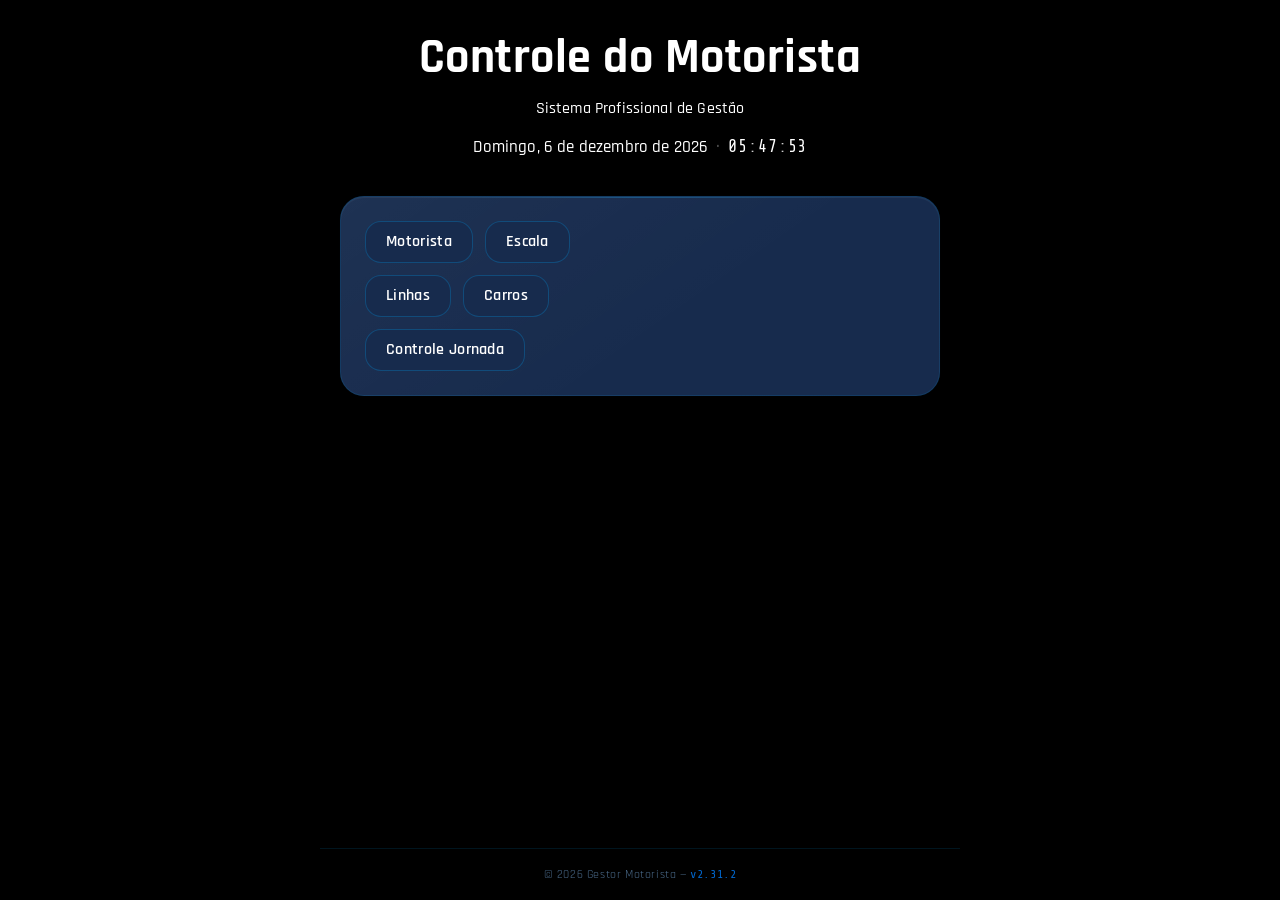
==== commit 92af2bb1: "feat: v2.31.2 - atualizacao incremental no botao Inserir da jornada, renomeacao para Gestor Motorist" ====
--- a/index.html
+++ b/index.html
@@ -106,21 +106,32 @@
     -->
     <article class="card card--base" id="cardBase" aria-label="Módulo de gestão">
       <div class="card-buttons-grid">
-        <a href="escala.html" class="btn-card-action" id="btnEscala" data-nome="Escala">
-          Escala
-        </a>
-        <a href="jornada.html" class="btn-card-action" id="btnControleJornada" data-nome="Controle Jornada">
-          Controle Jornada
-        </a>
-        <a href="linhas.html" class="btn-card-action" id="btnLinhas" data-nome="Linhas">
-          Linhas
-        </a>
-        <a href="motorista.html" class="btn-card-action" id="btnMotoristas" data-nome="Motoristas">
-          Motoristas
-        </a>
-        <a href="carros.html" class="btn-card-action" id="btnCarros" data-nome="Carros">
-          Carros
-        </a>
+        <!-- Linha 1: Motorista, Escala -->
+        <div class="card-buttons-row">
+          <a href="motorista.html" class="btn-card-action" id="btnMotoristas" data-nome="Motorista">
+            Motorista
+          </a>
+          <a href="escala.html" class="btn-card-action" id="btnEscala" data-nome="Escala">
+            Escala
+          </a>
+        </div>
+
+        <!-- Linha 2: Linhas, Carros -->
+        <div class="card-buttons-row">
+          <a href="linhas.html" class="btn-card-action" id="btnLinhas" data-nome="Linhas">
+            Linhas
+          </a>
+          <a href="carros.html" class="btn-card-action" id="btnCarros" data-nome="Carros">
+            Carros
+          </a>
+        </div>
+
+        <!-- Linha 3: Controle Jornada -->
+        <div class="card-buttons-row">
+          <a href="jornada.html" class="btn-card-action" id="btnControleJornada" data-nome="Controle Jornada">
+            Controle Jornada
+          </a>
+        </div>
       </div>
     </article>
 
@@ -131,7 +142,7 @@
        ============================================================ -->
   <footer class="app-footer" role="contentinfo">
     <p class="app-footer__text">
-      &copy; <span id="footerYear"></span> Auto Viação Reginas —
+      &copy; <span id="footerYear"></span> Gestor Motorista —
       <span class="app-footer__version">v2.0.0</span>
     </p>
   </footer>
--- a/style.css
+++ b/style.css
@@ -563,6 +563,13 @@
 
 /* Grid de Botões dentro do Card */
 .card-buttons-grid {
+  display: flex;
+  flex-direction: column;
+  gap: var(--space-3);
+  width: 100%;
+}
+
+.card-buttons-row {
   display: flex;
   flex-direction: row;
   flex-wrap: wrap;
@@ -910,6 +917,19 @@
   display: flex;
   flex-direction: column;
   gap: 6px;
+  cursor: pointer;
+  transition: border-color 0.2s ease, box-shadow 0.2s ease, background-color 0.2s ease;
+}
+
+.item-jornada-card:hover {
+  border-color: rgba(230, 81, 0, 0.45);
+  background-color: rgba(255, 255, 255, 0.05);
+}
+
+.item-jornada-card--editando {
+  border-color: #e65100 !important;
+  box-shadow: 0 0 12px rgba(230, 81, 0, 0.35);
+  background-color: rgba(230, 81, 0, 0.07) !important;
 }
 
 /* Linhas dentro do item de jornada */
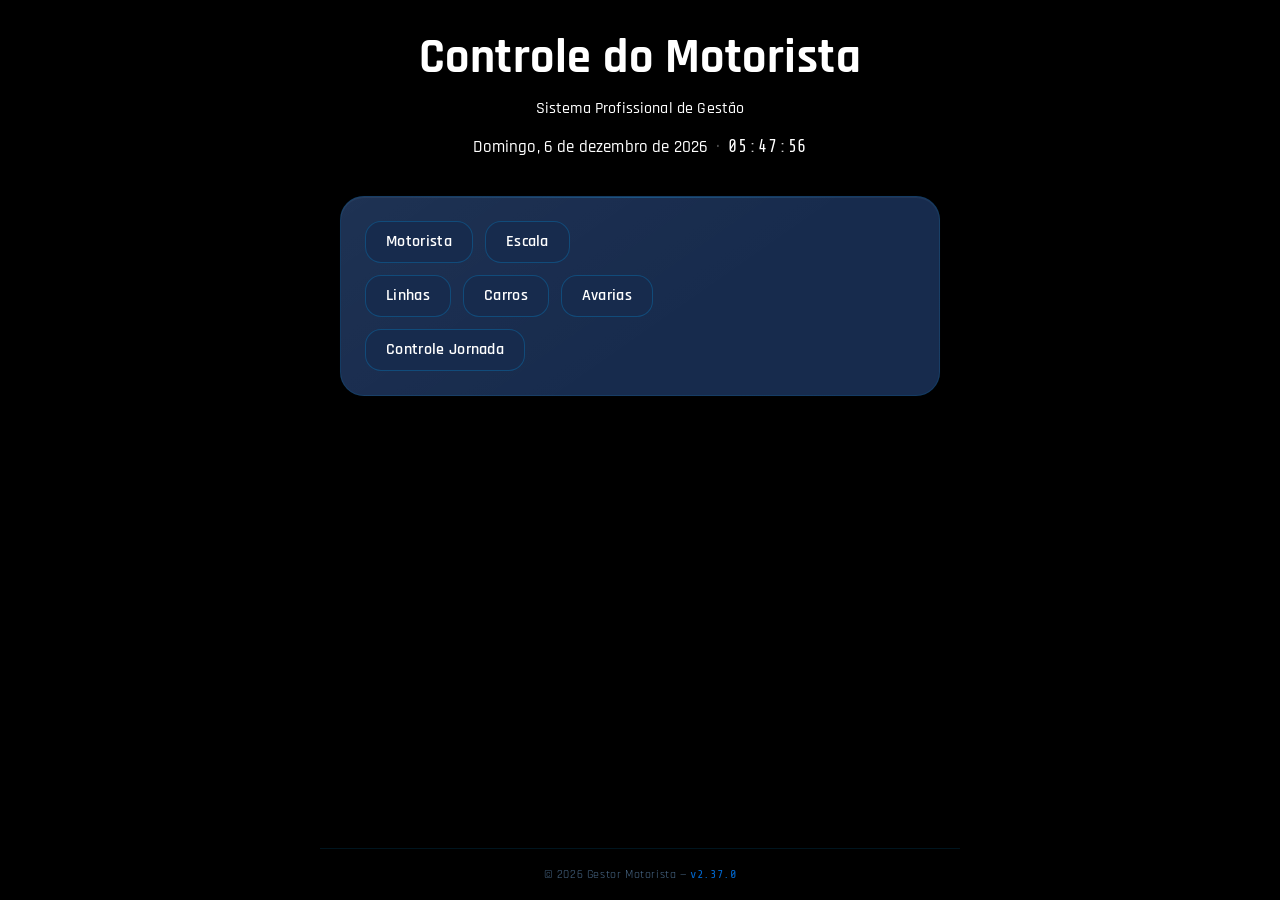
==== commit 6214578f: "feat: v2.37.0 - modulo de avarias interativo com 144 codigos, campo pagantes e integracao com jornad" ====
--- a/index.html
+++ b/index.html
@@ -116,13 +116,16 @@
           </a>
         </div>
 
-        <!-- Linha 2: Linhas, Carros -->
+        <!-- Linha 2: Linhas, Carros, Avarias -->
         <div class="card-buttons-row">
           <a href="linhas.html" class="btn-card-action" id="btnLinhas" data-nome="Linhas">
             Linhas
           </a>
           <a href="carros.html" class="btn-card-action" id="btnCarros" data-nome="Carros">
             Carros
+          </a>
+          <a href="avarias.html" class="btn-card-action" id="btnAvarias" data-nome="Avarias">
+            Avarias
           </a>
         </div>
 
--- a/style.css
+++ b/style.css
@@ -338,11 +338,13 @@
   animation: blink-separator 1s step-end infinite;
 }
 
-/* Container de Ações do Topo: INSERIR, ESCALA e VOLTAR */
+/* Container de Ações do Topo: Linha 1 (Badge do Módulo) e Linha 2 (VOLTAR e INSERIR) */
 .selected-badge-container {
   display: flex;
+  flex-direction: column;
   justify-content: center;
   align-items: center;
+  gap: 12px;
   margin-top: var(--space-3);
   width: 100%;
   animation: fade-slide-in 0.3s ease forwards;
@@ -352,7 +354,7 @@
   display: flex;
   align-items: center;
   justify-content: center;
-  gap: 28px;
+  gap: 20px;
   flex-wrap: wrap;
 }
 
@@ -1461,7 +1463,7 @@
 
 .form-jornada-row--validador {
   display: grid;
-  grid-template-columns: repeat(4, 1fr);
+  grid-template-columns: repeat(5, minmax(0, 1fr));
   gap: 6px;
   width: 100%;
 }
@@ -1519,7 +1521,7 @@
 
 .item-jornada-row--validador {
   display: grid;
-  grid-template-columns: repeat(4, 1fr);
+  grid-template-columns: repeat(5, minmax(0, 1fr));
   gap: 6px;
   width: 100%;
 }
@@ -1976,6 +1978,667 @@
 
 .dado-escala.col-carro-numero-dado {
   text-transform: uppercase;
+}
+
+/* ============================================================
+   10e. MÓDULO AVARIAS — Formulário e Itens
+   ============================================================ */
+
+/* Linha do formulário de cadastro de avarias (Data + Nº Carro + Descrição) */
+.form-avarias-row {
+  display: grid;
+  grid-template-columns: 110px 90px 1fr;
+  gap: 8px;
+  align-items: center;
+  width: 100%;
+}
+
+/* Card de cada avaria cadastrada */
+.item-avaria-card {
+  display: grid;
+  grid-template-columns: 110px 90px 1fr 28px;
+  gap: 8px;
+  align-items: center;
+  background-color: rgba(255, 255, 255, 0.03);
+  border: 1px solid rgba(255, 255, 255, 0.08);
+  padding: 10px 12px;
+  border-radius: 8px;
+  color: #ffffff;
+  box-sizing: border-box;
+}
+
+.dado-escala.col-avaria-data-dado {
+  color: #00aaff;
+  font-weight: 700;
+  font-family: var(--font-family-mono);
+}
+
+.dado-escala.col-avaria-carro-dado {
+  color: #ffa500;
+  font-weight: 700;
+  font-family: var(--font-family-mono);
+  text-transform: uppercase;
+}
+
+.dado-escala.col-avaria-descricao-dado {
+  color: #ffffff;
+  font-weight: 500;
+  overflow: hidden;
+  text-overflow: ellipsis;
+  white-space: nowrap;
+}
+
+.col-avaria-carro {
+  text-transform: uppercase;
+}
+
+/* ============================================================
+   10f. SISTEMA INTERATIVO DE ANOTAÇÃO DE AVARIAS POR CLIQUE
+   ============================================================ */
+
+/* Painel de Resumo de Avarias Selecionadas */
+/* Barra de Seleção Rápida de Carros da Jornada (com suporte a Trocas) */
+.avarias-trocas-carro-container {
+  display: flex;
+  flex-wrap: wrap;
+  align-items: center;
+  gap: 8px;
+  background: rgba(0, 170, 255, 0.08);
+  border: 1px dashed rgba(0, 170, 255, 0.35);
+  border-radius: 8px;
+  padding: 6px 12px;
+  margin-bottom: 8px;
+  font-size: 0.78rem;
+  width: 100%;
+  box-sizing: border-box;
+}
+
+.troca-carro-aviso-rotulo {
+  color: #00aaff;
+  font-weight: 700;
+  display: inline-flex;
+  align-items: center;
+  gap: 4px;
+}
+
+.troca-carro-botoes-grupo {
+  display: flex;
+  flex-wrap: wrap;
+  gap: 6px;
+  align-items: center;
+}
+
+.btn-troca-carro-chip {
+  background: rgba(255, 255, 255, 0.06);
+  border: 1px solid rgba(255, 255, 255, 0.18);
+  color: #e2e8f0;
+  padding: 4px 10px;
+  border-radius: 6px;
+  font-size: 0.75rem;
+  cursor: pointer;
+  transition: all 0.15s ease;
+  user-select: none;
+}
+
+.btn-troca-carro-chip:hover {
+  background: rgba(0, 170, 255, 0.2);
+  border-color: #00aaff;
+  color: #ffffff;
+  transform: translateY(-1px);
+}
+
+.btn-troca-carro-chip.is-active {
+  background: #00aaff !important;
+  border-color: #00aaff !important;
+  color: #000000 !important;
+  font-weight: 700;
+  box-shadow: 0 0 10px rgba(0, 170, 255, 0.5);
+}
+
+.avarias-selecionadas-painel {
+  display: flex;
+  flex-wrap: wrap;
+  align-items: center;
+  gap: 8px;
+  background-color: rgba(255, 255, 255, 0.04);
+  border: 1px solid rgba(255, 255, 255, 0.1);
+  padding: 8px 12px;
+  border-radius: 8px;
+  font-size: 0.85rem;
+}
+
+.avarias-selecionadas-rotulo {
+  display: flex;
+  align-items: center;
+  gap: 6px;
+  color: #a0a0a0;
+  font-weight: 500;
+}
+
+.avarias-selecionadas-rotulo strong {
+  background-color: #00aaff;
+  color: #000000;
+  padding: 2px 8px;
+  border-radius: 12px;
+  font-size: 0.8rem;
+  font-weight: 700;
+}
+
+.avarias-tags-container {
+  display: flex;
+  flex-wrap: wrap;
+  align-items: center;
+  gap: 6px;
+  flex: 1;
+  min-height: 24px;
+}
+
+.avarias-tag-empty {
+  color: #777777;
+  font-style: italic;
+  font-size: 0.8rem;
+}
+
+.avaria-tag-chip {
+  display: inline-flex;
+  align-items: center;
+  gap: 6px;
+  background-color: rgba(255, 109, 0, 0.2);
+  border: 1px solid #ff6d00;
+  color: #ffffff;
+  padding: 3px 8px;
+  border-radius: 6px;
+  font-size: 0.78rem;
+  font-family: var(--font-family-mono);
+  font-weight: 600;
+  animation: fadeInTag 0.2s ease-out;
+}
+
+.avaria-tag-chip__remove {
+  background: none;
+  border: none;
+  color: #ffab40;
+  cursor: pointer;
+  padding: 0;
+  font-size: 0.9rem;
+  line-height: 1;
+  font-weight: bold;
+}
+
+.avaria-tag-chip__remove:hover {
+  color: #ffffff;
+}
+
+.btn-limpar-avarias {
+  background-color: rgba(255, 68, 68, 0.15);
+  border: 1px solid rgba(255, 68, 68, 0.4);
+  color: #ff5252;
+  padding: 4px 10px;
+  border-radius: 6px;
+  font-size: 0.75rem;
+  font-weight: 600;
+  cursor: pointer;
+  transition: all 0.2s;
+  text-transform: uppercase;
+}
+
+.btn-limpar-avarias:hover {
+  background-color: rgba(255, 68, 68, 0.3);
+  color: #ffffff;
+}
+
+/* Card do Diagrama do Ônibus */
+.card--diagrama-avarias {
+  display: flex;
+  flex-direction: column;
+  gap: 12px;
+  padding: 14px;
+  background: linear-gradient(180deg, rgba(20, 24, 33, 0.95) 0%, rgba(12, 16, 24, 0.98) 100%);
+  border: 1px solid rgba(255, 255, 255, 0.1);
+  border-radius: 12px;
+  box-shadow: 0 8px 24px rgba(0, 0, 0, 0.4);
+}
+
+/* Top Controles: Seleção de Modelo e Atalhos */
+.avarias-top-controles {
+  display: flex;
+  flex-wrap: wrap;
+  align-items: center;
+  justify-content: space-between;
+  gap: 10px;
+  padding-bottom: 10px;
+  border-bottom: 1px solid rgba(255, 255, 255, 0.08);
+}
+
+.avarias-modelo-seletor {
+  display: flex;
+  align-items: center;
+  gap: 8px;
+  flex-wrap: wrap;
+}
+
+.controle-rotulo {
+  color: #8e99a8;
+  font-size: 0.82rem;
+  font-weight: 600;
+  text-transform: uppercase;
+}
+
+.btn-modelo-onibus {
+  background-color: rgba(255, 255, 255, 0.05);
+  border: 1px solid rgba(255, 255, 255, 0.15);
+  color: #c0c6d0;
+  padding: 6px 12px;
+  border-radius: 6px;
+  font-size: 0.8rem;
+  font-weight: 600;
+  cursor: pointer;
+  transition: all 0.2s ease;
+}
+
+.btn-modelo-onibus:hover {
+  background-color: rgba(0, 170, 255, 0.15);
+  border-color: rgba(0, 170, 255, 0.4);
+  color: #ffffff;
+}
+
+.btn-modelo-onibus.is-active {
+  background-color: #00aaff;
+  border-color: #00aaff;
+  color: #000000;
+  font-weight: 700;
+  box-shadow: 0 0 12px rgba(0, 170, 255, 0.4);
+}
+
+.avarias-atalhos-rapidos {
+  display: flex;
+  gap: 8px;
+  flex-wrap: wrap;
+}
+
+.btn-atalho-avaria {
+  padding: 6px 12px;
+  border-radius: 6px;
+  font-size: 0.78rem;
+  font-weight: 700;
+  cursor: pointer;
+  transition: all 0.2s ease;
+  border: 1px solid transparent;
+}
+
+.btn-atalho--sem-avaria {
+  background-color: rgba(0, 230, 118, 0.15);
+  border-color: #00e676;
+  color: #00e676;
+}
+
+.btn-atalho--sem-avaria:hover,
+.btn-atalho--sem-avaria.is-active {
+  background-color: #00e676;
+  color: #000000;
+  box-shadow: 0 0 14px rgba(0, 230, 118, 0.5);
+}
+
+.btn-atalho--nao-passou {
+  background-color: rgba(255, 179, 0, 0.15);
+  border-color: #ffb300;
+  color: #ffb300;
+}
+
+.btn-atalho--nao-passou:hover,
+.btn-atalho--nao-passou.is-active {
+  background-color: #ffb300;
+  color: #000000;
+  box-shadow: 0 0 14px rgba(255, 179, 0, 0.5);
+}
+
+/* Abas de Vistas do Ônibus (Organizadas em 3 Linhas) */
+.avarias-vistas-grid {
+  display: flex;
+  flex-direction: column;
+  gap: 6px;
+  width: 100%;
+}
+
+.avarias-vistas-row {
+  display: grid;
+  grid-template-columns: 1fr 1fr;
+  gap: 6px;
+  width: 100%;
+}
+
+.avarias-vistas-row--full {
+  grid-template-columns: 1fr;
+}
+
+.avaria-tab-btn {
+  background-color: rgba(255, 255, 255, 0.04);
+  border: 1px solid rgba(255, 255, 255, 0.1);
+  color: #a0aec0;
+  padding: 8px 12px;
+  border-radius: 8px;
+  font-size: 0.8rem;
+  font-weight: 600;
+  cursor: pointer;
+  white-space: normal;
+  text-align: center;
+  transition: all 0.2s ease;
+  min-height: 40px;
+  display: flex;
+  align-items: center;
+  justify-content: center;
+}
+
+.avaria-tab-btn:hover {
+  background-color: rgba(255, 255, 255, 0.08);
+  color: #ffffff;
+}
+
+.avaria-tab-btn.is-active {
+  background-color: rgba(0, 170, 255, 0.15);
+  border-color: #00aaff;
+  color: #00aaff;
+  font-weight: 700;
+  box-shadow: 0 0 12px rgba(0, 170, 255, 0.25);
+}
+
+.avaria-tab-btn--full {
+  width: 100%;
+  padding: 10px 14px;
+}
+
+/* Barra de Instrução */
+.avarias-instrucao-barra {
+  display: flex;
+  flex-wrap: wrap;
+  justify-content: space-between;
+  align-items: center;
+  gap: 8px;
+  font-size: 0.78rem;
+  color: #8c9ba5;
+  background-color: rgba(0, 0, 0, 0.2);
+  padding: 6px 10px;
+  border-radius: 6px;
+}
+
+.legenda-cores {
+  display: flex;
+  align-items: center;
+  gap: 12px;
+}
+
+.legenda-item {
+  display: inline-flex;
+  align-items: center;
+  gap: 5px;
+}
+
+.dot-legenda {
+  width: 8px;
+  height: 8px;
+  border-radius: 50%;
+  display: inline-block;
+}
+
+.dot--amassado {
+  background-color: #ff3d00;
+}
+
+.dot--raspado {
+  background-color: #ffb300;
+}
+
+/* Área do Diagrama */
+.avarias-vistas-content {
+  width: 100%;
+  min-height: 280px;
+  position: relative;
+}
+
+/* Esquema Gráfico do Ônibus - 100% visível sem rolagem horizontal */
+.onibus-esquema-card {
+  display: flex;
+  flex-direction: column;
+  gap: 10px;
+  background-color: #0b0e14;
+  border: 1px solid rgba(255, 255, 255, 0.1);
+  border-radius: 10px;
+  padding: 12px;
+  width: 100%;
+  box-sizing: border-box;
+  overflow: hidden;
+}
+
+.onibus-esquema-titulo {
+  font-size: 0.85rem;
+  font-weight: 700;
+  color: #ffffff;
+  display: flex;
+  justify-content: space-between;
+  align-items: center;
+  border-bottom: 1px solid rgba(255, 255, 255, 0.08);
+  padding-bottom: 6px;
+}
+
+.onibus-svg-container {
+  width: 100%;
+  max-width: 100%;
+  margin: 4px 0;
+  position: relative;
+  overflow: hidden;
+}
+
+.onibus-svg-container svg {
+  width: 100%;
+  height: auto;
+  display: block;
+}
+
+/* Grid de Botões de Avarias por Seção (Exibição Completa sem Abreviações) */
+.grid-avarias-secoes {
+  display: grid;
+  gap: 8px;
+  margin-top: 8px;
+}
+
+.grid-avarias-secoes--lateral {
+  grid-template-columns: repeat(auto-fill, minmax(260px, 1fr));
+}
+
+.grid-avarias-secoes--frontal {
+  grid-template-columns: repeat(auto-fill, minmax(260px, 1fr));
+}
+
+.secao-avaria-box {
+  background: rgba(255, 255, 255, 0.03);
+  border: 1px solid rgba(255, 255, 255, 0.08);
+  border-radius: 8px;
+  padding: 8px 10px;
+  display: flex;
+  flex-direction: column;
+  gap: 6px;
+}
+
+.secao-avaria-box__header {
+  font-size: 0.75rem;
+  color: #00aaff;
+  font-weight: 700;
+  text-transform: uppercase;
+  display: flex;
+  justify-content: space-between;
+  align-items: center;
+  border-bottom: 1px solid rgba(255, 255, 255, 0.05);
+  padding-bottom: 4px;
+}
+
+.secao-avaria-box__botoes {
+  display: flex;
+  flex-direction: column;
+  gap: 5px;
+}
+
+/* Botão Chip de Avaria com Nome Completo Oficial */
+.btn-avaria-chip {
+  background-color: rgba(255, 255, 255, 0.05);
+  border: 1px solid rgba(255, 255, 255, 0.12);
+  color: #e2e8f0;
+  padding: 6px 10px;
+  border-radius: 6px;
+  font-size: 0.78rem;
+  font-family: var(--font-family-mono);
+  font-weight: 600;
+  cursor: pointer;
+  transition: all 0.15s ease;
+  display: flex;
+  align-items: center;
+  gap: 8px;
+  user-select: none;
+  width: 100%;
+  box-sizing: border-box;
+  text-align: left;
+}
+
+.btn-avaria-chip:hover {
+  background-color: rgba(255, 255, 255, 0.12);
+  border-color: rgba(255, 255, 255, 0.3);
+  color: #ffffff;
+  transform: translateY(-1px);
+}
+
+.btn-avaria-chip.is-active {
+  background-color: #ff6d00 !important;
+  border-color: #ff6d00 !important;
+  color: #ffffff !important;
+  font-weight: 700;
+  box-shadow: 0 0 12px rgba(255, 109, 0, 0.6);
+}
+
+.btn-avaria-chip .chip-num {
+  background: rgba(0, 0, 0, 0.4);
+  padding: 2px 6px;
+  border-radius: 4px;
+  font-size: 0.75rem;
+  font-weight: 700;
+  color: #00aaff;
+  flex-shrink: 0;
+}
+
+.btn-avaria-chip.is-active .chip-num {
+  background: rgba(0, 0, 0, 0.3);
+  color: #ffffff;
+}
+
+.btn-avaria-chip .chip-label {
+  font-size: 0.76rem;
+  font-family: var(--font-family-sans);
+  flex: 1;
+  word-break: break-word;
+  white-space: normal;
+  line-height: 1.25;
+}
+
+/* Painel de Lista Completa de Códigos (1 a 144) */
+.lista-completa-container {
+  display: flex;
+  flex-direction: column;
+  gap: 10px;
+}
+
+.lista-completa-busca {
+  width: 100%;
+  padding: 8px 12px;
+  border-radius: 8px;
+  background-color: rgba(0, 0, 0, 0.3);
+  border: 1px solid rgba(255, 255, 255, 0.15);
+  color: #ffffff;
+  font-size: 0.85rem;
+  outline: none;
+}
+
+.lista-completa-busca:focus {
+  border-color: #00aaff;
+  box-shadow: 0 0 8px rgba(0, 170, 255, 0.3);
+}
+
+.lista-completa-grid {
+  display: grid;
+  grid-template-columns: repeat(auto-fill, minmax(280px, 1fr));
+  gap: 6px;
+  max-height: 440px;
+  overflow-y: auto;
+  padding-right: 4px;
+}
+
+.item-codigo-card {
+  display: flex;
+  align-items: center;
+  justify-content: space-between;
+  gap: 8px;
+  background: rgba(255, 255, 255, 0.03);
+  border: 1px solid rgba(255, 255, 255, 0.07);
+  padding: 8px 10px;
+  border-radius: 6px;
+  cursor: pointer;
+  transition: all 0.15s ease;
+}
+
+.item-codigo-card:hover {
+  background: rgba(255, 255, 255, 0.06);
+  border-color: rgba(255, 255, 255, 0.2);
+}
+
+.item-codigo-card.is-active {
+  background: rgba(255, 109, 0, 0.15);
+  border-color: #ff6d00;
+}
+
+.item-codigo-card__cod {
+  background-color: #00aaff;
+  color: #000000;
+  font-family: var(--font-family-mono);
+  font-weight: 700;
+  font-size: 0.75rem;
+  padding: 2px 6px;
+  border-radius: 4px;
+  min-width: 32px;
+  text-align: center;
+}
+
+.item-codigo-card.is-active .item-codigo-card__cod {
+  background-color: #ff6d00;
+  color: #ffffff;
+}
+
+.item-codigo-card__nome {
+  flex: 1;
+  font-size: 0.78rem;
+  color: #d1d5db;
+}
+
+.card-base-header {
+  border-bottom: 1px solid rgba(255, 255, 255, 0.08);
+  padding-bottom: 8px;
+  margin-bottom: 10px;
+}
+
+.card-base-titulo {
+  font-size: 0.95rem;
+  font-weight: 700;
+  color: #00aaff;
+  margin: 0;
+  text-transform: uppercase;
+  letter-spacing: 0.5px;
+}
+
+@keyframes fadeInTag {
+  from {
+    opacity: 0;
+    transform: scale(0.9);
+  }
+  to {
+    opacity: 1;
+    transform: scale(1);
+  }
 }
 
 /* Wrapper do Formulário: empilha as duas linhas */
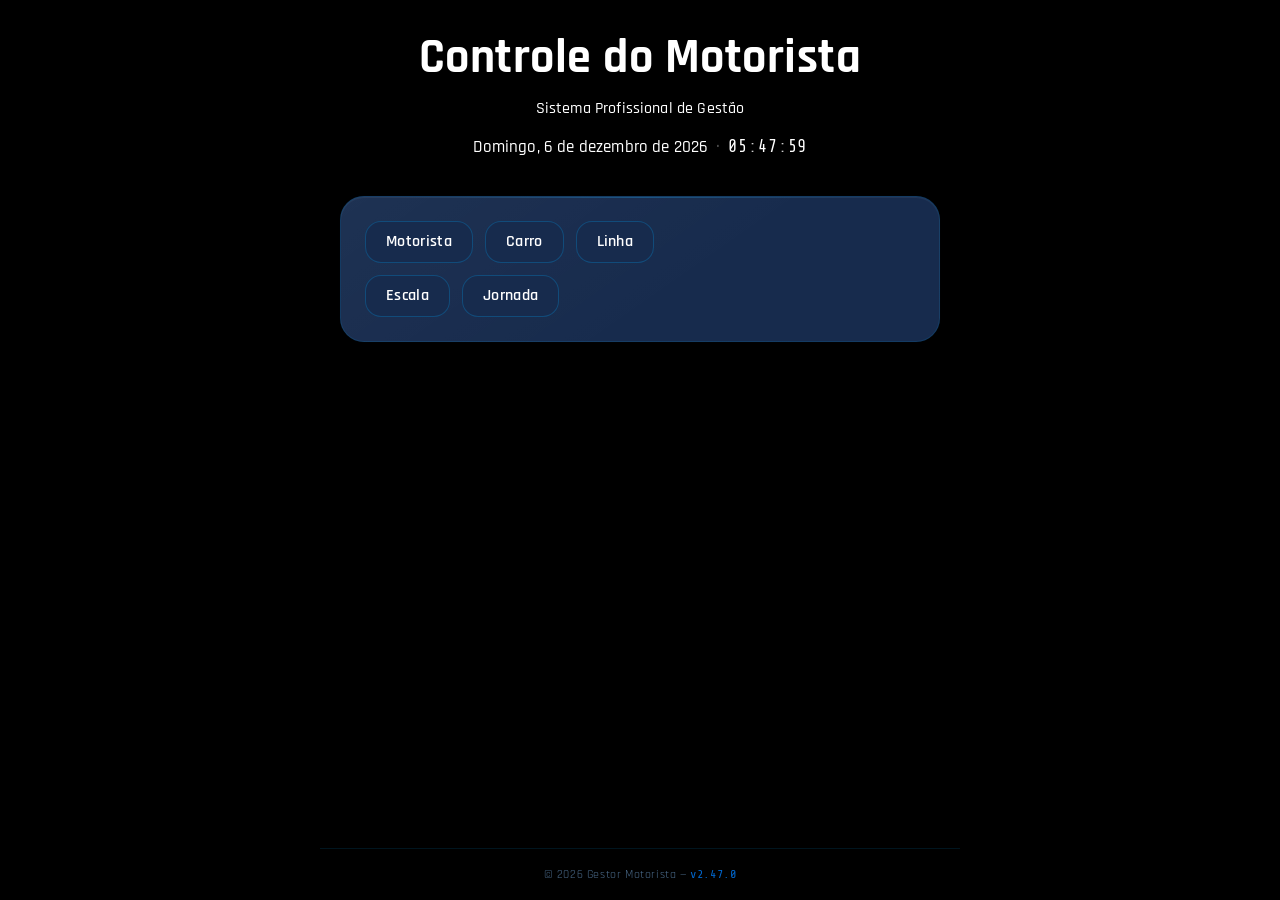
==== commit fe04aa17: "feat: v2.47.0 - formato whatsapp total/parcial, correcao visual avarias e pontos de jornada compacto" ====
--- a/index.html
+++ b/index.html
@@ -106,33 +106,26 @@
     -->
     <article class="card card--base" id="cardBase" aria-label="Módulo de gestão">
       <div class="card-buttons-grid">
-        <!-- Linha 1: Motorista, Escala -->
+        <!-- Linha 1: Motorista, Carro, Linha -->
         <div class="card-buttons-row">
           <a href="motorista.html" class="btn-card-action" id="btnMotoristas" data-nome="Motorista">
             Motorista
           </a>
+          <a href="carros.html" class="btn-card-action" id="btnCarros" data-nome="Carro">
+            Carro
+          </a>
+          <a href="linhas.html" class="btn-card-action" id="btnLinhas" data-nome="Linha">
+            Linha
+          </a>
+        </div>
+
+        <!-- Linha 2: Escala, Jornada -->
+        <div class="card-buttons-row">
           <a href="escala.html" class="btn-card-action" id="btnEscala" data-nome="Escala">
             Escala
           </a>
-        </div>
-
-        <!-- Linha 2: Linhas, Carros, Avarias -->
-        <div class="card-buttons-row">
-          <a href="linhas.html" class="btn-card-action" id="btnLinhas" data-nome="Linhas">
-            Linhas
-          </a>
-          <a href="carros.html" class="btn-card-action" id="btnCarros" data-nome="Carros">
-            Carros
-          </a>
-          <a href="avarias.html" class="btn-card-action" id="btnAvarias" data-nome="Avarias">
-            Avarias
-          </a>
-        </div>
-
-        <!-- Linha 3: Controle Jornada -->
-        <div class="card-buttons-row">
-          <a href="jornada.html" class="btn-card-action" id="btnControleJornada" data-nome="Controle Jornada">
-            Controle Jornada
+          <a href="jornada.html" class="btn-card-action" id="btnControleJornada" data-nome="Jornada">
+            Jornada
           </a>
         </div>
       </div>
--- a/style.css
+++ b/style.css
@@ -449,6 +449,54 @@
   color: #ff5252;
 }
 
+/* Botões WhatsApp no Topo da Jornada */
+.topo-acoes-linha--whatsapp {
+  margin-top: 2px;
+  gap: 12px;
+}
+
+.btn-whatsapp-topo {
+  display: inline-flex;
+  align-items: center;
+  justify-content: center;
+  gap: 6px;
+  background-color: #25d366;
+  color: #ffffff;
+  border: 1px solid #1ebd5a;
+  border-radius: var(--radius-pill);
+  font-size: 0.88rem;
+  font-weight: 700;
+  font-family: var(--font-family-ui);
+  letter-spacing: 0.04em;
+  text-transform: uppercase;
+  padding: 0 18px;
+  height: 36px;
+  min-height: 36px;
+  cursor: pointer;
+  white-space: nowrap;
+  box-sizing: border-box;
+  transition: all var(--transition-fast);
+  -webkit-tap-highlight-color: transparent;
+  box-shadow: 0 0 12px rgba(37, 211, 102, 0.35);
+}
+
+.btn-whatsapp-topo:hover {
+  background-color: #128c7e;
+  border-color: #0e7064;
+  box-shadow: 0 0 16px rgba(37, 211, 102, 0.5);
+}
+
+.btn-whatsapp-topo:active {
+  transform: scale(0.96);
+  opacity: 0.9;
+}
+
+.btn-whatsapp-topo .whatsapp-icon {
+  display: inline-block;
+  vertical-align: middle;
+  flex-shrink: 0;
+}
+
 /* Badge de status abaixo do relógio */
 .clock-badge {
   display: flex;
@@ -617,6 +665,13 @@
   background-color: var(--color-accent-secondary);
   border-color: var(--color-accent-primary);
   box-shadow: 0 0 16px rgba(0, 170, 255, 0.4);
+}
+
+@media (max-width: 380px) {
+  .btn-card-action {
+    padding: 8px 12px;
+    font-size: 0.90rem;
+  }
 }
 
 /* ============================================================
@@ -899,13 +954,55 @@
   margin: 6px 0;
 }
 
-/* Linha 7 do formulário de jornada (Avarias — largura total) */
+/* Linha 7 do formulário de jornada (Botão Avarias + Campo Avarias) */
 .form-jornada-row--bottom {
-  display: grid;
-  grid-template-columns: 1fr;
-  gap: 8px;
-  align-items: center;
-  width: 100%;
+  display: flex;
+  align-items: center;
+  gap: 8px;
+  width: 100%;
+}
+
+/* Botão Avarias em jornada.html antes do campo Avarias */
+.btn-jornada-avarias {
+  min-height: 38px;
+  background: linear-gradient(180deg, #102a45 0%, #081627 100%);
+  color: #00d0ff;
+  border: 1px solid rgba(0, 170, 255, 0.4);
+  border-radius: var(--radius-md);
+  font-size: 0.86rem;
+  font-weight: 700;
+  font-family: var(--font-family-ui);
+  letter-spacing: 0.02em;
+  cursor: pointer;
+  display: inline-flex;
+  align-items: center;
+  justify-content: center;
+  text-align: center;
+  padding: 6px 14px;
+  text-decoration: none;
+  transition: all var(--transition-fast);
+  -webkit-tap-highlight-color: transparent;
+  box-shadow: 0 2px 6px rgba(0, 0, 0, 0.35);
+  white-space: nowrap;
+  flex: 0 0 auto;
+}
+
+.btn-jornada-avarias:hover {
+  background: linear-gradient(180deg, #173b61 0%, #0c213a 100%);
+  border-color: #00e676;
+  color: #ffffff;
+  box-shadow: 0 0 10px rgba(0, 230, 118, 0.35);
+}
+
+.btn-jornada-avarias:active {
+  transform: scale(0.97);
+  background: #00aaff;
+  color: #000000;
+}
+
+.form-jornada-row--bottom .col-jornada-avarias {
+  flex: 1;
+  min-width: 0;
 }
 
 /* Card de cada jornada cadastrada */
@@ -1067,6 +1164,37 @@
   grid-template-columns: 1fr 1fr;
   gap: 8px;
   align-items: stretch;
+  width: 100%;
+}
+
+.form-jornada-row--tripla {
+  display: grid;
+  grid-template-columns: repeat(3, minmax(0, 1fr));
+  gap: 6px;
+  align-items: stretch;
+  width: 100%;
+}
+
+.form-jornada-row--tripla .btn-jornada-hora {
+  font-size: 0.70rem;
+  padding: 4px 2px;
+  min-height: 32px;
+  line-height: 1.12;
+  white-space: normal;
+  text-align: center;
+}
+
+.form-jornada-row--tripla .col-jornada-hora-ponto {
+  height: 28px;
+  font-size: 0.74rem;
+  padding: 2px 1px;
+}
+
+.item-jornada-row--tripla {
+  display: grid;
+  grid-template-columns: repeat(3, minmax(0, 1fr));
+  gap: 6px;
+  align-items: center;
   width: 100%;
 }
 
@@ -1306,6 +1434,18 @@
 .col-jornada-hora-ponto[readonly]:focus {
   border-color: rgba(0, 170, 255, 0.2);
   box-shadow: none;
+  outline: none;
+}
+
+.col-jornada-hora-ponto:not([readonly]) {
+  cursor: text;
+  background-color: #0b172a;
+  border-color: rgba(0, 170, 255, 0.4);
+}
+
+.col-jornada-hora-ponto:not([readonly]):focus {
+  border-color: #00aaff;
+  box-shadow: 0 0 6px rgba(0, 170, 255, 0.4);
   outline: none;
 }
 
@@ -3018,6 +3158,20 @@
     font-size: 0.72rem;
     padding: 3px 1px;
   }
+
+  .form-jornada-row--tripla {
+    gap: 4px;
+  }
+  .form-jornada-row--tripla .btn-jornada-hora {
+    font-size: 0.65rem;
+    padding: 3px 1px;
+    min-height: 28px;
+    line-height: 1.08;
+  }
+  .form-jornada-row--tripla .col-jornada-hora-ponto {
+    height: 26px;
+    font-size: 0.68rem;
+  }
 }
 
 @media (min-width: 600px) {
